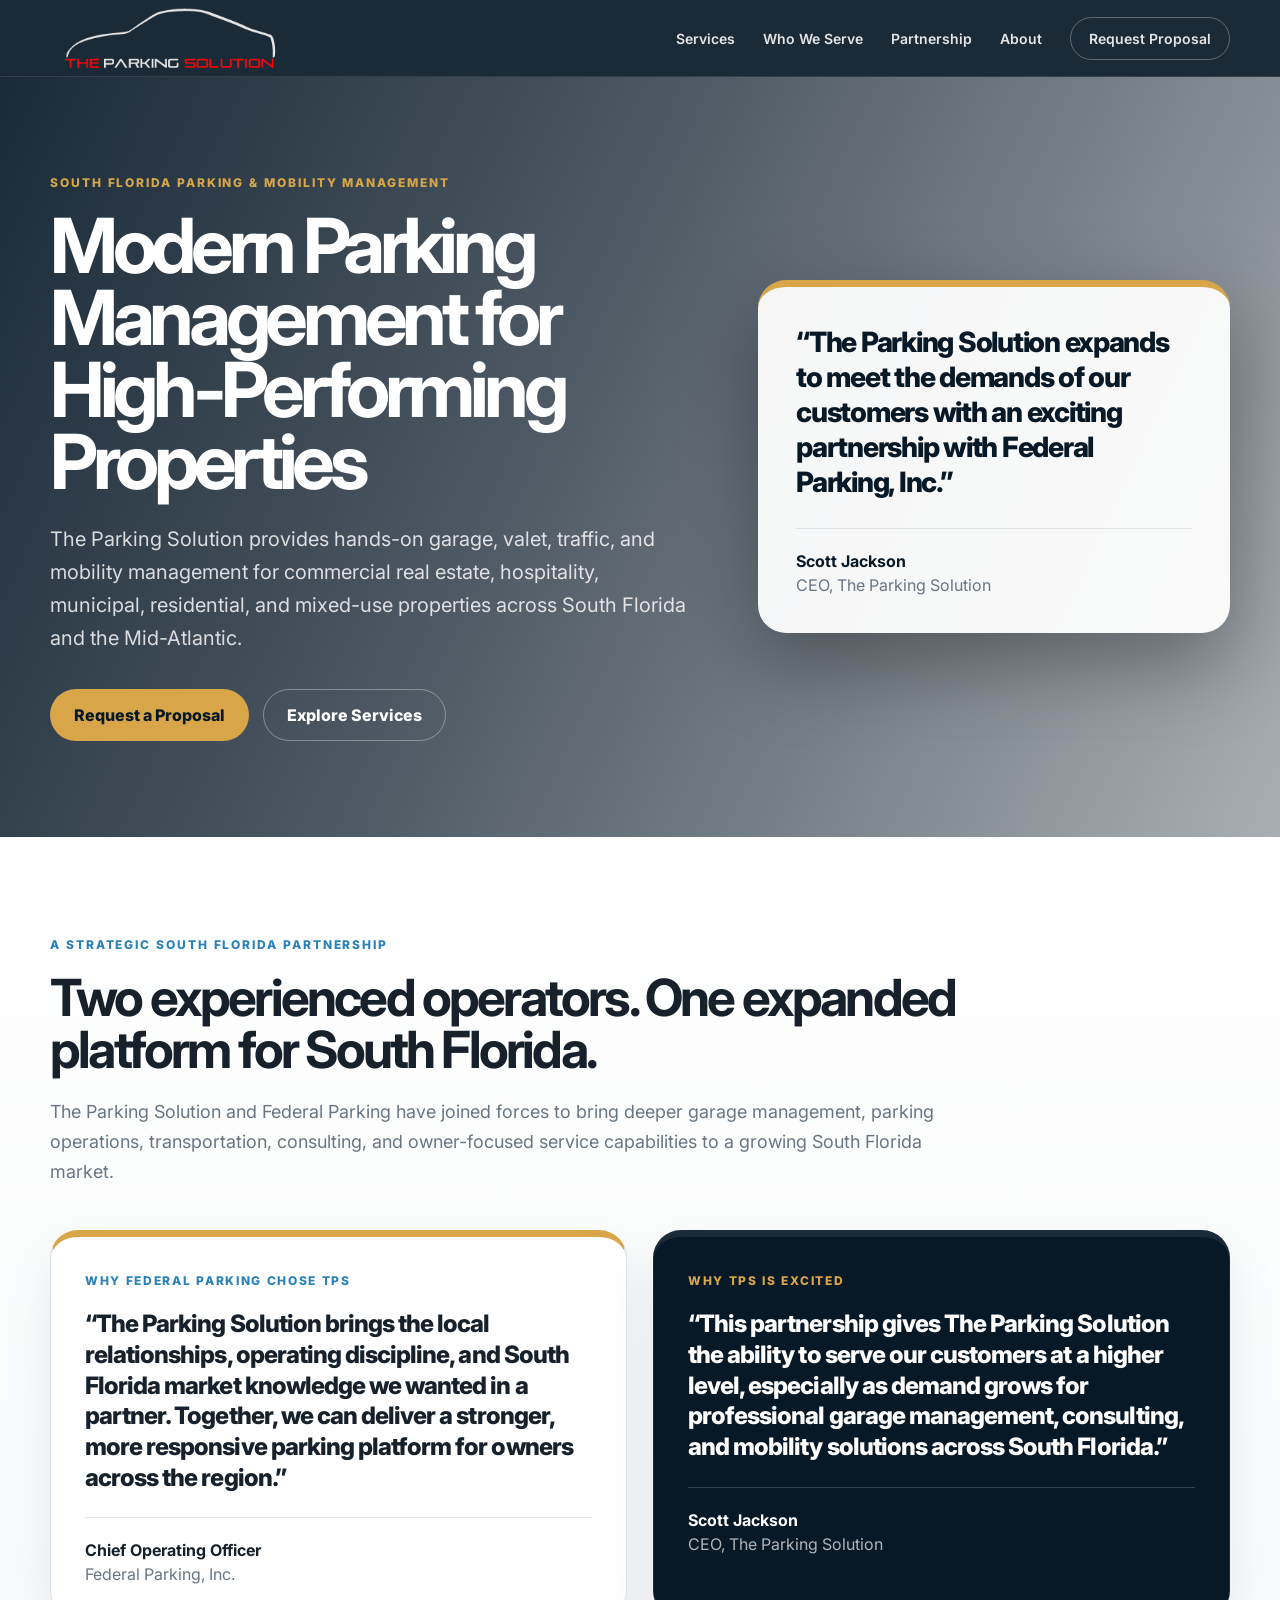
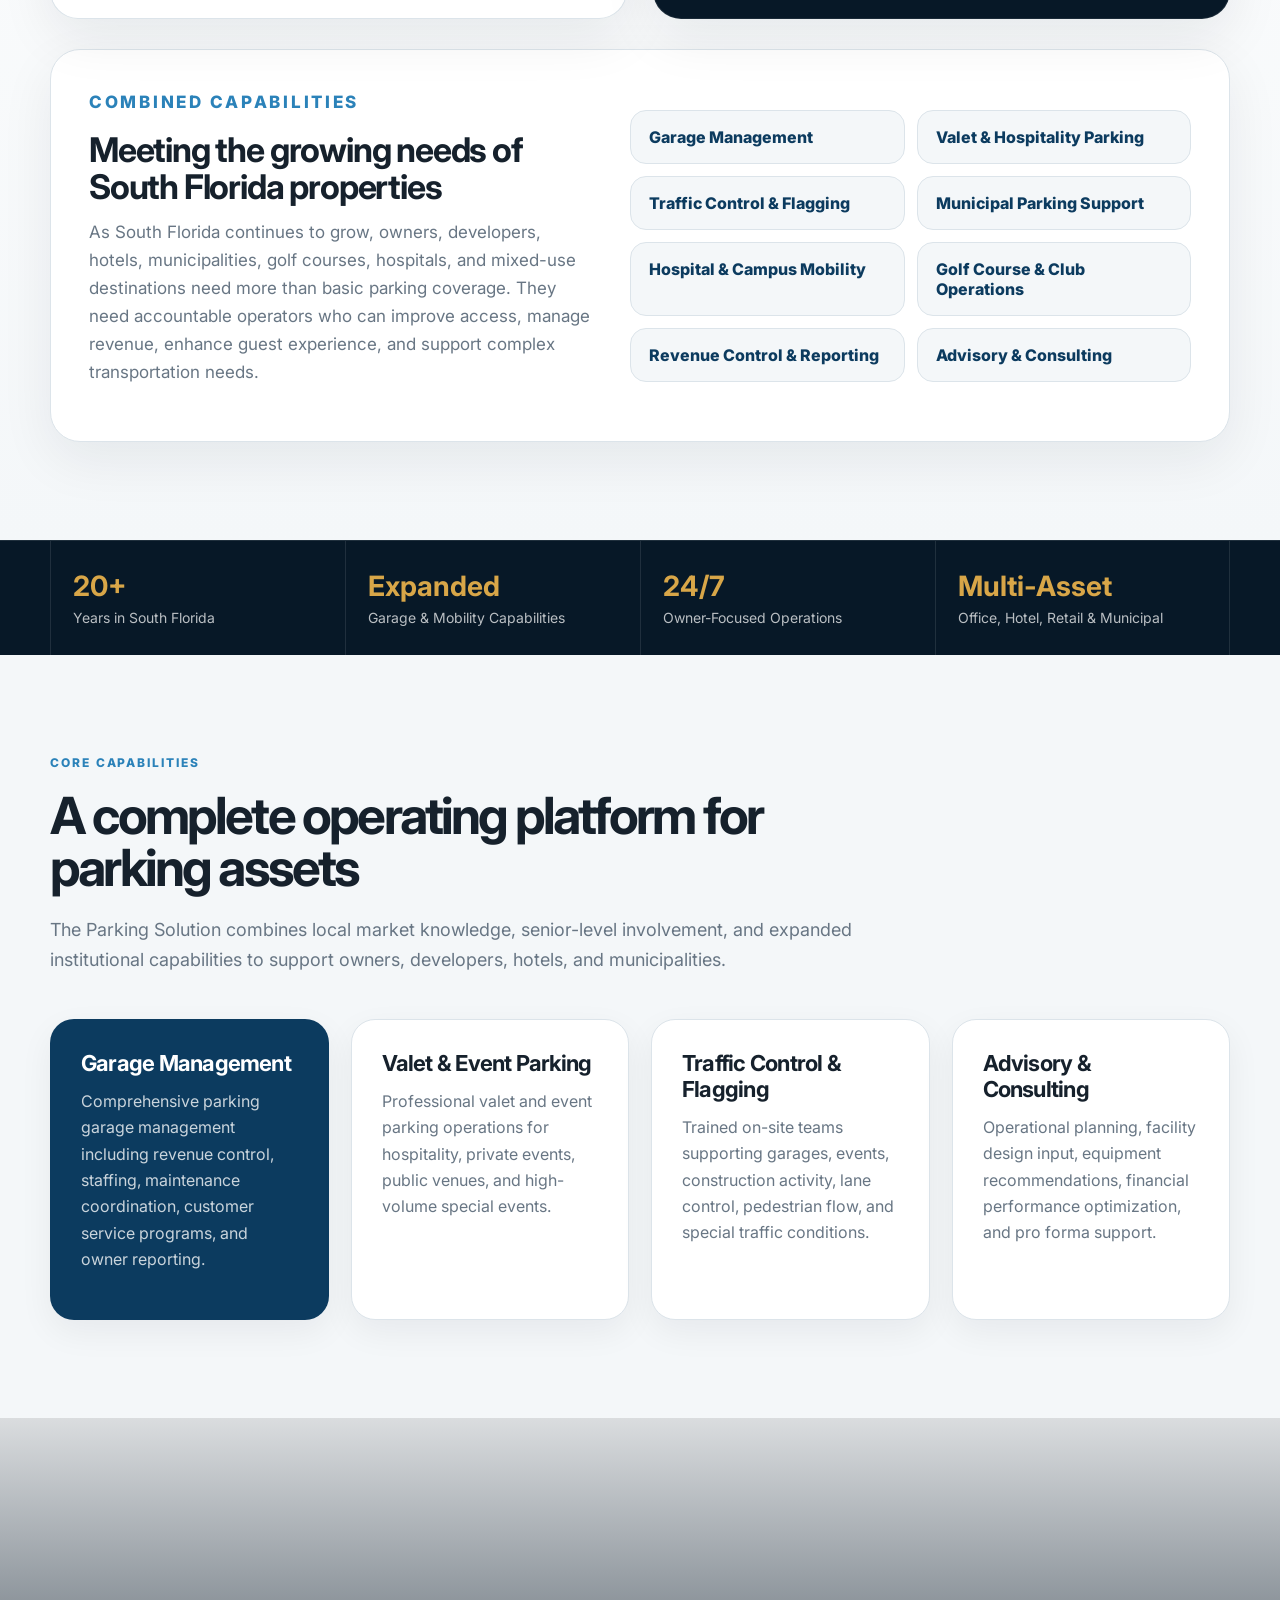
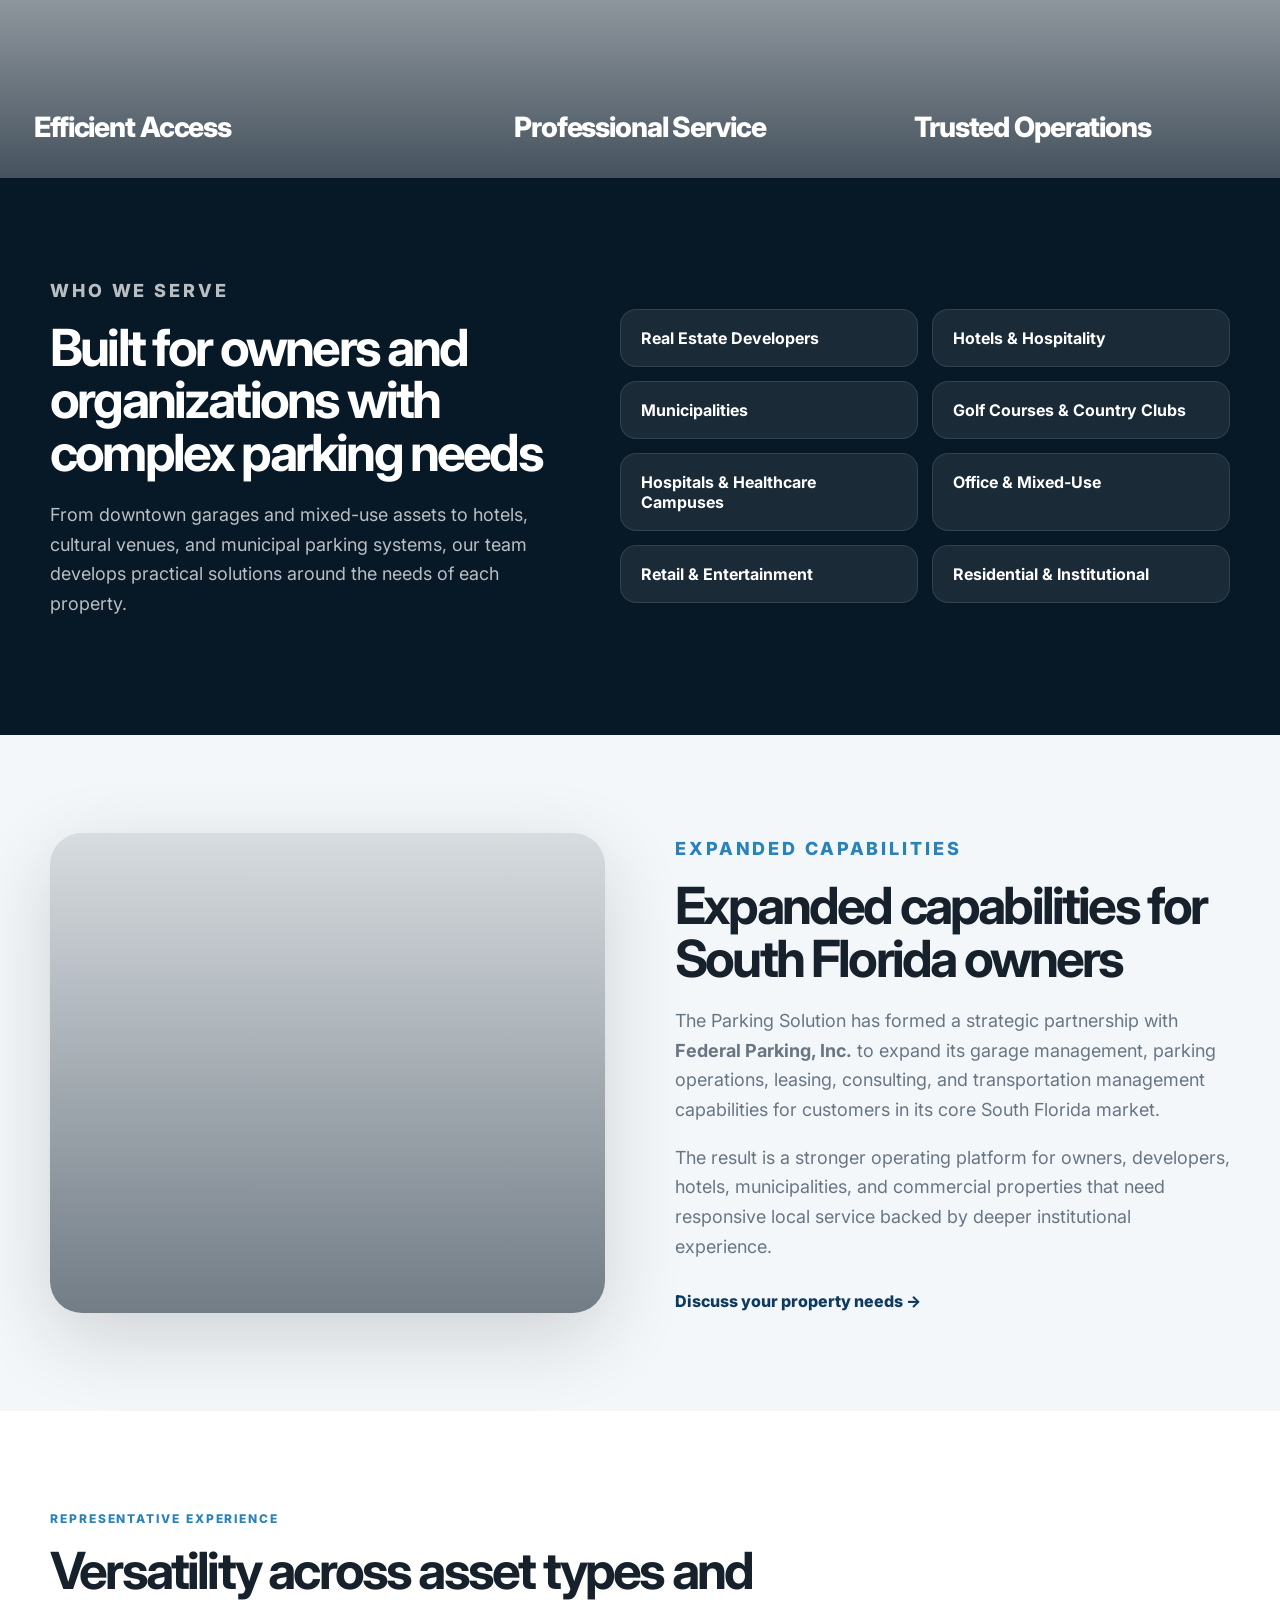
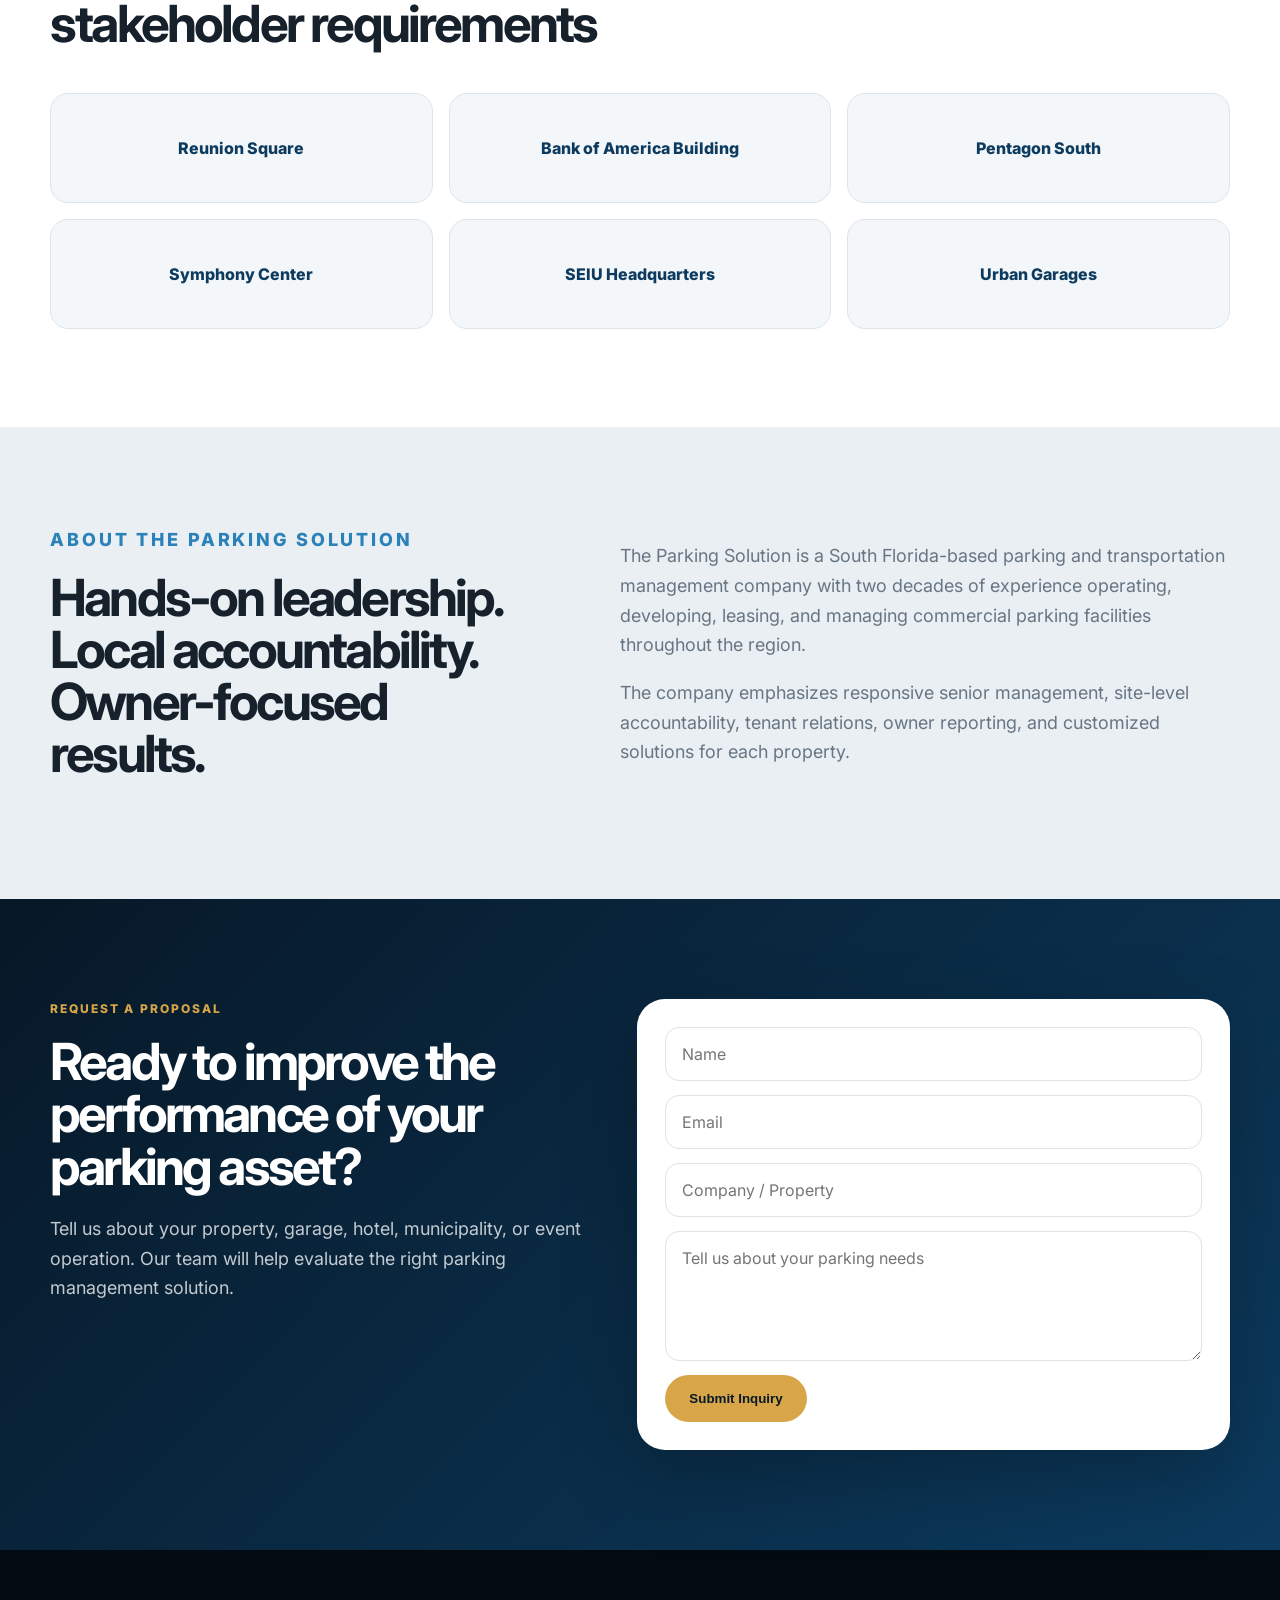
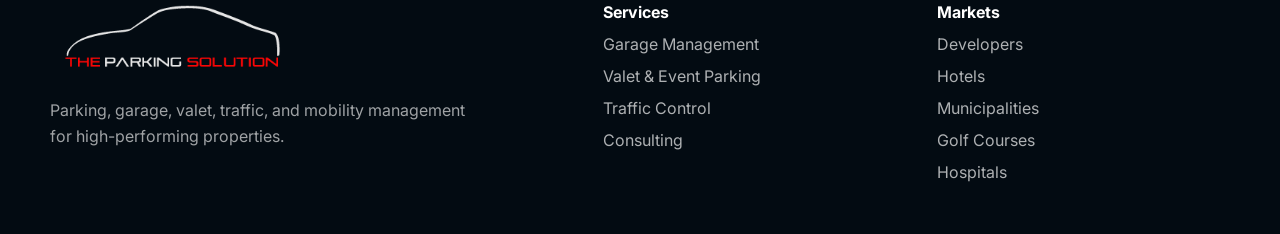
==== index.html @ 604a862b "Add files via upload" ====
<!DOCTYPE html>
<html lang="en">
<head>
  <meta charset="UTF-8" />
  <meta name="viewport" content="width=device-width, initial-scale=1.0" />
  <title>The Parking Solution | Modern Parking Management</title>
  <meta name="description" content="The Parking Solution provides garage management, valet, traffic control, and parking advisory services for owners, developers, hotels, municipalities, and real estate assets across South Florida and the Mid-Atlantic." />
  <link rel="preconnect" href="https://fonts.googleapis.com">
  <link rel="preconnect" href="https://fonts.gstatic.com" crossorigin>
  <link href="https://fonts.googleapis.com/css2?family=Inter:wght@400;500;600;700;800&display=swap" rel="stylesheet">
  <link rel="stylesheet" href="styles.css" />
</head>
<body>
  <header class="site-header">
    <div class="container nav-wrap">
      <a href="#" class="logo logo-image-link" aria-label="The Parking Solution home">
        <img src="logo.png" alt="The Parking Solution" class="site-logo" />
      </a>
      <nav class="nav-links">
        <a href="#services">Services</a>
        <a href="#markets">Who We Serve</a>
        <a href="#fedpark-tps">Partnership</a>
        <a href="#about">About</a>
        <a href="#contact" class="nav-cta">Request Proposal</a>
      </nav>
    </div>
  </header>

  <main>
    <section class="hero">
      <div class="hero-overlay"></div>
      <div class="container hero-grid">
        <div class="hero-copy">
          <p class="eyebrow">South Florida Parking & Mobility Management</p>
          <h1>Modern Parking Management for High-Performing Properties</h1>
          <p class="hero-lede">The Parking Solution provides hands-on garage, valet, traffic, and mobility management for commercial real estate, hospitality, municipal, residential, and mixed-use properties across South Florida and the Mid-Atlantic.</p>
          <div class="hero-actions">
            <a href="#contact" class="btn btn-primary">Request a Proposal</a>
            <a href="#services" class="btn btn-secondary">Explore Services</a>
          </div>
        </div>
        <aside class="quote-card">
          <p class="quote">“The Parking Solution expands to meet the demands of our customers with an exciting partnership with Federal Parking, Inc.”</p>
          <div class="quote-source">
            <strong>Scott Jackson</strong>
            <span>CEO, The Parking Solution</span>
          </div>
        </aside>
      </div>
    </section>


    <section id="fedpark-tps" class="section partnership-page">
      <div class="container">
        <div class="section-heading partnership-heading">
          <p class="eyebrow dark">A Strategic South Florida Partnership</p>
          <h2>Two experienced operators. One expanded platform for South Florida.</h2>
          <p>The Parking Solution and Federal Parking have joined forces to bring deeper garage management, parking operations, transportation, consulting, and owner-focused service capabilities to a growing South Florida market.</p>
        </div>

        <div class="partnership-quote-grid">
          <article class="partner-quote-card">
            <p class="quote-label">Why Federal Parking chose TPS</p>
            <p class="quote partner-quote">“The Parking Solution brings the local relationships, operating discipline, and South Florida market knowledge we wanted in a partner. Together, we can deliver a stronger, more responsive parking platform for owners across the region.”</p>
            <div class="quote-source">
              <strong>Chief Operating Officer</strong>
              <span>Federal Parking, Inc.</span>
            </div>
          </article>

          <article class="partner-quote-card dark-card">
            <p class="quote-label">Why TPS is excited</p>
            <p class="quote partner-quote">“This partnership gives The Parking Solution the ability to serve our customers at a higher level, especially as demand grows for professional garage management, consulting, and mobility solutions across South Florida.”</p>
            <div class="quote-source">
              <strong>Scott Jackson</strong>
              <span>CEO, The Parking Solution</span>
            </div>
          </article>
        </div>

        <div class="combined-services">
          <div>
            <p class="eyebrow dark">Combined Capabilities</p>
            <h3>Meeting the growing needs of South Florida properties</h3>
            <p>As South Florida continues to grow, owners, developers, hotels, municipalities, golf courses, hospitals, and mixed-use destinations need more than basic parking coverage. They need accountable operators who can improve access, manage revenue, enhance guest experience, and support complex transportation needs.</p>
          </div>
          <div class="combined-list">
            <span>Garage Management</span>
            <span>Valet & Hospitality Parking</span>
            <span>Traffic Control & Flagging</span>
            <span>Municipal Parking Support</span>
            <span>Hospital & Campus Mobility</span>
            <span>Golf Course & Club Operations</span>
            <span>Revenue Control & Reporting</span>
            <span>Advisory & Consulting</span>
          </div>
        </div>
      </div>
    </section>

    <section class="cred-strip">
      <div class="container cred-grid">
        <div><strong>20+</strong><span>Years in South Florida</span></div>
        <div><strong>Expanded</strong><span>Garage & Mobility Capabilities</span></div>
        <div><strong>24/7</strong><span>Owner-Focused Operations</span></div>
        <div><strong>Multi-Asset</strong><span>Office, Hotel, Retail & Municipal</span></div>
      </div>
    </section>

    <section id="services" class="section section-light">
      <div class="container">
        <div class="section-heading">
          <p class="eyebrow dark">Core Capabilities</p>
          <h2>A complete operating platform for parking assets</h2>
          <p>The Parking Solution combines local market knowledge, senior-level involvement, and expanded institutional capabilities to support owners, developers, hotels, and municipalities.</p>
        </div>
        <div class="card-grid four">
          <article class="service-card featured">
            <h3>Garage Management</h3>
            <p>Comprehensive parking garage management including revenue control, staffing, maintenance coordination, customer service programs, and owner reporting.</p>
          </article>
          <article class="service-card">
            <h3>Valet & Event Parking</h3>
            <p>Professional valet and event parking operations for hospitality, private events, public venues, and high-volume special events.</p>
          </article>
          <article class="service-card">
            <h3>Traffic Control & Flagging</h3>
            <p>Trained on-site teams supporting garages, events, construction activity, lane control, pedestrian flow, and special traffic conditions.</p>
          </article>
          <article class="service-card">
            <h3>Advisory & Consulting</h3>
            <p>Operational planning, facility design input, equipment recommendations, financial performance optimization, and pro forma support.</p>
          </article>
        </div>
      </div>
    </section>

    <section class="image-band">
      <div class="band-card">
        <span>Efficient Access</span>
      </div>
      <div class="band-card alt">
        <span>Professional Service</span>
      </div>
      <div class="band-card third">
        <span>Trusted Operations</span>
      </div>
    </section>

    <section id="markets" class="section section-dark">
      <div class="container split">
        <div>
          <p class="eyebrow">Who We Serve</p>
          <h2>Built for owners and organizations with complex parking needs</h2>
          <p>From downtown garages and mixed-use assets to hotels, cultural venues, and municipal parking systems, our team develops practical solutions around the needs of each property.</p>
        </div>
        <div class="market-list">
          <span>Real Estate Developers</span>
          <span>Hotels & Hospitality</span>
          <span>Municipalities</span>
          <span>Golf Courses & Country Clubs</span>
          <span>Hospitals & Healthcare Campuses</span>
          <span>Office & Mixed-Use</span>
          <span>Retail & Entertainment</span>
          <span>Residential & Institutional</span>
        </div>
      </div>
    </section>

    <section id="expanded-capabilities" class="section section-light partnership">
      <div class="container split reverse">
        <div class="panel-image"></div>
        <div>
          <p class="eyebrow dark">Expanded Capabilities</p>
          <h2>Expanded capabilities for South Florida owners</h2>
          <p>The Parking Solution has formed a strategic partnership with <strong>Federal Parking, Inc.</strong> to expand its garage management, parking operations, leasing, consulting, and transportation management capabilities for customers in its core South Florida market.</p>
          <p>The result is a stronger operating platform for owners, developers, hotels, municipalities, and commercial properties that need responsive local service backed by deeper institutional experience.</p>
          <a href="#contact" class="text-link">Discuss your property needs →</a>
        </div>
      </div>
    </section>

    <section class="section section-white">
      <div class="container">
        <div class="section-heading narrow">
          <p class="eyebrow dark">Representative Experience</p>
          <h2>Versatility across asset types and stakeholder requirements</h2>
        </div>
        <div class="logo-grid">
          <span>Reunion Square</span>
          <span>Bank of America Building</span>
          <span>Pentagon South</span>
          <span>Symphony Center</span>
          <span>SEIU Headquarters</span>
          <span>Urban Garages</span>
        </div>
      </div>
    </section>

    <section id="about" class="section section-muted">
      <div class="container split">
        <div>
          <p class="eyebrow dark">About The Parking Solution</p>
          <h2>Hands-on leadership. Local accountability. Owner-focused results.</h2>
        </div>
        <div>
          <p>The Parking Solution is a South Florida-based parking and transportation management company with two decades of experience operating, developing, leasing, and managing commercial parking facilities throughout the region.</p>
          <p>The company emphasizes responsive senior management, site-level accountability, tenant relations, owner reporting, and customized solutions for each property.</p>
        </div>
      </div>
    </section>

    <section id="contact" class="cta-section">
      <div class="container cta-card">
        <div>
          <p class="eyebrow">Request a Proposal</p>
          <h2>Ready to improve the performance of your parking asset?</h2>
          <p>Tell us about your property, garage, hotel, municipality, or event operation. Our team will help evaluate the right parking management solution.</p>
        </div>
        <form class="contact-form">
          <input type="text" placeholder="Name" aria-label="Name">
          <input type="email" placeholder="Email" aria-label="Email">
          <input type="text" placeholder="Company / Property" aria-label="Company or Property">
          <textarea placeholder="Tell us about your parking needs" aria-label="Message"></textarea>
          <button type="button" class="btn btn-primary">Submit Inquiry</button>
        </form>
      </div>
    </section>
  </main>

  <footer class="site-footer">
    <div class="container footer-grid">
      <div>
        <a href="#" class="logo footer-logo logo-image-link" aria-label="The Parking Solution home">
          <img src="logo.png" alt="The Parking Solution" class="site-logo footer-site-logo" />
        </a>
        <p>Parking, garage, valet, traffic, and mobility management for high-performing properties.</p>
      </div>
      <div>
        <strong>Services</strong>
        <a href="#services">Garage Management</a>
        <a href="#services">Valet & Event Parking</a>
        <a href="#services">Traffic Control</a>
        <a href="#services">Consulting</a>
      </div>
      <div>
        <strong>Markets</strong>
        <a href="#markets">Developers</a>
        <a href="#markets">Hotels</a>
        <a href="#markets">Municipalities</a>
        <a href="#markets">Golf Courses</a>
        <a href="#markets">Hospitals</a>
      </div>
    </div>
  </footer>
</body>
</html>
---- styles.css ----
:root {
  --navy: #071827;
  --blue: #0c3b5f;
  --sky: #2b82b9;
  --gold: #d8a648;
  --ink: #16212c;
  --muted: #687684;
  --line: #dce4ea;
  --soft: #f4f7f9;
  --white: #ffffff;
}

* { box-sizing: border-box; }
html { scroll-behavior: smooth; }
body {
  margin: 0;
  font-family: 'Inter', system-ui, -apple-system, BlinkMacSystemFont, 'Segoe UI', sans-serif;
  color: var(--ink);
  background: var(--white);
}

img { max-width: 100%; display: block; }
a { color: inherit; text-decoration: none; }
.container { width: min(1180px, calc(100% - 40px)); margin: 0 auto; }

.site-header {
  position: sticky;
  top: 0;
  z-index: 50;
  background: rgba(7, 24, 39, 0.92);
  backdrop-filter: blur(16px);
  color: var(--white);
  border-bottom: 1px solid rgba(255,255,255,.1);
}
.nav-wrap { display: flex; align-items: center; justify-content: space-between; min-height: 76px; }
.logo { display: inline-flex; align-items: center; gap: 12px; font-weight: 800; letter-spacing: -.02em; }
.logo-mark { display: grid; place-items: center; width: 44px; height: 44px; border-radius: 12px; background: linear-gradient(135deg, var(--sky), var(--gold)); color: #fff; font-size: 14px; }
.nav-links { display: flex; align-items: center; gap: 28px; font-size: 14px; font-weight: 600; }
.nav-links a { opacity: .88; }
.nav-links a:hover { opacity: 1; }
.nav-cta { padding: 12px 18px; border: 1px solid rgba(255,255,255,.35); border-radius: 999px; }

.hero {
  position: relative;
  min-height: 760px;
  color: var(--white);
  display: flex;
  align-items: center;
  background:
    linear-gradient(115deg, rgba(7,24,39,.92) 0%, rgba(7,24,39,.72) 42%, rgba(7,24,39,.35) 100%),
    url('https://images.unsplash.com/photo-1506521781263-d8422e82f27a?auto=format&fit=crop&w=1800&q=80') center/cover;
}
.hero-grid { display: grid; grid-template-columns: 1.15fr .85fr; gap: 70px; align-items: center; padding: 86px 0; }
.eyebrow { margin: 0 0 16px; text-transform: uppercase; letter-spacing: .16em; color: var(--gold); font-weight: 800; font-size: 12px; }
.eyebrow.dark { color: var(--sky); }
h1, h2, h3, p { margin-top: 0; }
h1 { font-size: clamp(46px, 6vw, 76px); line-height: .95; letter-spacing: -.07em; max-width: 780px; margin-bottom: 26px; }
h2 { font-size: clamp(32px, 4vw, 52px); line-height: 1.02; letter-spacing: -.055em; margin-bottom: 22px; }
h3 { font-size: 22px; letter-spacing: -.035em; margin-bottom: 12px; }
p { line-height: 1.65; color: inherit; }
.hero-lede { font-size: 20px; color: rgba(255,255,255,.82); max-width: 720px; }
.hero-actions { display: flex; gap: 14px; margin-top: 34px; flex-wrap: wrap; }
.btn { display: inline-flex; justify-content: center; align-items: center; padding: 15px 23px; border-radius: 999px; font-weight: 800; border: 1px solid transparent; cursor: pointer; }
.btn-primary { background: var(--gold); color: var(--navy); }
.btn-secondary { border-color: rgba(255,255,255,.35); color: var(--white); }
.quote-card { background: rgba(255,255,255,.94); color: var(--navy); border-radius: 28px; padding: 38px; box-shadow: 0 30px 80px rgba(0,0,0,.34); border-top: 7px solid var(--gold); }
.quote { font-size: 28px; line-height: 1.25; letter-spacing: -.045em; font-weight: 800; }
.quote-source { border-top: 1px solid var(--line); padding-top: 22px; display: grid; gap: 4px; }
.quote-source span { color: var(--muted); }

.cred-strip { background: var(--navy); color: var(--white); border-top: 1px solid rgba(255,255,255,.1); }
.cred-grid { display: grid; grid-template-columns: repeat(4, 1fr); }
.cred-grid div { padding: 28px 22px; border-left: 1px solid rgba(255,255,255,.1); }
.cred-grid div:last-child { border-right: 1px solid rgba(255,255,255,.1); }
.cred-grid strong { display: block; font-size: 28px; color: var(--gold); margin-bottom: 4px; }
.cred-grid span { color: rgba(255,255,255,.72); font-size: 14px; }

.section { padding: 98px 0; }
.section-light { background: var(--soft); }
.section-white { background: #fff; }
.section-muted { background: #e9eff3; }
.section-dark { background: var(--navy); color: #fff; }
.section-heading { max-width: 820px; margin-bottom: 44px; }
.section-heading p:not(.eyebrow), .split p { color: var(--muted); font-size: 18px; }
.section-dark .split p { color: rgba(255,255,255,.72); }
.narrow { max-width: 720px; }
.card-grid { display: grid; gap: 22px; }
.card-grid.four { grid-template-columns: repeat(4, 1fr); }
.service-card { background: #fff; padding: 30px; border-radius: 24px; min-height: 280px; border: 1px solid var(--line); box-shadow: 0 12px 34px rgba(7,24,39,.06); }
.service-card p { color: var(--muted); }
.service-card.featured { background: var(--blue); color: #fff; border-color: transparent; }
.service-card.featured p { color: rgba(255,255,255,.78); }

.image-band { display: grid; grid-template-columns: 1.2fr 1fr 1fr; min-height: 360px; }
.band-card { position: relative; display: flex; align-items: end; padding: 34px; color: #fff; background: linear-gradient(rgba(7,24,39,.15), rgba(7,24,39,.75)), url('https://images.unsplash.com/photo-1590674899484-d5640e854abe?auto=format&fit=crop&w=1200&q=80') center/cover; }
.band-card.alt { background-image: linear-gradient(rgba(7,24,39,.15), rgba(7,24,39,.75)), url('https://images.unsplash.com/photo-1552664730-d307ca884978?auto=format&fit=crop&w=1200&q=80'); }
.band-card.third { background-image: linear-gradient(rgba(7,24,39,.15), rgba(7,24,39,.75)), url('https://images.unsplash.com/photo-1486406146926-c627a92ad1ab?auto=format&fit=crop&w=1100&q=80'); }
.band-card span { font-size: 28px; font-weight: 800; letter-spacing: -.04em; }

.split { display: grid; grid-template-columns: .9fr 1.1fr; gap: 70px; align-items: center; }
.reverse { grid-template-columns: 1fr 1fr; }
.market-list { display: grid; grid-template-columns: repeat(2, 1fr); gap: 14px; }
.market-list span { padding: 18px 20px; border-radius: 16px; background: rgba(255,255,255,.08); border: 1px solid rgba(255,255,255,.11); font-weight: 700; }
.panel-image { min-height: 480px; border-radius: 32px; background: linear-gradient(rgba(7,24,39,.12), rgba(7,24,39,.55)), url('https://images.unsplash.com/photo-1541888946425-d81bb19240f5?auto=format&fit=crop&w=1200&q=80') center/cover; box-shadow: 0 24px 80px rgba(7,24,39,.16); }
.text-link { display: inline-flex; margin-top: 12px; color: var(--blue); font-weight: 800; }
.logo-grid { display: grid; grid-template-columns: repeat(3, 1fr); gap: 16px; }
.logo-grid span { display: grid; place-items: center; min-height: 110px; background: var(--soft); border: 1px solid var(--line); border-radius: 18px; font-weight: 800; color: var(--blue); text-align: center; padding: 20px; }

.cta-section { padding: 100px 0; background: linear-gradient(135deg, var(--navy), var(--blue)); color: #fff; }
.cta-card { display: grid; grid-template-columns: .9fr 1fr; gap: 54px; align-items: start; }
.cta-card p:not(.eyebrow) { color: rgba(255,255,255,.76); font-size: 18px; }
.contact-form { display: grid; gap: 14px; background: #fff; border-radius: 28px; padding: 28px; box-shadow: 0 28px 80px rgba(0,0,0,.24); }
.contact-form input, .contact-form textarea { width: 100%; border: 1px solid var(--line); border-radius: 14px; padding: 16px; font: inherit; color: var(--ink); }
.contact-form textarea { min-height: 130px; resize: vertical; }
.contact-form .btn { width: fit-content; }

.site-footer { background: #030b12; color: #fff; padding: 52px 0; }
.footer-grid { display: grid; grid-template-columns: 1.4fr .8fr .8fr; gap: 40px; }
.footer-grid p { color: rgba(255,255,255,.62); max-width: 420px; }
.footer-grid div:not(:first-child) { display: grid; gap: 12px; align-content: start; }
.footer-grid a { color: rgba(255,255,255,.68); }
.footer-logo { color: #fff; margin-bottom: 16px; }

@media (max-width: 980px) {
  .nav-links { display: none; }
  .hero-grid, .split, .reverse, .cta-card { grid-template-columns: 1fr; }
  .card-grid.four { grid-template-columns: repeat(2, 1fr); }
  .cred-grid { grid-template-columns: repeat(2, 1fr); }
  .image-band { grid-template-columns: 1fr; }
  .panel-image { min-height: 340px; }
}

@media (max-width: 640px) {
  .container { width: min(100% - 28px, 1180px); }
  .hero { min-height: auto; }
  .hero-grid { padding: 70px 0; gap: 36px; }
  .quote-card { padding: 26px; }
  .quote { font-size: 22px; }
  .card-grid.four, .market-list, .logo-grid, .cred-grid, .footer-grid { grid-template-columns: 1fr; }
  .section { padding: 70px 0; }
  .cred-grid div { border-right: 1px solid rgba(255,255,255,.1); }
}


/* Updated brand logo */
.logo-image-link { gap: 0; }
.site-logo {
  width: 245px;
  height: auto;
  display: block;
}
.footer-site-logo {
  width: 250px;
  margin-bottom: 10px;
}

/* Strategic partnership page */
.partnership-page {
  background: linear-gradient(180deg, #ffffff 0%, var(--soft) 100%);
  color: var(--ink);
}
.partnership-heading { max-width: 930px; }
.partnership-quote-grid {
  display: grid;
  grid-template-columns: 1fr 1fr;
  gap: 26px;
  margin-top: 34px;
}
.partner-quote-card {
  background: #fff;
  border: 1px solid var(--line);
  border-radius: 28px;
  padding: 34px;
  box-shadow: 0 18px 54px rgba(7,24,39,.08);
  border-top: 7px solid var(--gold);
}
.partner-quote-card.dark-card {
  background: var(--navy);
  color: #fff;
  border-color: rgba(255,255,255,.08);
}
.partner-quote-card.dark-card .quote-source { border-top-color: rgba(255,255,255,.18); }
.partner-quote-card.dark-card .quote-source span { color: rgba(255,255,255,.68); }
.quote-label {
  margin-bottom: 18px;
  color: var(--sky);
  text-transform: uppercase;
  letter-spacing: .14em;
  font-size: 12px;
  font-weight: 800;
}
.dark-card .quote-label { color: var(--gold); }
.partner-quote {
  font-size: 24px;
  line-height: 1.28;
  letter-spacing: -.04em;
}
.combined-services {
  margin-top: 30px;
  display: grid;
  grid-template-columns: .95fr 1.05fr;
  gap: 34px;
  align-items: center;
  background: #fff;
  border: 1px solid var(--line);
  border-radius: 30px;
  padding: 38px;
  box-shadow: 0 18px 54px rgba(7,24,39,.07);
}
.combined-services h3 {
  font-size: 34px;
  line-height: 1.08;
}
.combined-services p {
  color: var(--muted);
  font-size: 17px;
}
.combined-list {
  display: grid;
  grid-template-columns: repeat(2, 1fr);
  gap: 12px;
}
.combined-list span {
  background: var(--soft);
  border: 1px solid var(--line);
  color: var(--blue);
  font-weight: 800;
  border-radius: 16px;
  padding: 16px 18px;
}
@media (max-width: 980px) {
  .partnership-quote-grid,
  .combined-services { grid-template-columns: 1fr; }
}
@media (max-width: 640px) {
  .site-logo { width: 205px; }
  .footer-site-logo { width: 220px; }
  .combined-list { grid-template-columns: 1fr; }
  .partner-quote { font-size: 21px; }
  .combined-services { padding: 26px; }
}
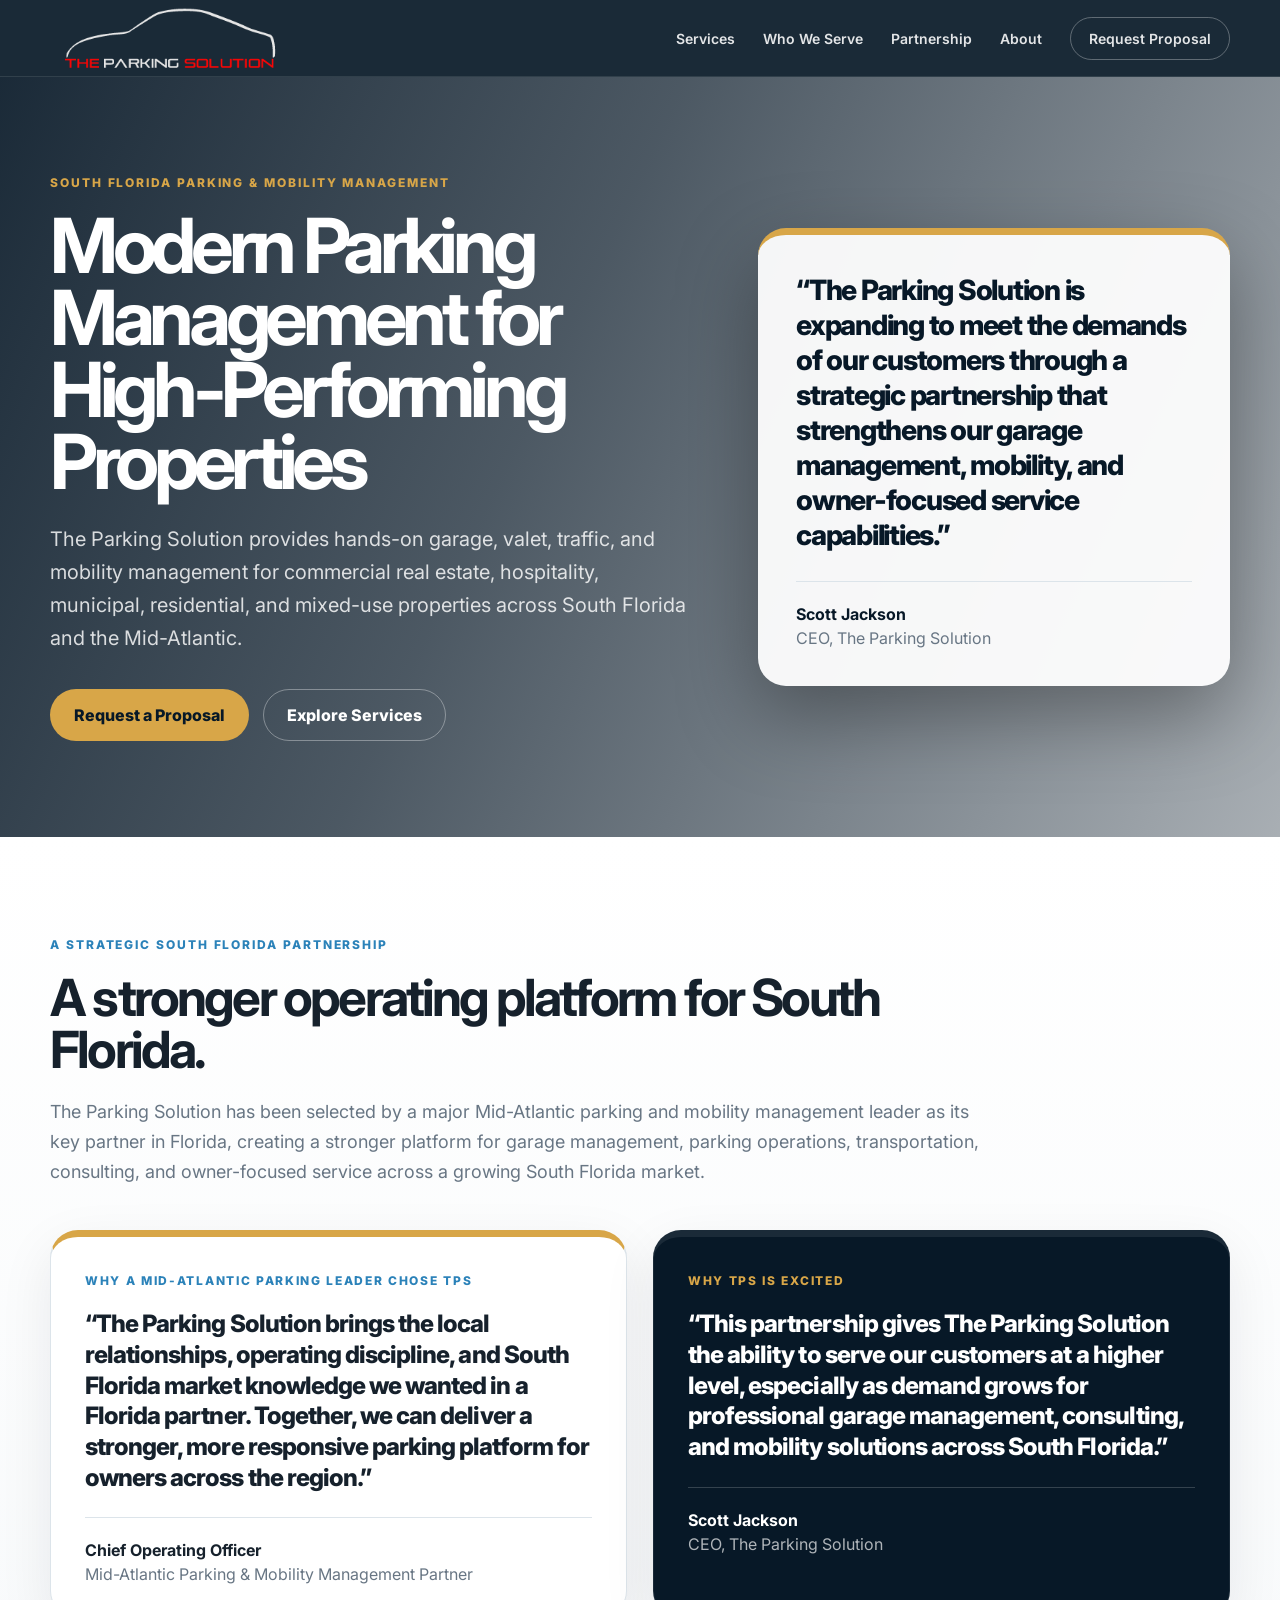
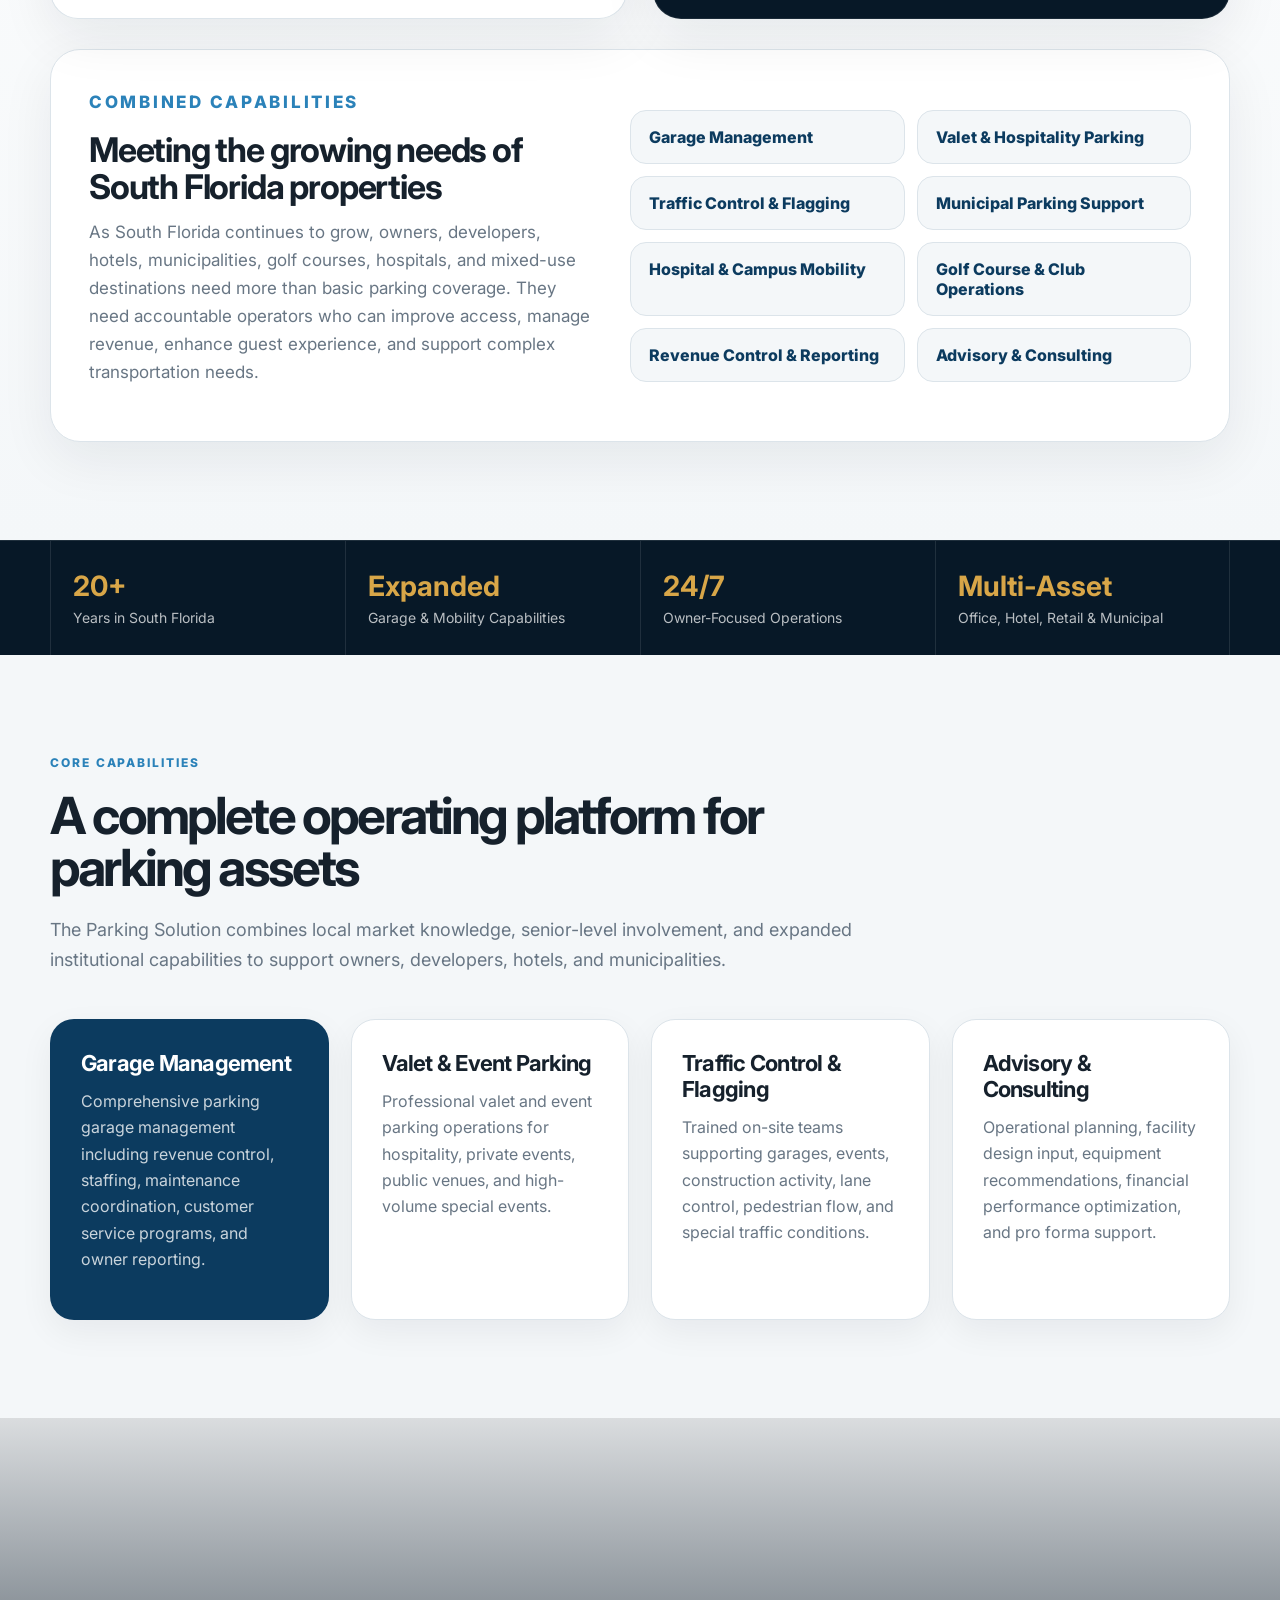
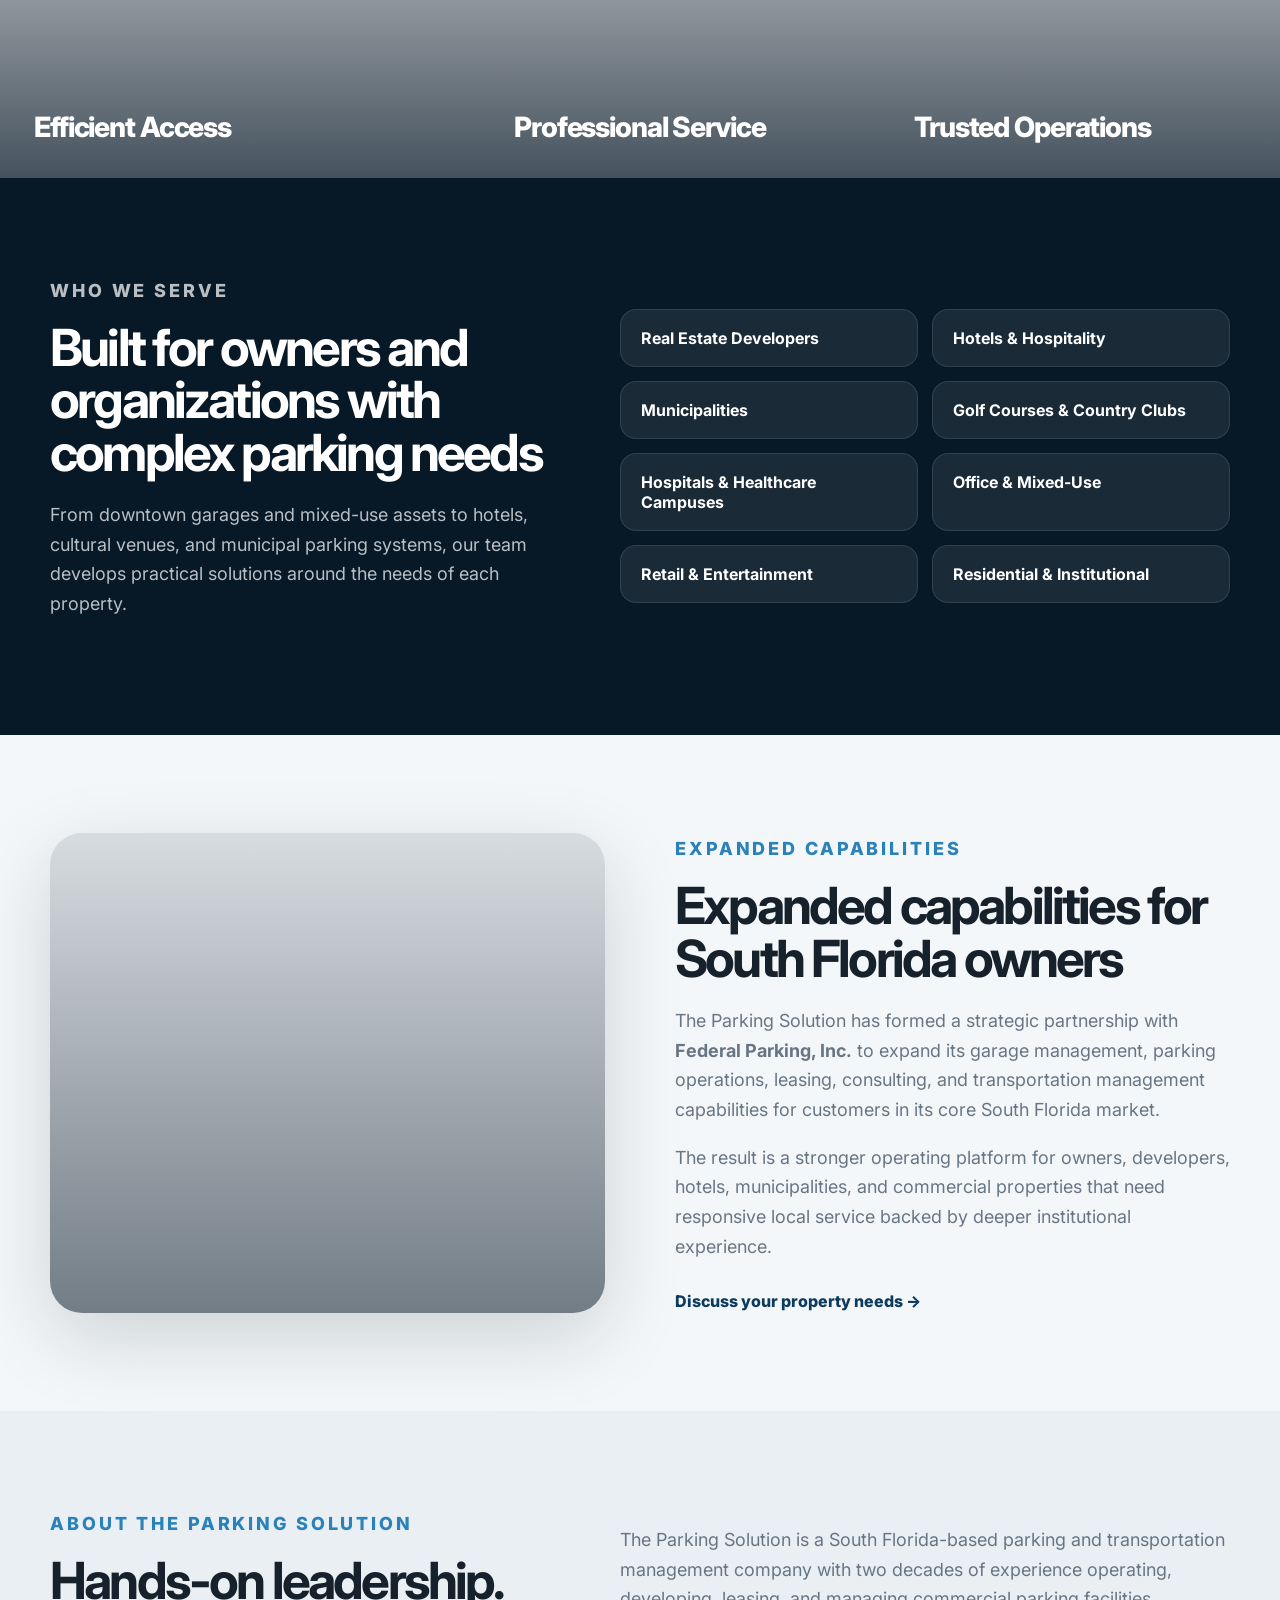
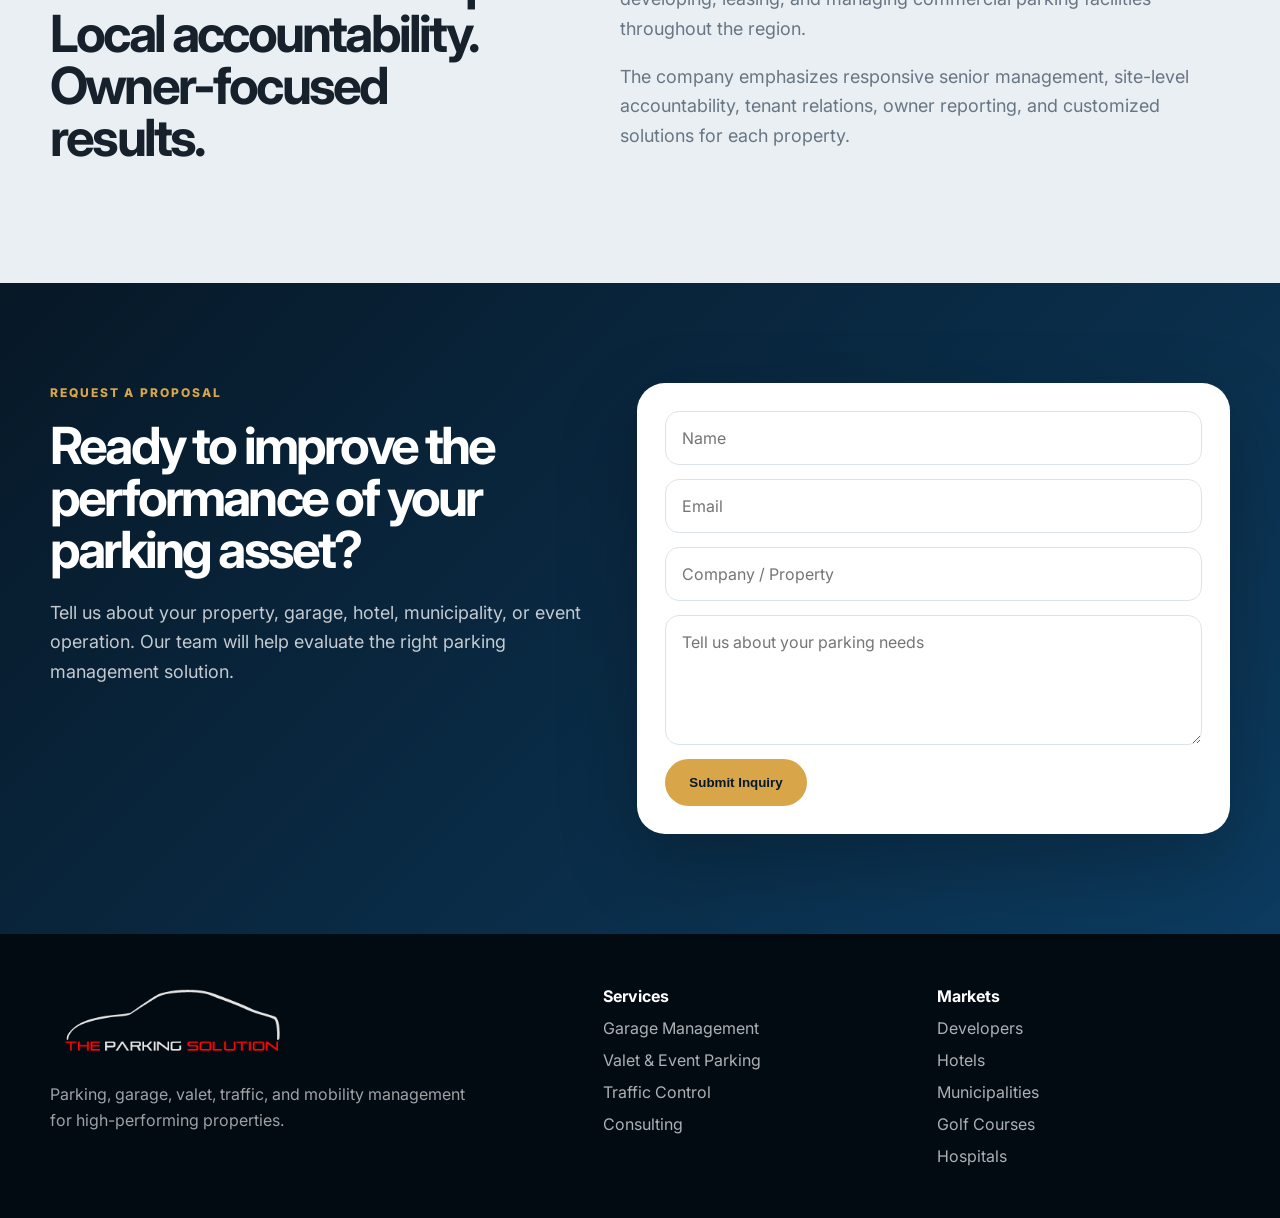
==== commit 3c03276d: "Add files via upload" ====
--- a/index.html
+++ b/index.html
@@ -40,7 +40,7 @@
           </div>
         </div>
         <aside class="quote-card">
-          <p class="quote">“The Parking Solution expands to meet the demands of our customers with an exciting partnership with Federal Parking, Inc.”</p>
+          <p class="quote">“The Parking Solution is expanding to meet the demands of our customers through a strategic partnership that strengthens our garage management, mobility, and owner-focused service capabilities.”</p>
           <div class="quote-source">
             <strong>Scott Jackson</strong>
             <span>CEO, The Parking Solution</span>
@@ -54,17 +54,17 @@
       <div class="container">
         <div class="section-heading partnership-heading">
           <p class="eyebrow dark">A Strategic South Florida Partnership</p>
-          <h2>Two experienced operators. One expanded platform for South Florida.</h2>
-          <p>The Parking Solution and Federal Parking have joined forces to bring deeper garage management, parking operations, transportation, consulting, and owner-focused service capabilities to a growing South Florida market.</p>
+          <h2>A stronger operating platform for South Florida.</h2>
+          <p>The Parking Solution has been selected by a major Mid-Atlantic parking and mobility management leader as its key partner in Florida, creating a stronger platform for garage management, parking operations, transportation, consulting, and owner-focused service across a growing South Florida market.</p>
         </div>
 
         <div class="partnership-quote-grid">
           <article class="partner-quote-card">
-            <p class="quote-label">Why Federal Parking chose TPS</p>
-            <p class="quote partner-quote">“The Parking Solution brings the local relationships, operating discipline, and South Florida market knowledge we wanted in a partner. Together, we can deliver a stronger, more responsive parking platform for owners across the region.”</p>
+            <p class="quote-label">Why a Mid-Atlantic parking leader chose TPS</p>
+            <p class="quote partner-quote">“The Parking Solution brings the local relationships, operating discipline, and South Florida market knowledge we wanted in a Florida partner. Together, we can deliver a stronger, more responsive parking platform for owners across the region.”</p>
             <div class="quote-source">
               <strong>Chief Operating Officer</strong>
-              <span>Federal Parking, Inc.</span>
+              <span>Mid-Atlantic Parking & Mobility Management Partner</span>
             </div>
           </article>
 
@@ -115,19 +115,19 @@
           <p>The Parking Solution combines local market knowledge, senior-level involvement, and expanded institutional capabilities to support owners, developers, hotels, and municipalities.</p>
         </div>
         <div class="card-grid four">
-          <article class="service-card featured">
+          <article class="service-card featured" id="garage-management" data-service="garage" tabindex="0" role="button" aria-pressed="true">
             <h3>Garage Management</h3>
             <p>Comprehensive parking garage management including revenue control, staffing, maintenance coordination, customer service programs, and owner reporting.</p>
           </article>
-          <article class="service-card">
+          <article class="service-card" id="valet-event-parking" data-service="valet" tabindex="0" role="button" aria-pressed="false">
             <h3>Valet & Event Parking</h3>
             <p>Professional valet and event parking operations for hospitality, private events, public venues, and high-volume special events.</p>
           </article>
-          <article class="service-card">
+          <article class="service-card" id="traffic-control-flagging" data-service="traffic" tabindex="0" role="button" aria-pressed="false">
             <h3>Traffic Control & Flagging</h3>
             <p>Trained on-site teams supporting garages, events, construction activity, lane control, pedestrian flow, and special traffic conditions.</p>
           </article>
-          <article class="service-card">
+          <article class="service-card" id="advisory-consulting" data-service="consulting" tabindex="0" role="button" aria-pressed="false">
             <h3>Advisory & Consulting</h3>
             <p>Operational planning, facility design input, equipment recommendations, financial performance optimization, and pro forma support.</p>
           </article>
@@ -180,23 +180,6 @@
       </div>
     </section>
 
-    <section class="section section-white">
-      <div class="container">
-        <div class="section-heading narrow">
-          <p class="eyebrow dark">Representative Experience</p>
-          <h2>Versatility across asset types and stakeholder requirements</h2>
-        </div>
-        <div class="logo-grid">
-          <span>Reunion Square</span>
-          <span>Bank of America Building</span>
-          <span>Pentagon South</span>
-          <span>Symphony Center</span>
-          <span>SEIU Headquarters</span>
-          <span>Urban Garages</span>
-        </div>
-      </div>
-    </section>
-
     <section id="about" class="section section-muted">
       <div class="container split">
         <div>
@@ -238,10 +221,10 @@
       </div>
       <div>
         <strong>Services</strong>
-        <a href="#services">Garage Management</a>
-        <a href="#services">Valet & Event Parking</a>
-        <a href="#services">Traffic Control</a>
-        <a href="#services">Consulting</a>
+        <a href="#garage-management" data-service-link="garage">Garage Management</a>
+        <a href="#valet-event-parking" data-service-link="valet">Valet & Event Parking</a>
+        <a href="#traffic-control-flagging" data-service-link="traffic">Traffic Control</a>
+        <a href="#advisory-consulting" data-service-link="consulting">Consulting</a>
       </div>
       <div>
         <strong>Markets</strong>
@@ -253,5 +236,61 @@
       </div>
     </div>
   </footer>
+
+  <script>
+    document.addEventListener('DOMContentLoaded', function () {
+      const serviceCards = Array.from(document.querySelectorAll('.service-card[data-service]'));
+      const serviceLinks = Array.from(document.querySelectorAll('[data-service-link]'));
+
+      function activateService(serviceName, shouldScroll) {
+        serviceCards.forEach(card => {
+          const isActive = card.dataset.service === serviceName;
+          card.classList.toggle('featured', isActive);
+          card.setAttribute('aria-pressed', isActive ? 'true' : 'false');
+        });
+
+        if (shouldScroll) {
+          const activeCard = document.querySelector('.service-card[data-service="' + serviceName + '"]');
+          if (activeCard) {
+            activeCard.scrollIntoView({ behavior: 'smooth', block: 'center' });
+          }
+        }
+      }
+
+      serviceCards.forEach(card => {
+        card.addEventListener('click', function () {
+          activateService(card.dataset.service, false);
+        });
+
+        card.addEventListener('keydown', function (event) {
+          if (event.key === 'Enter' || event.key === ' ') {
+            event.preventDefault();
+            activateService(card.dataset.service, false);
+          }
+        });
+      });
+
+      serviceLinks.forEach(link => {
+        link.addEventListener('click', function (event) {
+          event.preventDefault();
+          const serviceName = link.dataset.serviceLink;
+          activateService(serviceName, true);
+          history.replaceState(null, '', link.getAttribute('href'));
+        });
+      });
+
+      const hashMap = {
+        '#garage-management': 'garage',
+        '#valet-event-parking': 'valet',
+        '#traffic-control-flagging': 'traffic',
+        '#advisory-consulting': 'consulting'
+      };
+
+      if (hashMap[window.location.hash]) {
+        activateService(hashMap[window.location.hash], true);
+      }
+    });
+  </script>
+
 </body>
 </html>
--- a/styles.css
+++ b/styles.css
@@ -92,8 +92,8 @@
 .service-card.featured p { color: rgba(255,255,255,.78); }
 
 .image-band { display: grid; grid-template-columns: 1.2fr 1fr 1fr; min-height: 360px; }
-.band-card { position: relative; display: flex; align-items: end; padding: 34px; color: #fff; background: linear-gradient(rgba(7,24,39,.15), rgba(7,24,39,.75)), url('https://images.unsplash.com/photo-1590674899484-d5640e854abe?auto=format&fit=crop&w=1200&q=80') center/cover; }
-.band-card.alt { background-image: linear-gradient(rgba(7,24,39,.15), rgba(7,24,39,.75)), url('https://images.unsplash.com/photo-1552664730-d307ca884978?auto=format&fit=crop&w=1200&q=80'); }
+.band-card { position: relative; display: flex; align-items: end; padding: 34px; color: #fff; background: linear-gradient(rgba(7,24,39,.15), rgba(7,24,39,.75)), url('https://images.unsplash.com/photo-1506521781263-d8422e82f27a?auto=format&fit=crop&w=1200&q=80') center/cover; }
+.band-card.alt { background-image: linear-gradient(rgba(7,24,39,.15), rgba(7,24,39,.75)), url('https://images.unsplash.com/photo-1503387762-592deb58ef4e?auto=format&fit=crop&w=1200&q=80'); }
 .band-card.third { background-image: linear-gradient(rgba(7,24,39,.15), rgba(7,24,39,.75)), url('https://images.unsplash.com/photo-1486406146926-c627a92ad1ab?auto=format&fit=crop&w=1100&q=80'); }
 .band-card span { font-size: 28px; font-weight: 800; letter-spacing: -.04em; }
 
@@ -101,7 +101,7 @@
 .reverse { grid-template-columns: 1fr 1fr; }
 .market-list { display: grid; grid-template-columns: repeat(2, 1fr); gap: 14px; }
 .market-list span { padding: 18px 20px; border-radius: 16px; background: rgba(255,255,255,.08); border: 1px solid rgba(255,255,255,.11); font-weight: 700; }
-.panel-image { min-height: 480px; border-radius: 32px; background: linear-gradient(rgba(7,24,39,.12), rgba(7,24,39,.55)), url('https://images.unsplash.com/photo-1541888946425-d81bb19240f5?auto=format&fit=crop&w=1200&q=80') center/cover; box-shadow: 0 24px 80px rgba(7,24,39,.16); }
+.panel-image { min-height: 480px; border-radius: 32px; background: linear-gradient(rgba(7,24,39,.12), rgba(7,24,39,.55)), url('https://images.unsplash.com/photo-1486406146926-c627a92ad1ab?auto=format&fit=crop&w=1200&q=80') center/cover; box-shadow: 0 24px 80px rgba(7,24,39,.16); }
 .text-link { display: inline-flex; margin-top: 12px; color: var(--blue); font-weight: 800; }
 .logo-grid { display: grid; grid-template-columns: repeat(3, 1fr); gap: 16px; }
 .logo-grid span { display: grid; place-items: center; min-height: 110px; background: var(--soft); border: 1px solid var(--line); border-radius: 18px; font-weight: 800; color: var(--blue); text-align: center; padding: 20px; }
@@ -239,3 +239,31 @@
   .partner-quote { font-size: 21px; }
   .combined-services { padding: 26px; }
 }
+
+
+/* Latest image positioning */
+.band-card, .band-card.alt, .panel-image { background-position: center center; }
+
+
+
+/* Interactive core capability cards */
+.service-card[data-service] {
+  cursor: pointer;
+  transition: transform .18s ease, box-shadow .18s ease, background .18s ease, color .18s ease, border-color .18s ease;
+}
+.service-card[data-service]:hover {
+  transform: translateY(-4px);
+  box-shadow: 0 18px 42px rgba(7,24,39,.11);
+}
+.service-card[data-service]:focus {
+  outline: 3px solid rgba(43,130,185,.35);
+  outline-offset: 4px;
+}
+.service-card.featured {
+  background: var(--blue);
+  color: #fff;
+  border-color: transparent;
+}
+.service-card.featured p {
+  color: rgba(255,255,255,.78);
+}
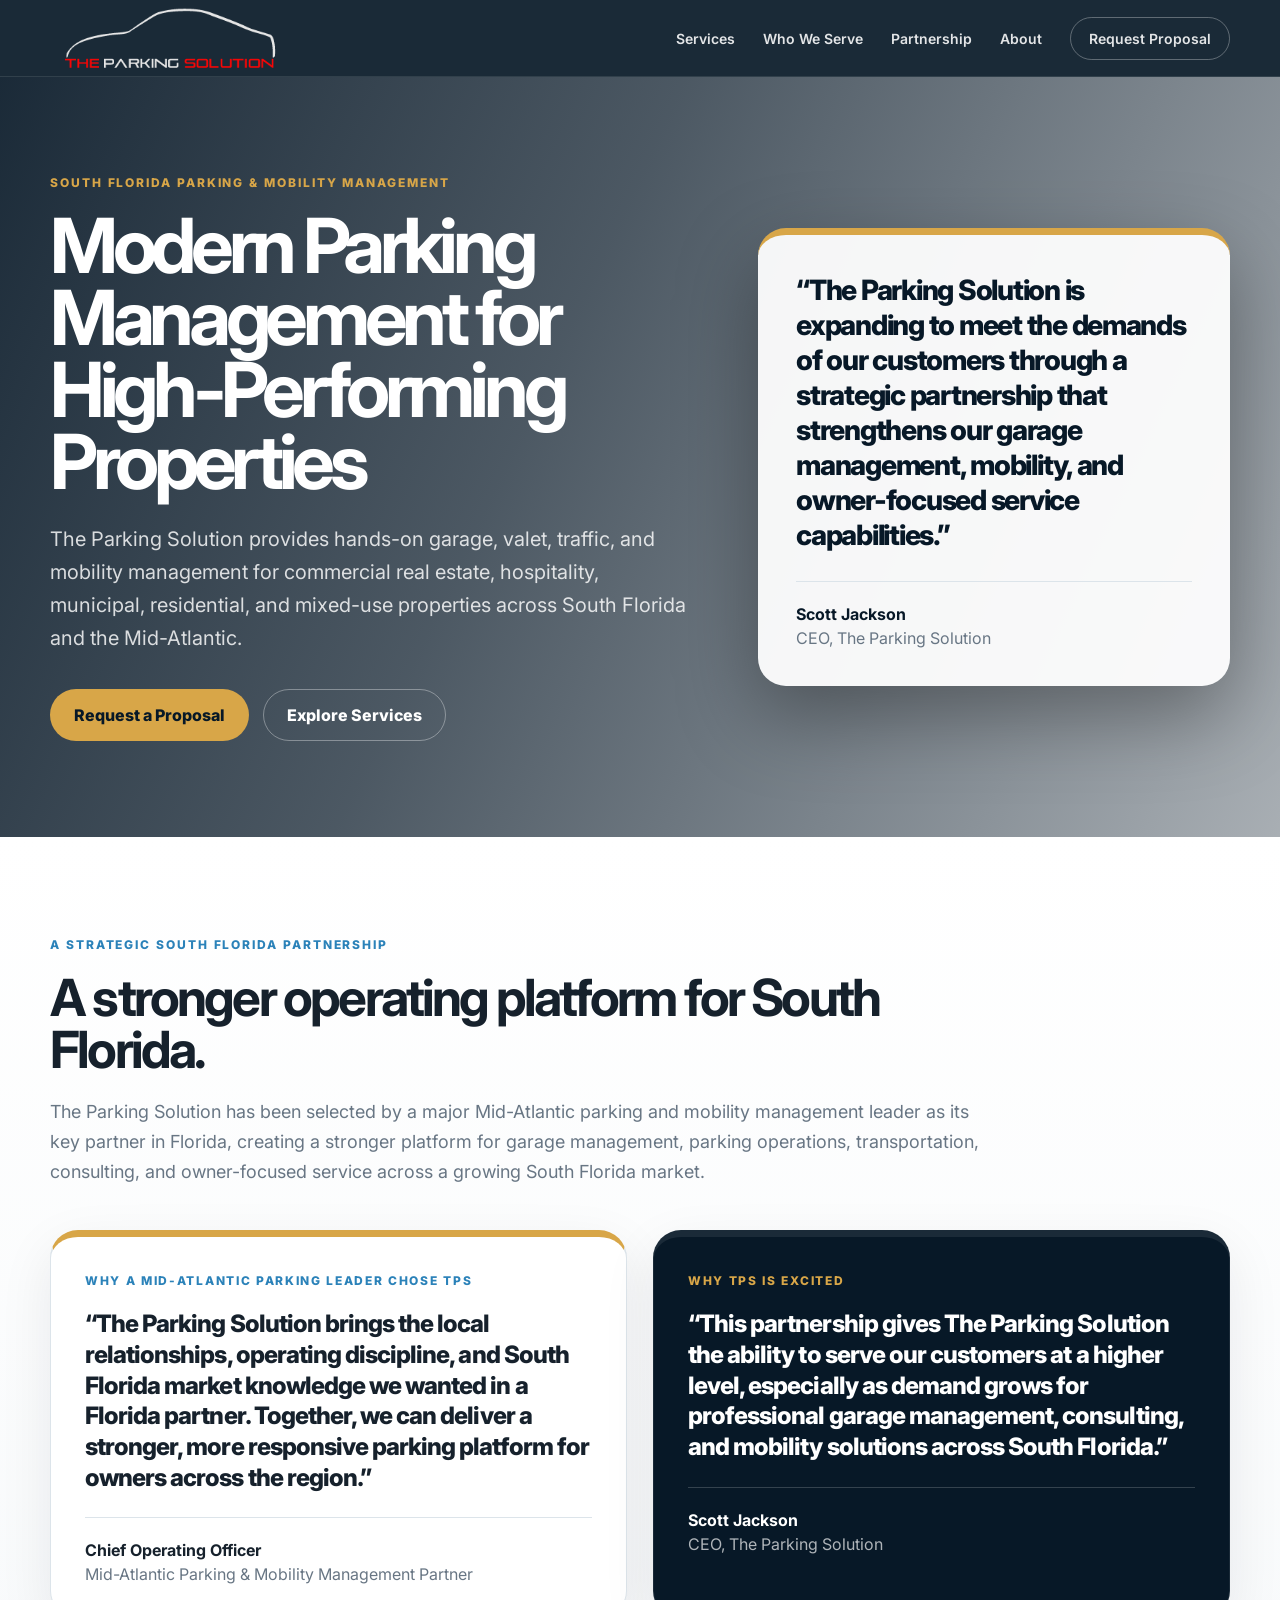
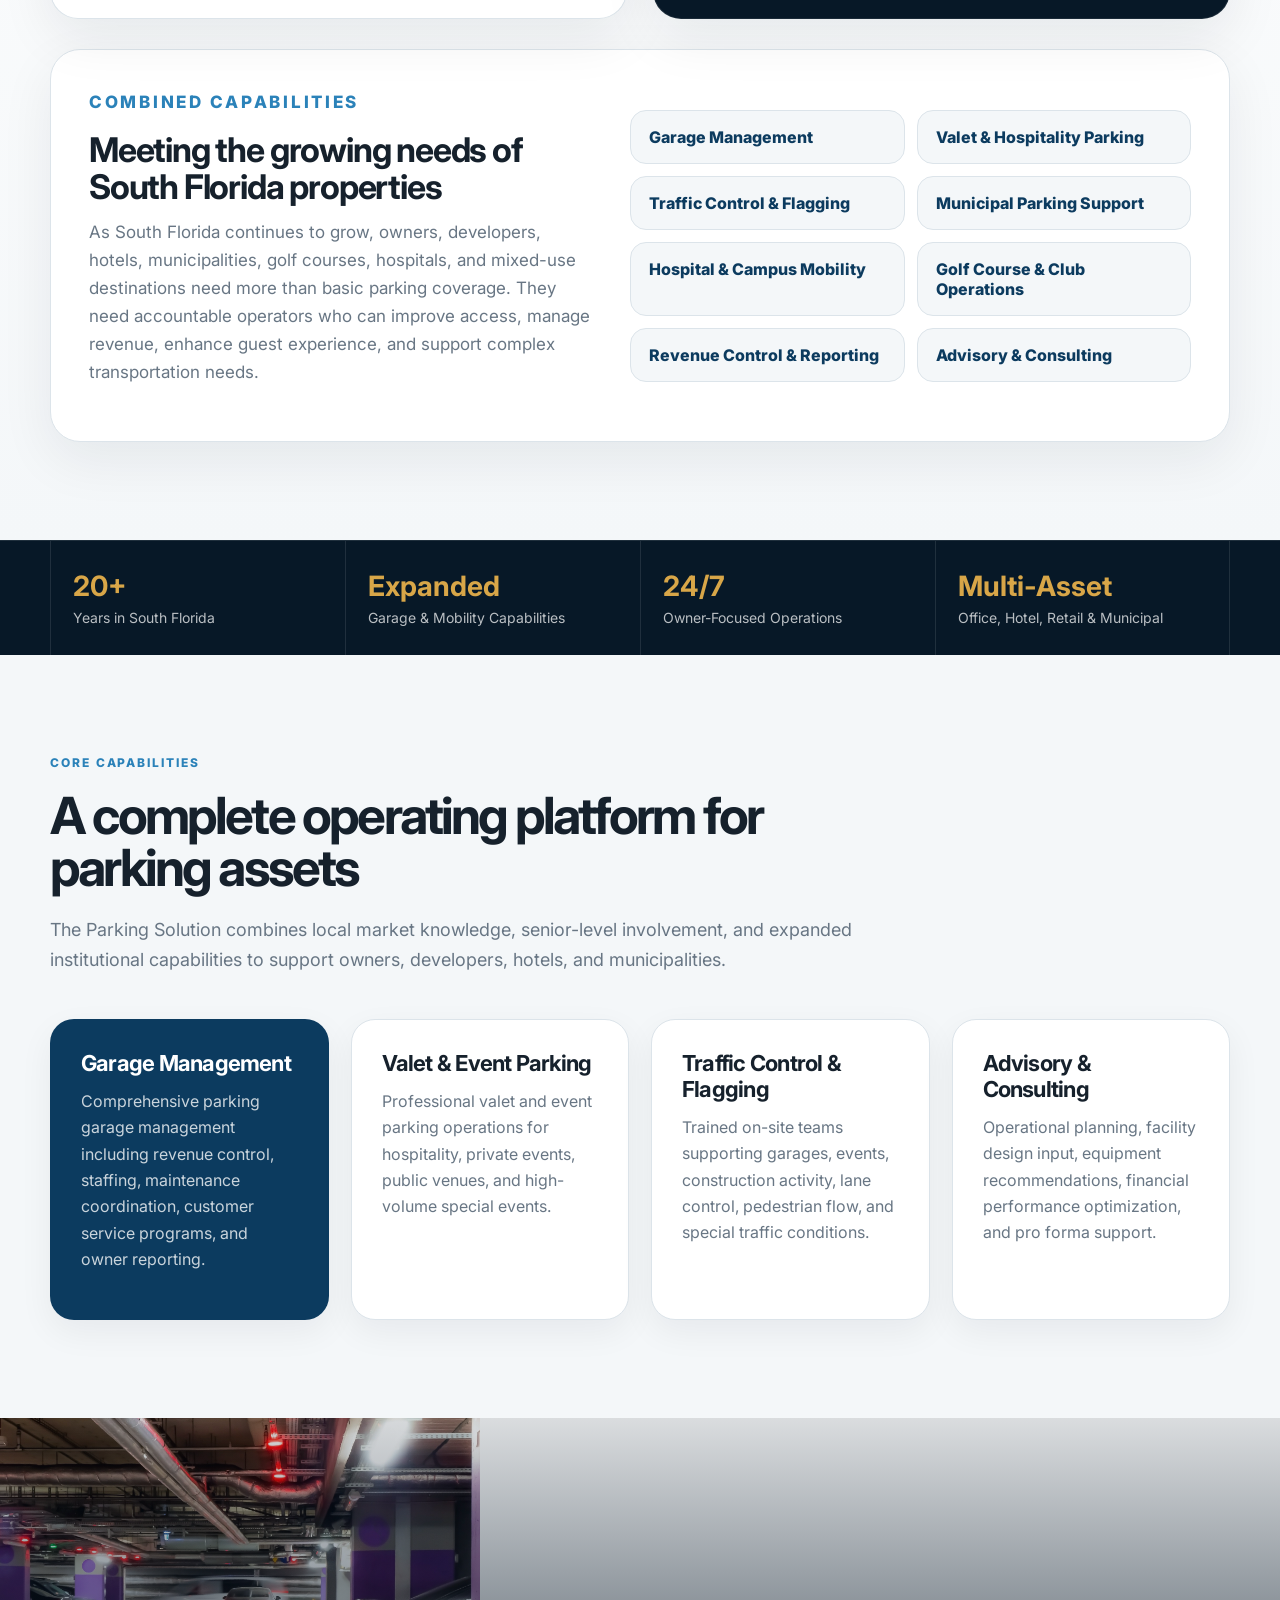
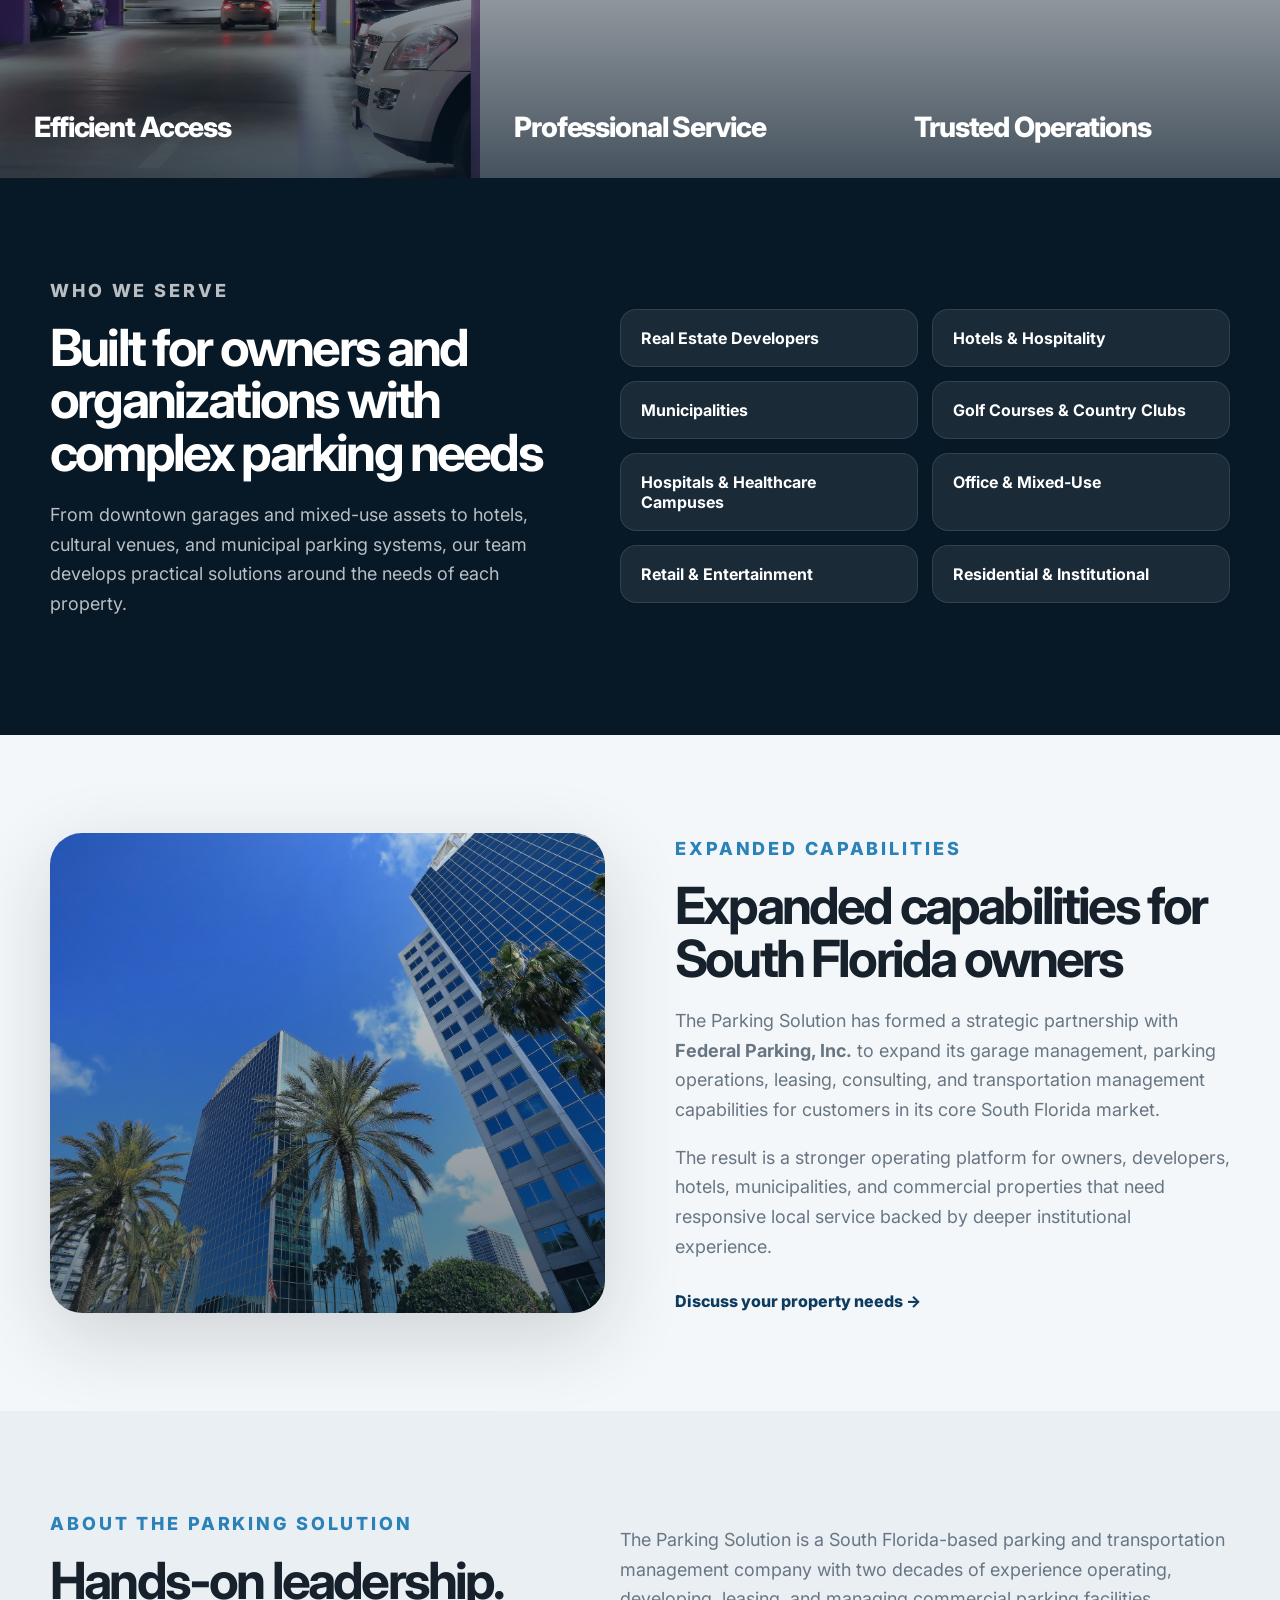
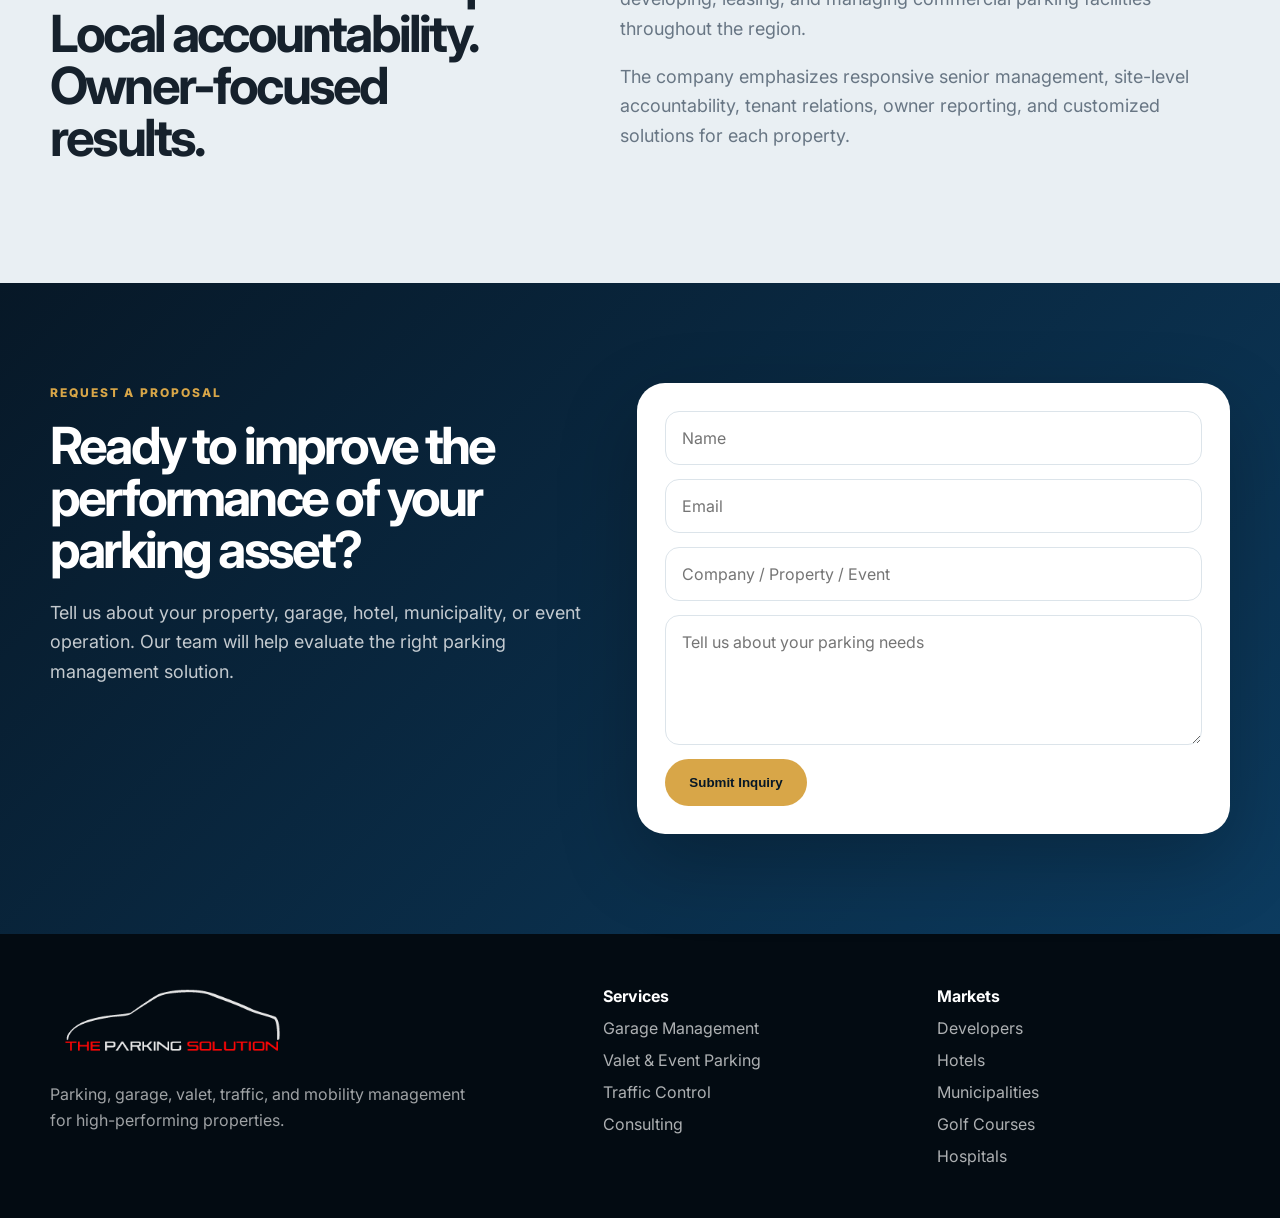
==== commit 4c83fa61: "Add files via upload" ====
--- a/index.html
+++ b/index.html
@@ -203,7 +203,7 @@
         <form class="contact-form">
           <input type="text" placeholder="Name" aria-label="Name">
           <input type="email" placeholder="Email" aria-label="Email">
-          <input type="text" placeholder="Company / Property" aria-label="Company or Property">
+          <input type="text" placeholder="Company / Property / Event" aria-label="Company, Property, or Event">
           <textarea placeholder="Tell us about your parking needs" aria-label="Message"></textarea>
           <button type="button" class="btn btn-primary">Submit Inquiry</button>
         </form>
--- a/styles.css
+++ b/styles.css
@@ -92,7 +92,7 @@
 .service-card.featured p { color: rgba(255,255,255,.78); }
 
 .image-band { display: grid; grid-template-columns: 1.2fr 1fr 1fr; min-height: 360px; }
-.band-card { position: relative; display: flex; align-items: end; padding: 34px; color: #fff; background: linear-gradient(rgba(7,24,39,.15), rgba(7,24,39,.75)), url('https://images.unsplash.com/photo-1506521781263-d8422e82f27a?auto=format&fit=crop&w=1200&q=80') center/cover; }
+.band-card { position: relative; display: flex; align-items: end; padding: 34px; color: #fff; background: linear-gradient(rgba(7,24,39,.15), rgba(7,24,39,.75)), url('efficient-access-garage.jpg') center/cover; }
 .band-card.alt { background-image: linear-gradient(rgba(7,24,39,.15), rgba(7,24,39,.75)), url('https://images.unsplash.com/photo-1503387762-592deb58ef4e?auto=format&fit=crop&w=1200&q=80'); }
 .band-card.third { background-image: linear-gradient(rgba(7,24,39,.15), rgba(7,24,39,.75)), url('https://images.unsplash.com/photo-1486406146926-c627a92ad1ab?auto=format&fit=crop&w=1100&q=80'); }
 .band-card span { font-size: 28px; font-weight: 800; letter-spacing: -.04em; }
@@ -101,7 +101,7 @@
 .reverse { grid-template-columns: 1fr 1fr; }
 .market-list { display: grid; grid-template-columns: repeat(2, 1fr); gap: 14px; }
 .market-list span { padding: 18px 20px; border-radius: 16px; background: rgba(255,255,255,.08); border: 1px solid rgba(255,255,255,.11); font-weight: 700; }
-.panel-image { min-height: 480px; border-radius: 32px; background: linear-gradient(rgba(7,24,39,.12), rgba(7,24,39,.55)), url('https://images.unsplash.com/photo-1486406146926-c627a92ad1ab?auto=format&fit=crop&w=1200&q=80') center/cover; box-shadow: 0 24px 80px rgba(7,24,39,.16); }
+.panel-image { min-height: 480px; border-radius: 32px; background: linear-gradient(rgba(7,24,39,.12), rgba(7,24,39,.55)), url('south-florida-office-district.jpg') center/cover; box-shadow: 0 24px 80px rgba(7,24,39,.16); }
 .text-link { display: inline-flex; margin-top: 12px; color: var(--blue); font-weight: 800; }
 .logo-grid { display: grid; grid-template-columns: repeat(3, 1fr); gap: 16px; }
 .logo-grid span { display: grid; place-items: center; min-height: 110px; background: var(--soft); border: 1px solid var(--line); border-radius: 18px; font-weight: 800; color: var(--blue); text-align: center; padding: 20px; }
@@ -267,3 +267,12 @@
 .service-card.featured p {
   color: rgba(255,255,255,.78);
 }
+
+
+/* Owned image refinements */
+.band-card {
+  background-position: center center;
+}
+.panel-image {
+  background-position: center center;
+}
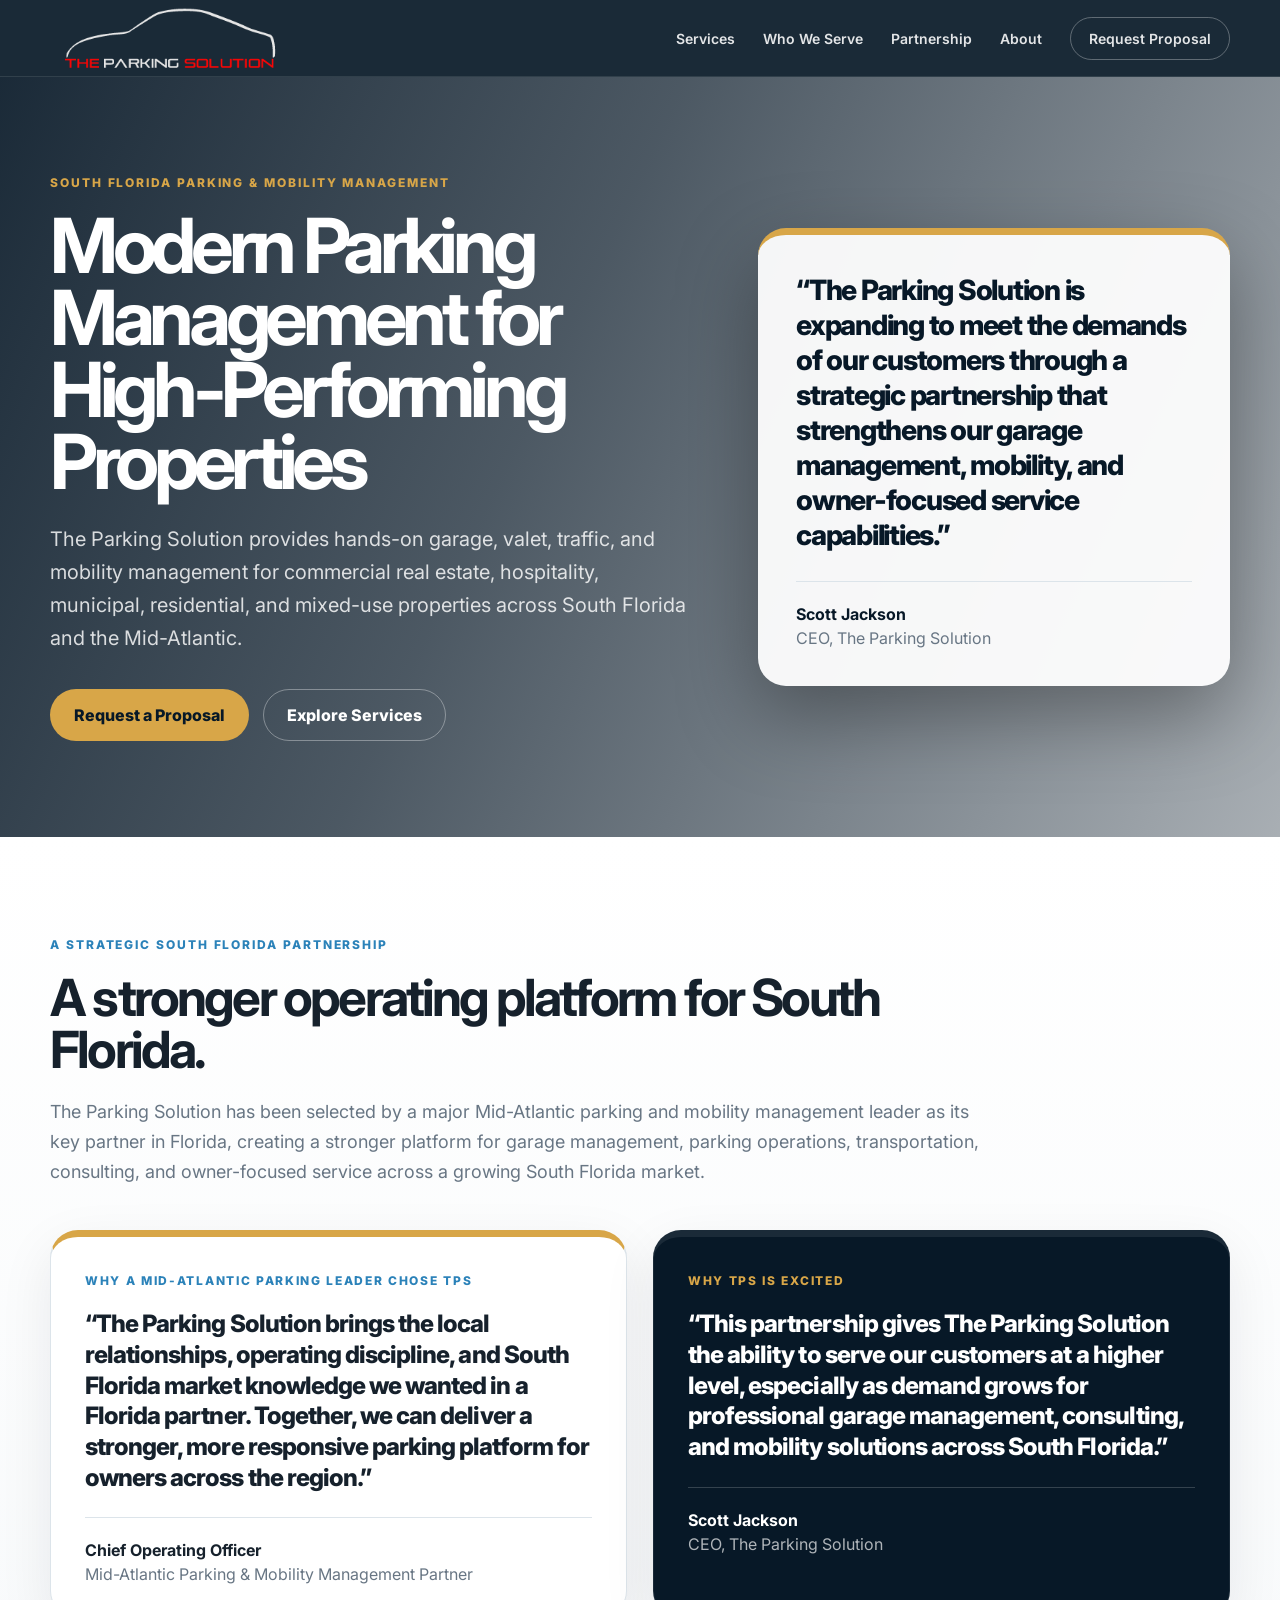
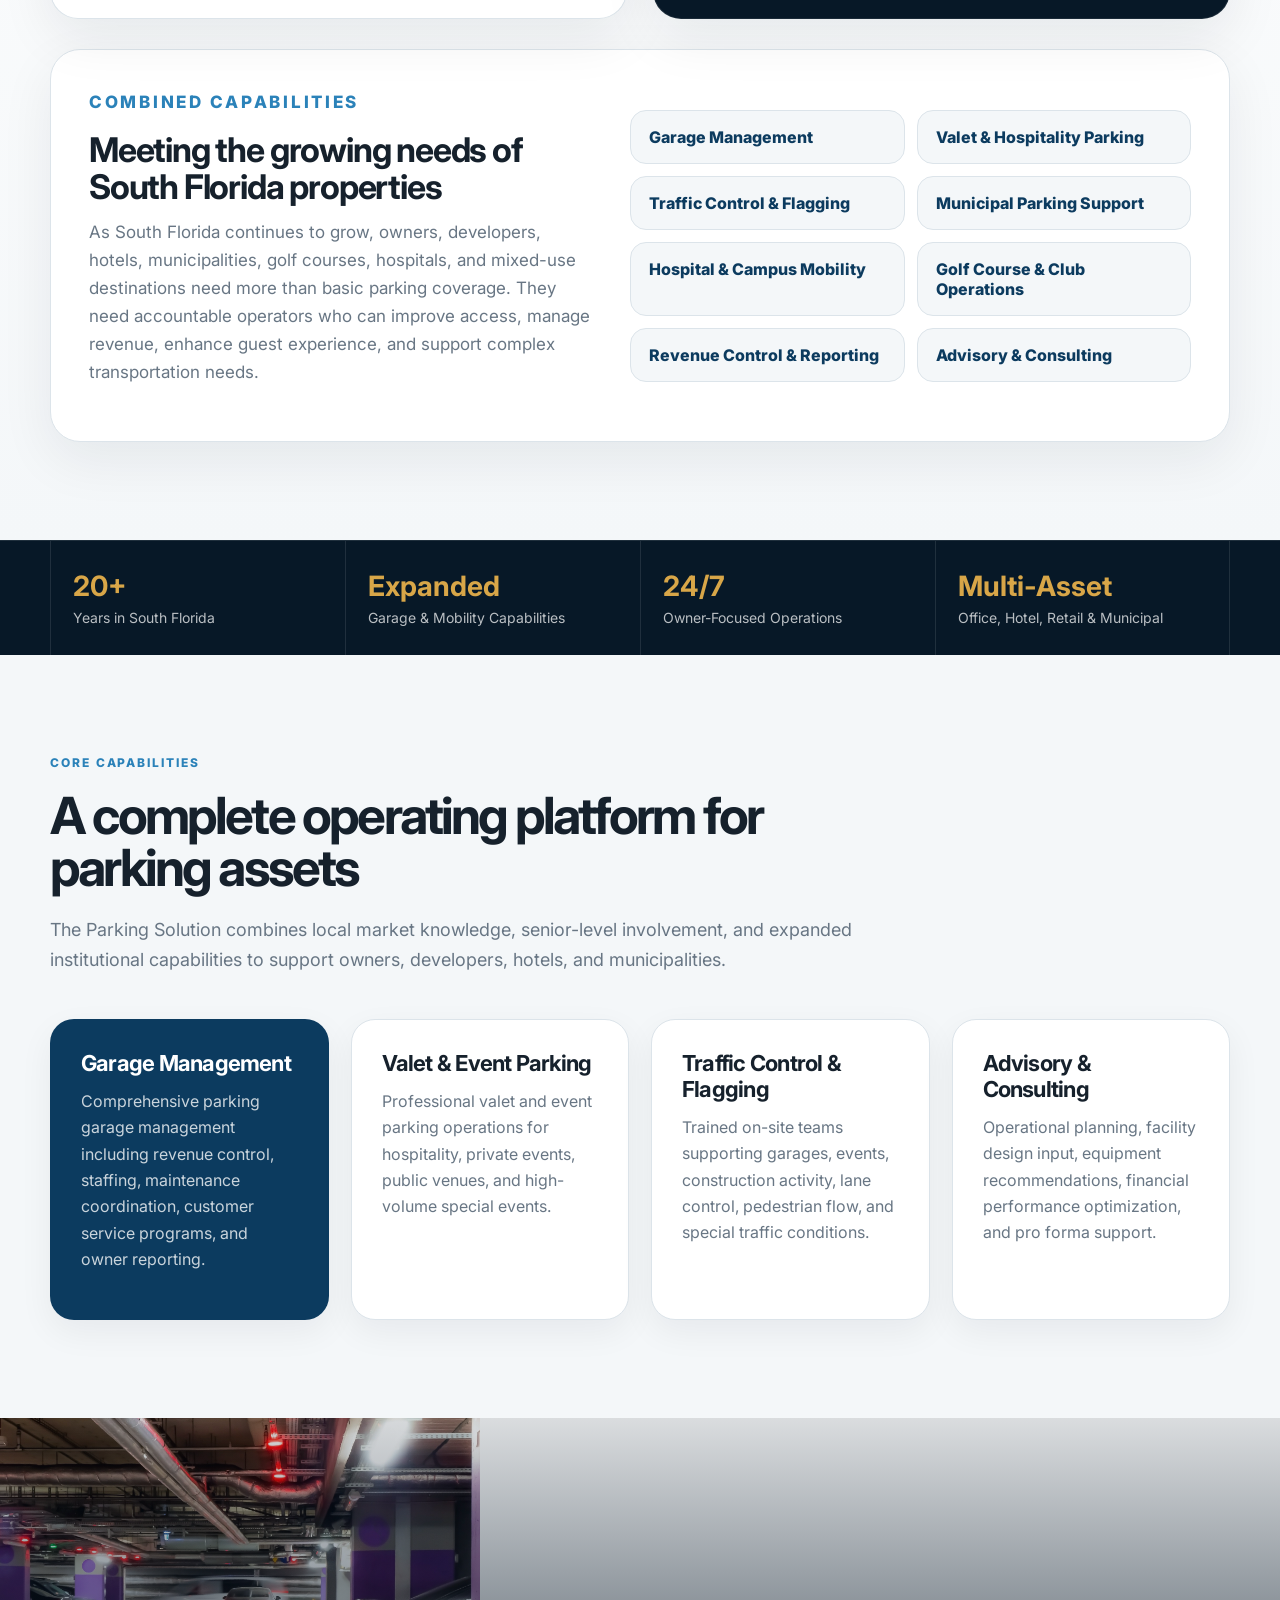
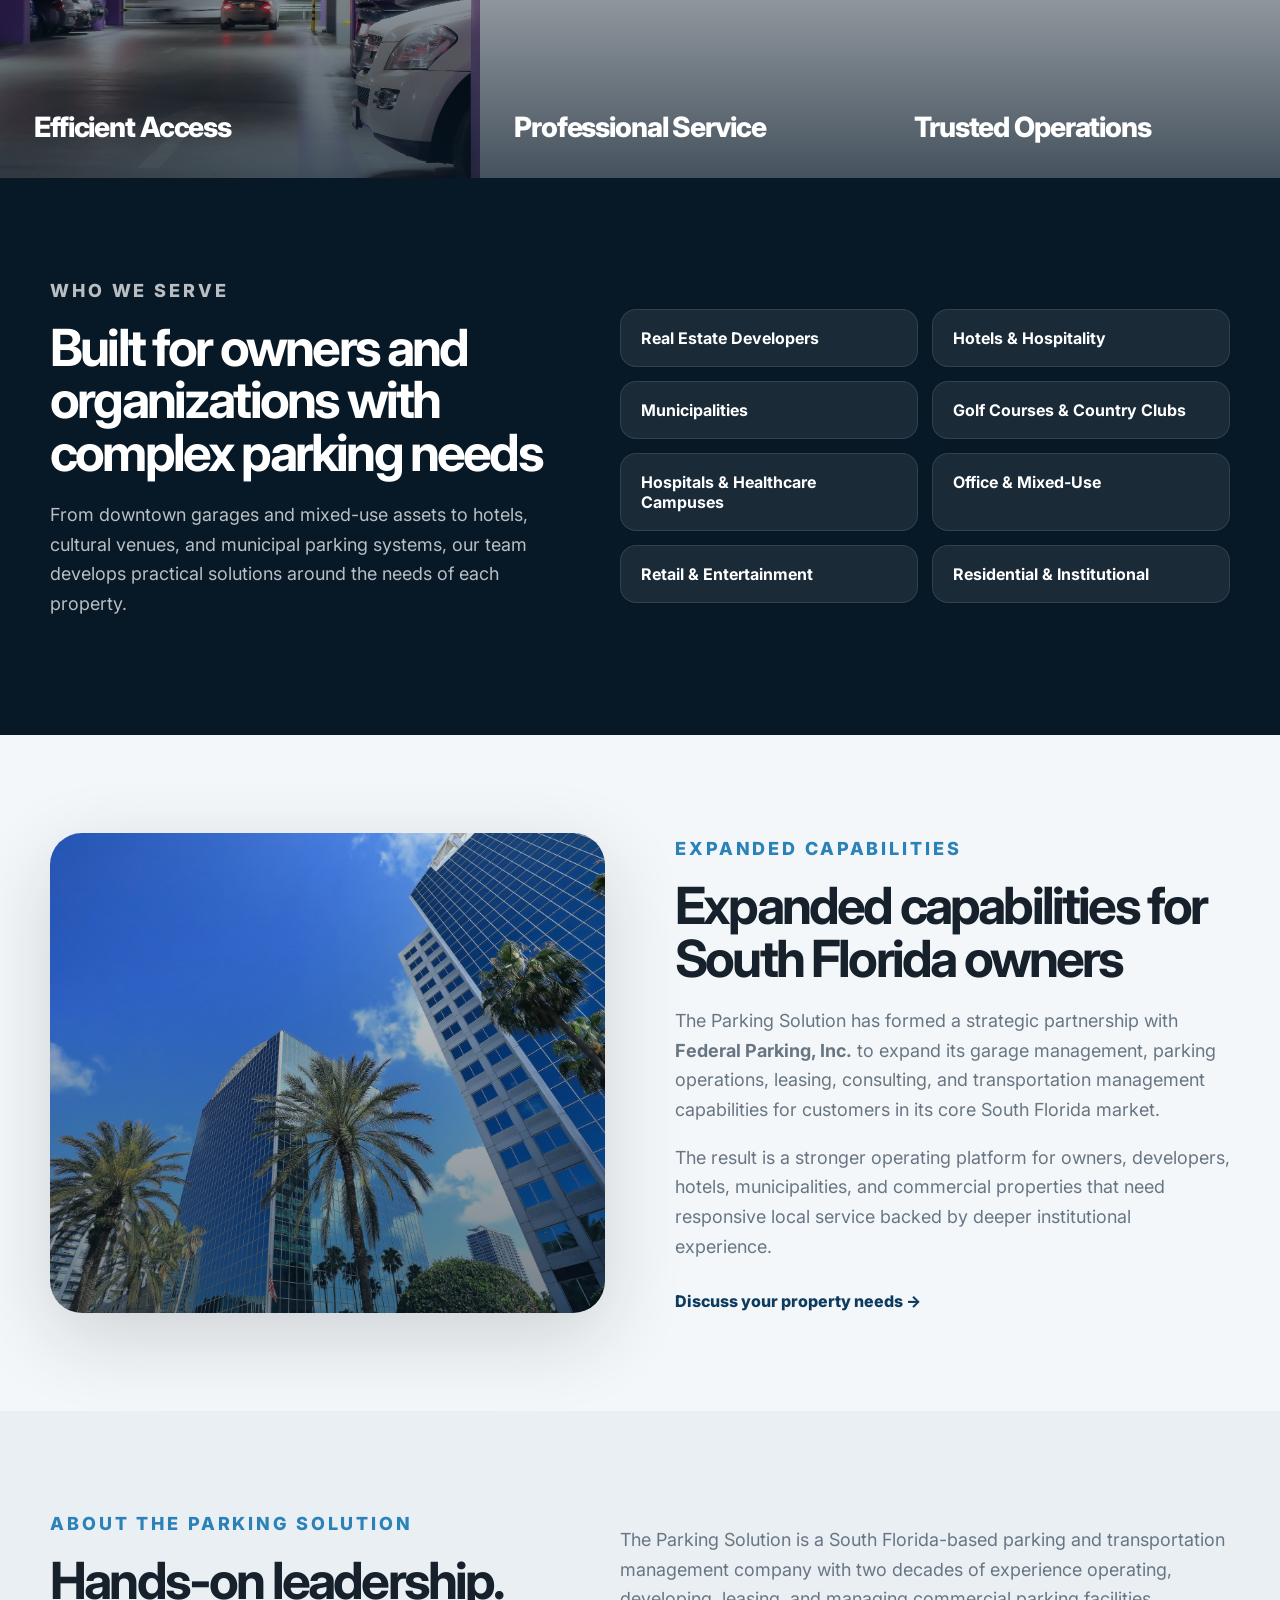
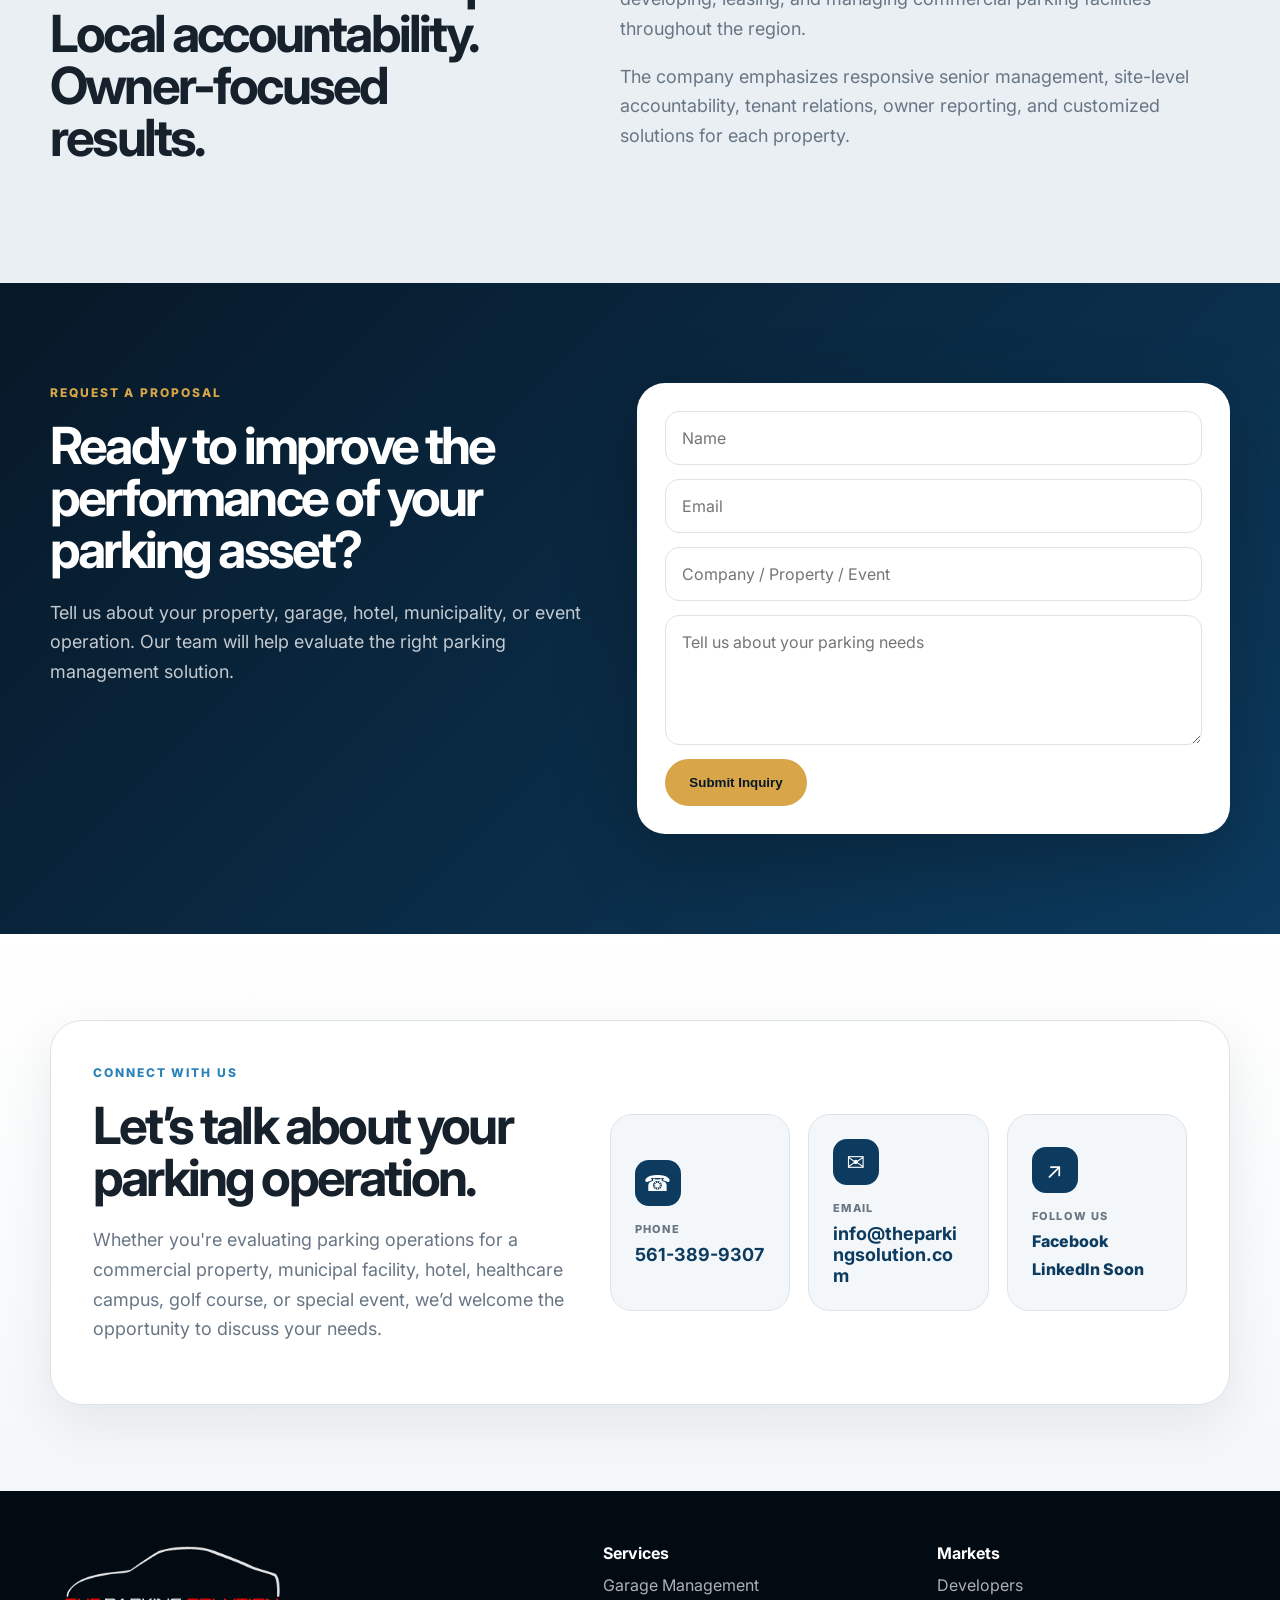
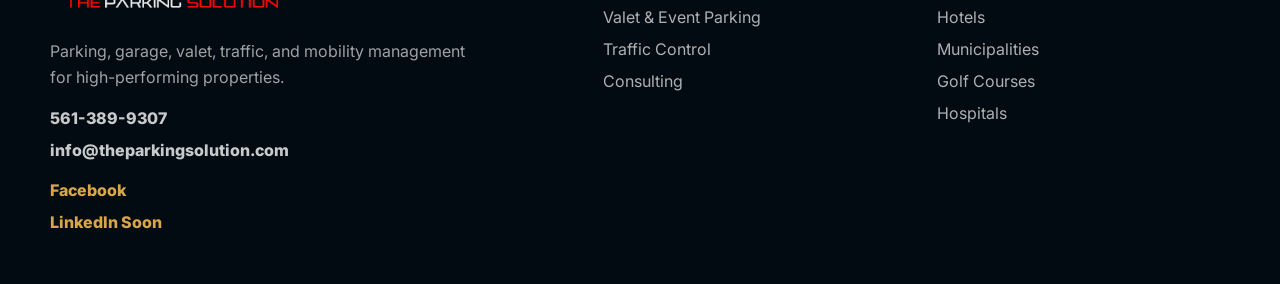
==== commit 007b7d7a: "Add files via upload" ====
--- a/index.html
+++ b/index.html
@@ -211,6 +211,37 @@
     </section>
   </main>
 
+
+    <section class="connect-section">
+      <div class="container connect-card">
+        <div class="connect-intro">
+          <p class="eyebrow dark">Connect With Us</p>
+          <h2>Let’s talk about your parking operation.</h2>
+          <p>Whether you're evaluating parking operations for a commercial property, municipal facility, hotel, healthcare campus, golf course, or special event, we’d welcome the opportunity to discuss your needs.</p>
+        </div>
+        <div class="connect-grid">
+          <a class="connect-item" href="tel:15613899307">
+            <span class="connect-icon">☎</span>
+            <small>Phone</small>
+            <strong>561-389-9307</strong>
+          </a>
+          <a class="connect-item" href="mailto:info@theparkingsolution.com">
+            <span class="connect-icon">✉</span>
+            <small>Email</small>
+            <strong>info@theparkingsolution.com</strong>
+          </a>
+          <div class="connect-item social-item">
+            <span class="connect-icon">↗</span>
+            <small>Follow Us</small>
+            <div class="social-links">
+              <a href="https://www.facebook.com/TheParkingSolution/" target="_blank" rel="noopener" aria-label="The Parking Solution on Facebook">Facebook</a>
+              <a href="#" aria-label="The Parking Solution LinkedIn page coming soon">LinkedIn Soon</a>
+            </div>
+          </div>
+        </div>
+      </div>
+    </section>
+
   <footer class="site-footer">
     <div class="container footer-grid">
       <div>
@@ -218,6 +249,15 @@
           <img src="logo.png" alt="The Parking Solution" class="site-logo footer-site-logo" />
         </a>
         <p>Parking, garage, valet, traffic, and mobility management for high-performing properties.</p>
+        <div class="footer-contact">
+          <a href="tel:15613899307">561-389-9307</a>
+          <a href="mailto:info@theparkingsolution.com">info@theparkingsolution.com</a>
+          <div class="footer-social">
+            <a href="https://www.facebook.com/TheParkingSolution/" target="_blank" rel="noopener">Facebook</a>
+            <a href="#">LinkedIn Soon</a>
+          </div>
+        </div>
+
       </div>
       <div>
         <strong>Services</strong>
--- a/styles.css
+++ b/styles.css
@@ -276,3 +276,102 @@
 .panel-image {
   background-position: center center;
 }
+
+
+
+/* Connect/contact section */
+.connect-section {
+  padding: 86px 0;
+  background: linear-gradient(180deg, #fff 0%, var(--soft) 100%);
+}
+.connect-card {
+  display: grid;
+  grid-template-columns: .9fr 1.1fr;
+  gap: 44px;
+  align-items: center;
+  background: #fff;
+  border: 1px solid var(--line);
+  border-radius: 32px;
+  padding: 42px;
+  box-shadow: 0 18px 54px rgba(7,24,39,.08);
+}
+.connect-intro p:not(.eyebrow) {
+  color: var(--muted);
+  font-size: 18px;
+}
+.connect-grid {
+  display: grid;
+  grid-template-columns: repeat(3, 1fr);
+  gap: 18px;
+}
+.connect-item {
+  min-height: 180px;
+  display: flex;
+  flex-direction: column;
+  justify-content: center;
+  gap: 8px;
+  padding: 24px;
+  background: var(--soft);
+  border: 1px solid var(--line);
+  border-radius: 22px;
+}
+.connect-item small {
+  color: var(--muted);
+  text-transform: uppercase;
+  letter-spacing: .12em;
+  font-weight: 800;
+  font-size: 11px;
+}
+.connect-item strong {
+  color: var(--blue);
+  font-size: 18px;
+  word-break: break-word;
+}
+.connect-icon {
+  display: grid;
+  place-items: center;
+  width: 46px;
+  height: 46px;
+  border-radius: 14px;
+  background: var(--blue);
+  color: #fff;
+  font-size: 22px;
+  margin-bottom: 8px;
+}
+.social-links {
+  display: grid;
+  gap: 8px;
+}
+.social-links a,
+.footer-contact a,
+.footer-social a {
+  color: var(--blue);
+  font-weight: 800;
+}
+.footer-contact {
+  display: grid;
+  gap: 8px;
+  margin-top: 18px;
+}
+.footer-contact a {
+  color: rgba(255,255,255,.78);
+}
+.footer-social {
+  display: flex;
+  gap: 14px;
+  margin-top: 8px;
+}
+.footer-social a {
+  color: var(--gold);
+}
+@media (max-width: 980px) {
+  .connect-card,
+  .connect-grid {
+    grid-template-columns: 1fr;
+  }
+}
+@media (max-width: 640px) {
+  .connect-card {
+    padding: 28px;
+  }
+}
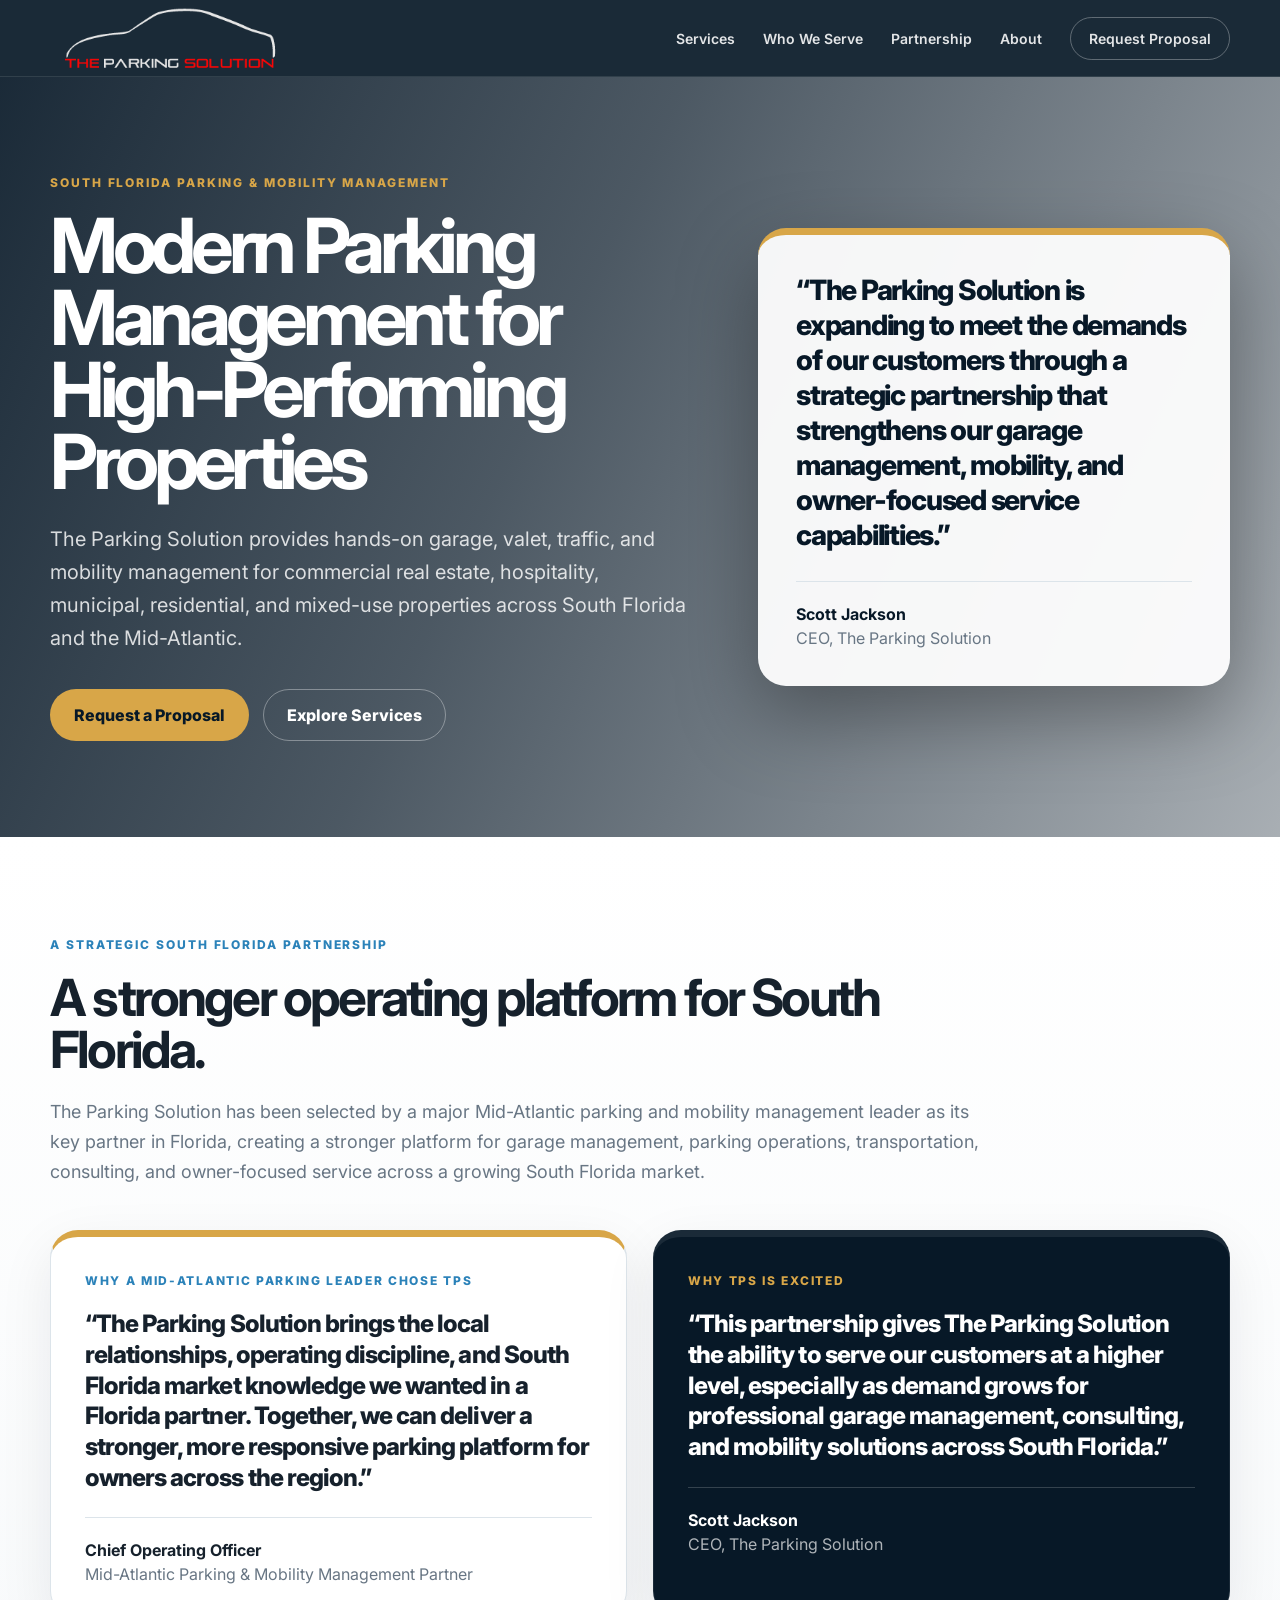
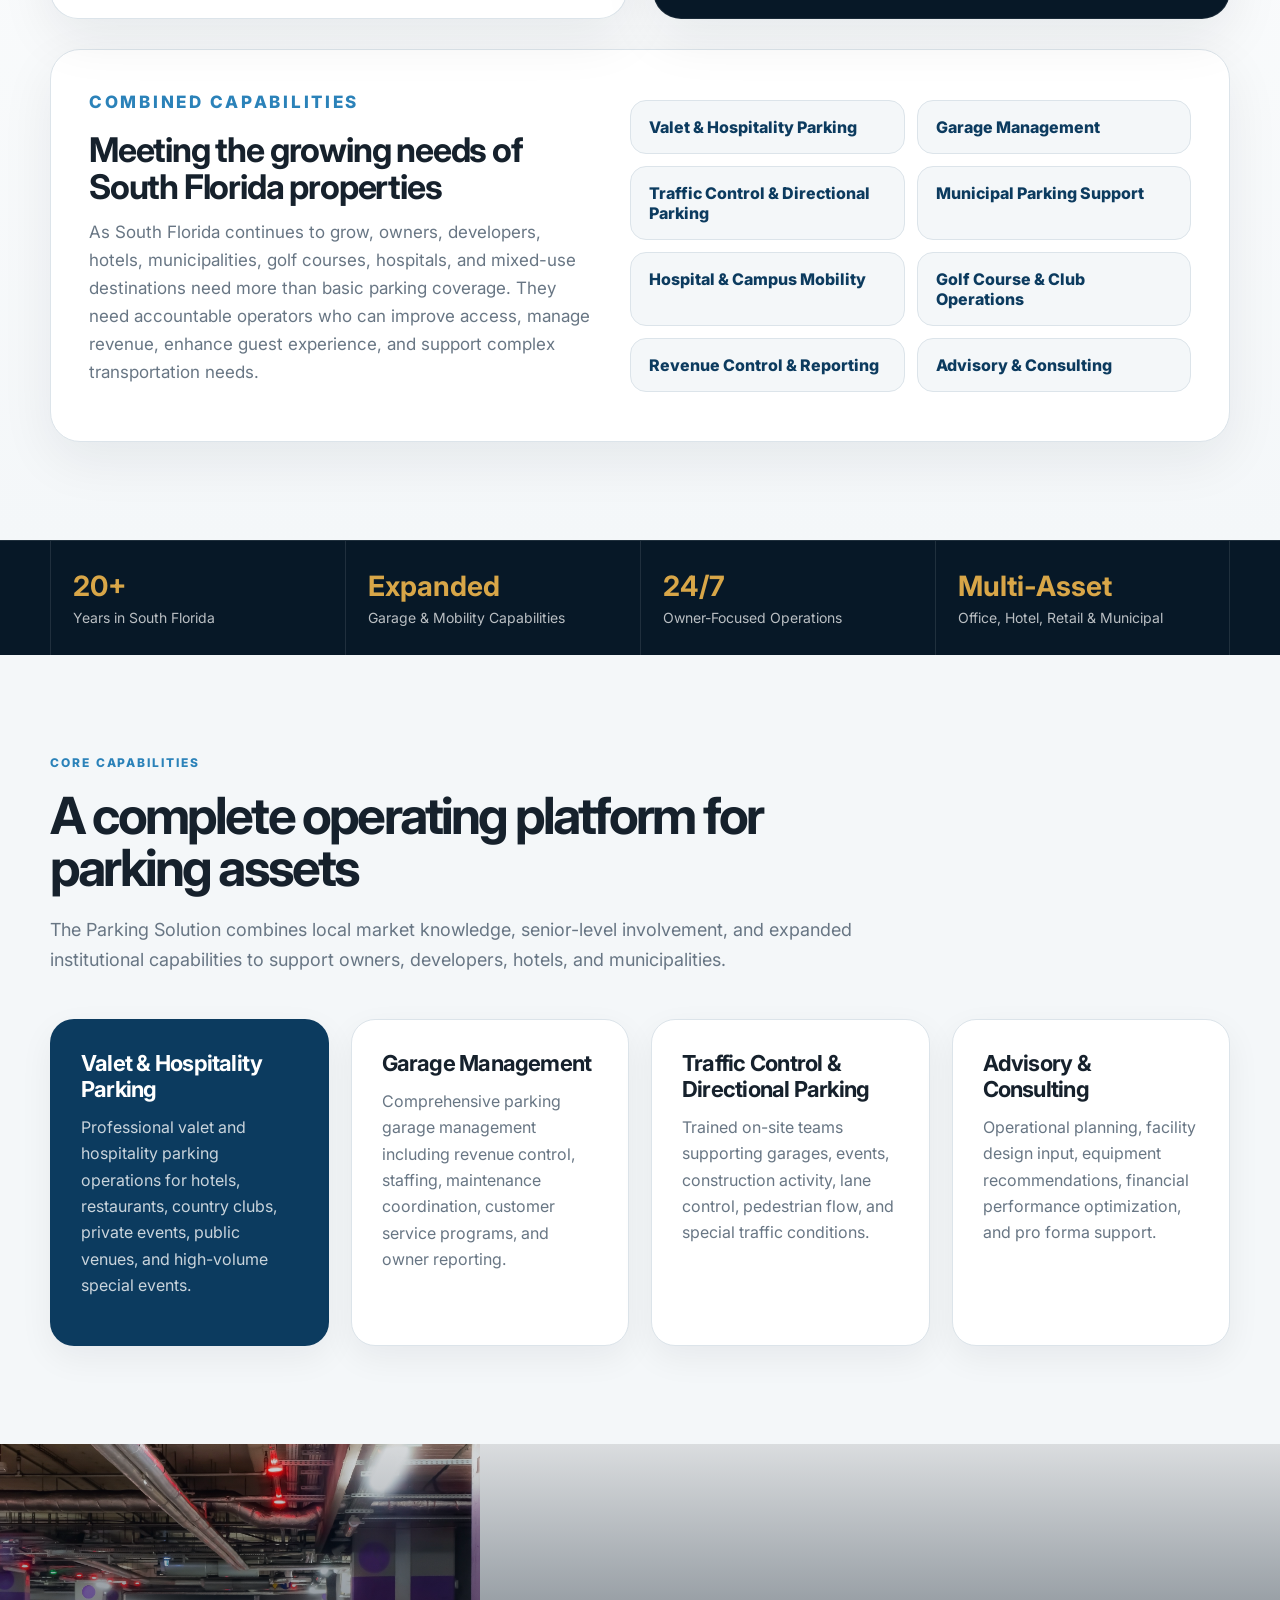
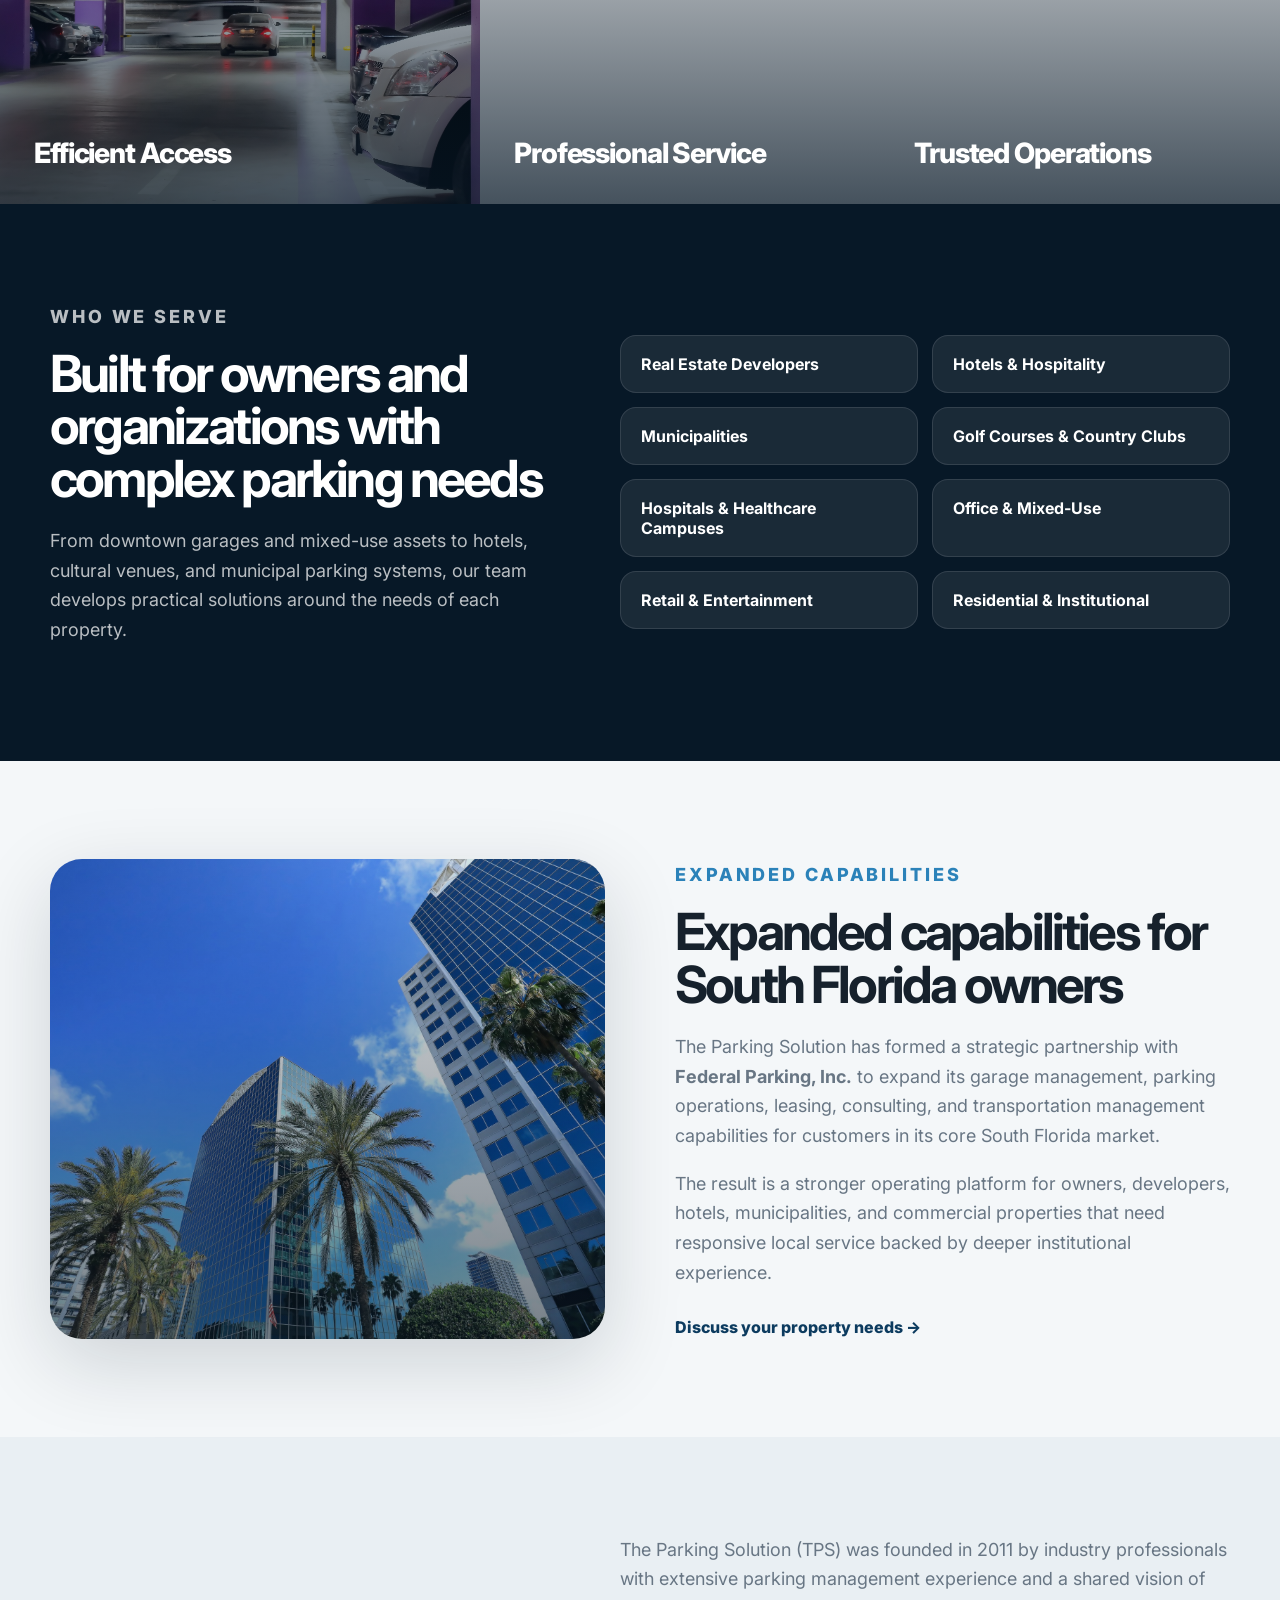
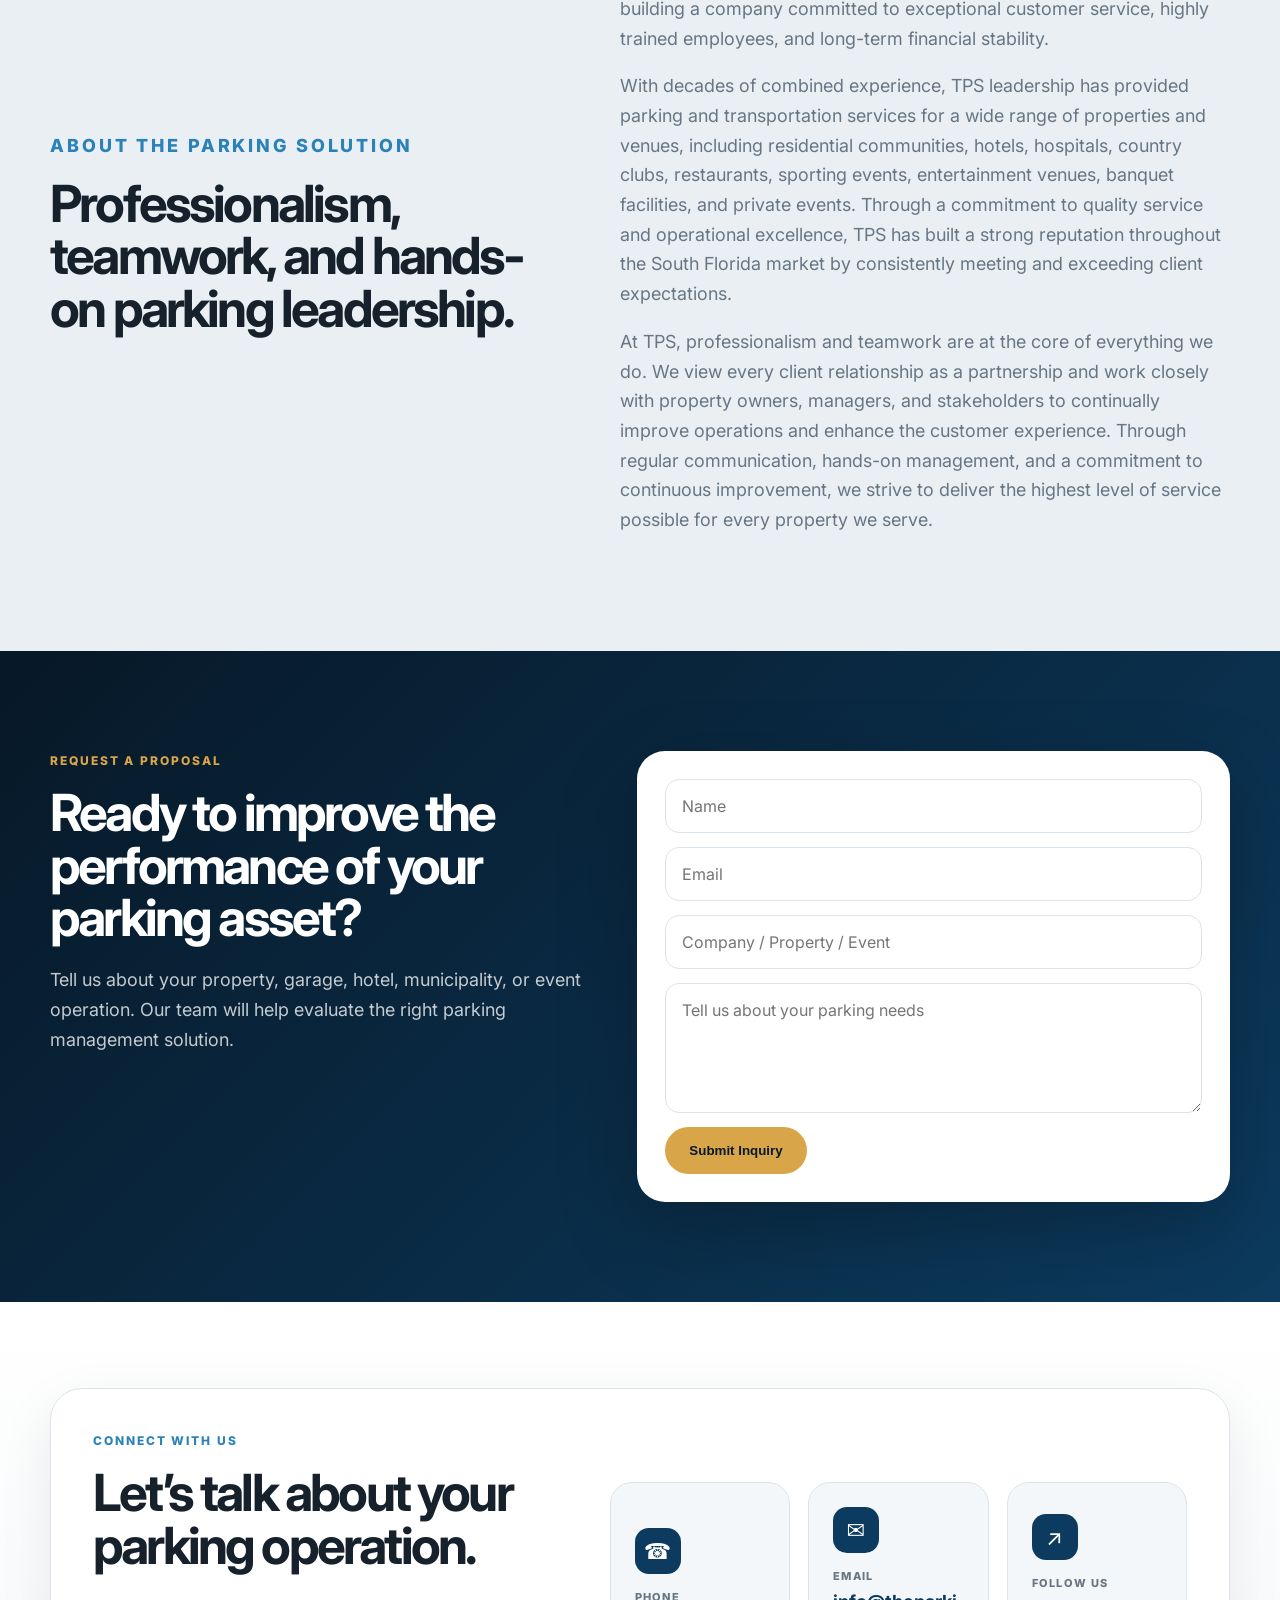
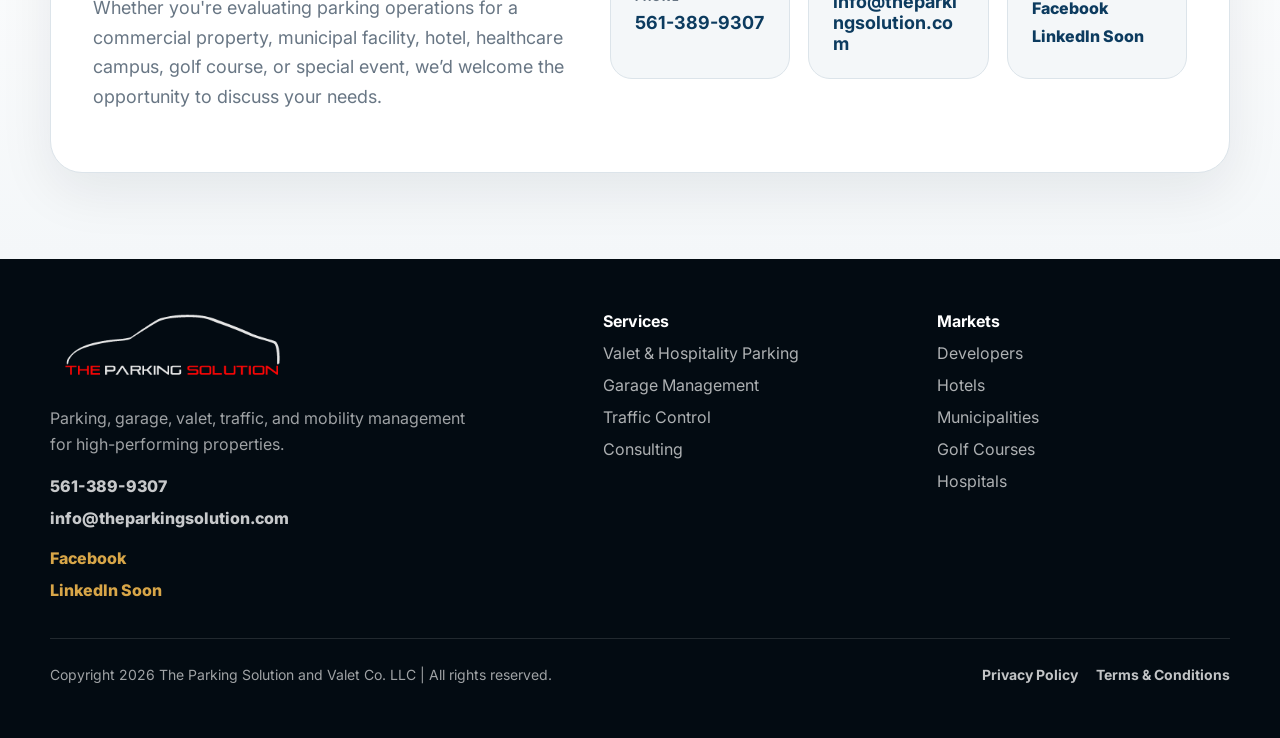
==== commit 016f7522: "Add files via upload" ====
--- a/index.html
+++ b/index.html
@@ -85,9 +85,9 @@
             <p>As South Florida continues to grow, owners, developers, hotels, municipalities, golf courses, hospitals, and mixed-use destinations need more than basic parking coverage. They need accountable operators who can improve access, manage revenue, enhance guest experience, and support complex transportation needs.</p>
           </div>
           <div class="combined-list">
+            <span>Valet & Hospitality Parking</span>
             <span>Garage Management</span>
-            <span>Valet & Hospitality Parking</span>
-            <span>Traffic Control & Flagging</span>
+            <span>Traffic Control & Directional Parking</span>
             <span>Municipal Parking Support</span>
             <span>Hospital & Campus Mobility</span>
             <span>Golf Course & Club Operations</span>
@@ -115,16 +115,17 @@
           <p>The Parking Solution combines local market knowledge, senior-level involvement, and expanded institutional capabilities to support owners, developers, hotels, and municipalities.</p>
         </div>
         <div class="card-grid four">
-          <article class="service-card featured" id="garage-management" data-service="garage" tabindex="0" role="button" aria-pressed="true">
+          <article class="service-card featured" id="valet-event-parking" data-service="valet" tabindex="0" role="button" aria-pressed="true">
+            <h3>Valet & Hospitality Parking</h3>
+            <p>Professional valet and hospitality parking operations for hotels, restaurants, country clubs, private events, public venues, and high-volume special events.</p>
+          </article>
+          <article class="service-card" id="garage-management" data-service="garage" tabindex="0" role="button" aria-pressed="false">
             <h3>Garage Management</h3>
             <p>Comprehensive parking garage management including revenue control, staffing, maintenance coordination, customer service programs, and owner reporting.</p>
           </article>
-          <article class="service-card" id="valet-event-parking" data-service="valet" tabindex="0" role="button" aria-pressed="false">
-            <h3>Valet & Event Parking</h3>
-            <p>Professional valet and event parking operations for hospitality, private events, public venues, and high-volume special events.</p>
-          </article>
+          
           <article class="service-card" id="traffic-control-flagging" data-service="traffic" tabindex="0" role="button" aria-pressed="false">
-            <h3>Traffic Control & Flagging</h3>
+            <h3>Traffic Control & Directional Parking</h3>
             <p>Trained on-site teams supporting garages, events, construction activity, lane control, pedestrian flow, and special traffic conditions.</p>
           </article>
           <article class="service-card" id="advisory-consulting" data-service="consulting" tabindex="0" role="button" aria-pressed="false">
@@ -184,11 +185,12 @@
       <div class="container split">
         <div>
           <p class="eyebrow dark">About The Parking Solution</p>
-          <h2>Hands-on leadership. Local accountability. Owner-focused results.</h2>
-        </div>
-        <div>
-          <p>The Parking Solution is a South Florida-based parking and transportation management company with two decades of experience operating, developing, leasing, and managing commercial parking facilities throughout the region.</p>
-          <p>The company emphasizes responsive senior management, site-level accountability, tenant relations, owner reporting, and customized solutions for each property.</p>
+          <h2>Professionalism, teamwork, and hands-on parking leadership.</h2>
+        </div>
+        <div>
+          <p>The Parking Solution (TPS) was founded in 2011 by industry professionals with extensive parking management experience and a shared vision of building a company committed to exceptional customer service, highly trained employees, and long-term financial stability.</p>
+          <p>With decades of combined experience, TPS leadership has provided parking and transportation services for a wide range of properties and venues, including residential communities, hotels, hospitals, country clubs, restaurants, sporting events, entertainment venues, banquet facilities, and private events. Through a commitment to quality service and operational excellence, TPS has built a strong reputation throughout the South Florida market by consistently meeting and exceeding client expectations.</p>
+          <p>At TPS, professionalism and teamwork are at the core of everything we do. We view every client relationship as a partnership and work closely with property owners, managers, and stakeholders to continually improve operations and enhance the customer experience. Through regular communication, hands-on management, and a commitment to continuous improvement, we strive to deliver the highest level of service possible for every property we serve.</p>
         </div>
       </div>
     </section>
@@ -261,8 +263,8 @@
       </div>
       <div>
         <strong>Services</strong>
+        <a href="#valet-event-parking" data-service-link="valet">Valet & Hospitality Parking</a>
         <a href="#garage-management" data-service-link="garage">Garage Management</a>
-        <a href="#valet-event-parking" data-service-link="valet">Valet & Event Parking</a>
         <a href="#traffic-control-flagging" data-service-link="traffic">Traffic Control</a>
         <a href="#advisory-consulting" data-service-link="consulting">Consulting</a>
       </div>
@@ -273,6 +275,13 @@
         <a href="#markets">Municipalities</a>
         <a href="#markets">Golf Courses</a>
         <a href="#markets">Hospitals</a>
+      </div>
+    </div>
+    <div class="container footer-bottom">
+      <p>Copyright 2026 The Parking Solution and Valet Co. LLC | All rights reserved.</p>
+      <div>
+        <a href="privacy-policy.html">Privacy Policy</a>
+        <a href="terms-and-conditions.html">Terms &amp; Conditions</a>
       </div>
     </div>
   </footer>
--- a/styles.css
+++ b/styles.css
@@ -375,3 +375,16 @@
     padding: 28px;
   }
 }
+
+/* Footer legal bar and legal pages */
+.footer-bottom{margin-top:38px;padding-top:24px;border-top:1px solid rgba(255,255,255,.12);display:flex;justify-content:space-between;gap:24px;align-items:center;color:rgba(255,255,255,.62);font-size:14px}
+.footer-bottom p{margin:0;color:rgba(255,255,255,.62)}
+.footer-bottom div{display:flex;gap:18px}
+.footer-bottom a{color:rgba(255,255,255,.76);font-weight:700}
+.legal-page{background:var(--soft);padding:88px 0}
+.legal-content{background:#fff;border:1px solid var(--line);border-radius:28px;padding:48px;box-shadow:0 18px 54px rgba(7,24,39,.08);max-width:940px}
+.legal-content h1{color:var(--ink);font-size:clamp(42px,5vw,64px)}
+.legal-content h2{font-size:28px;margin-top:34px}
+.legal-content p{color:var(--muted);font-size:17px}
+.legal-content a{color:var(--blue);font-weight:800}
+@media (max-width:640px){.footer-bottom{flex-direction:column;align-items:flex-start}.footer-bottom div{flex-direction:column;gap:8px}.legal-content{padding:28px}}
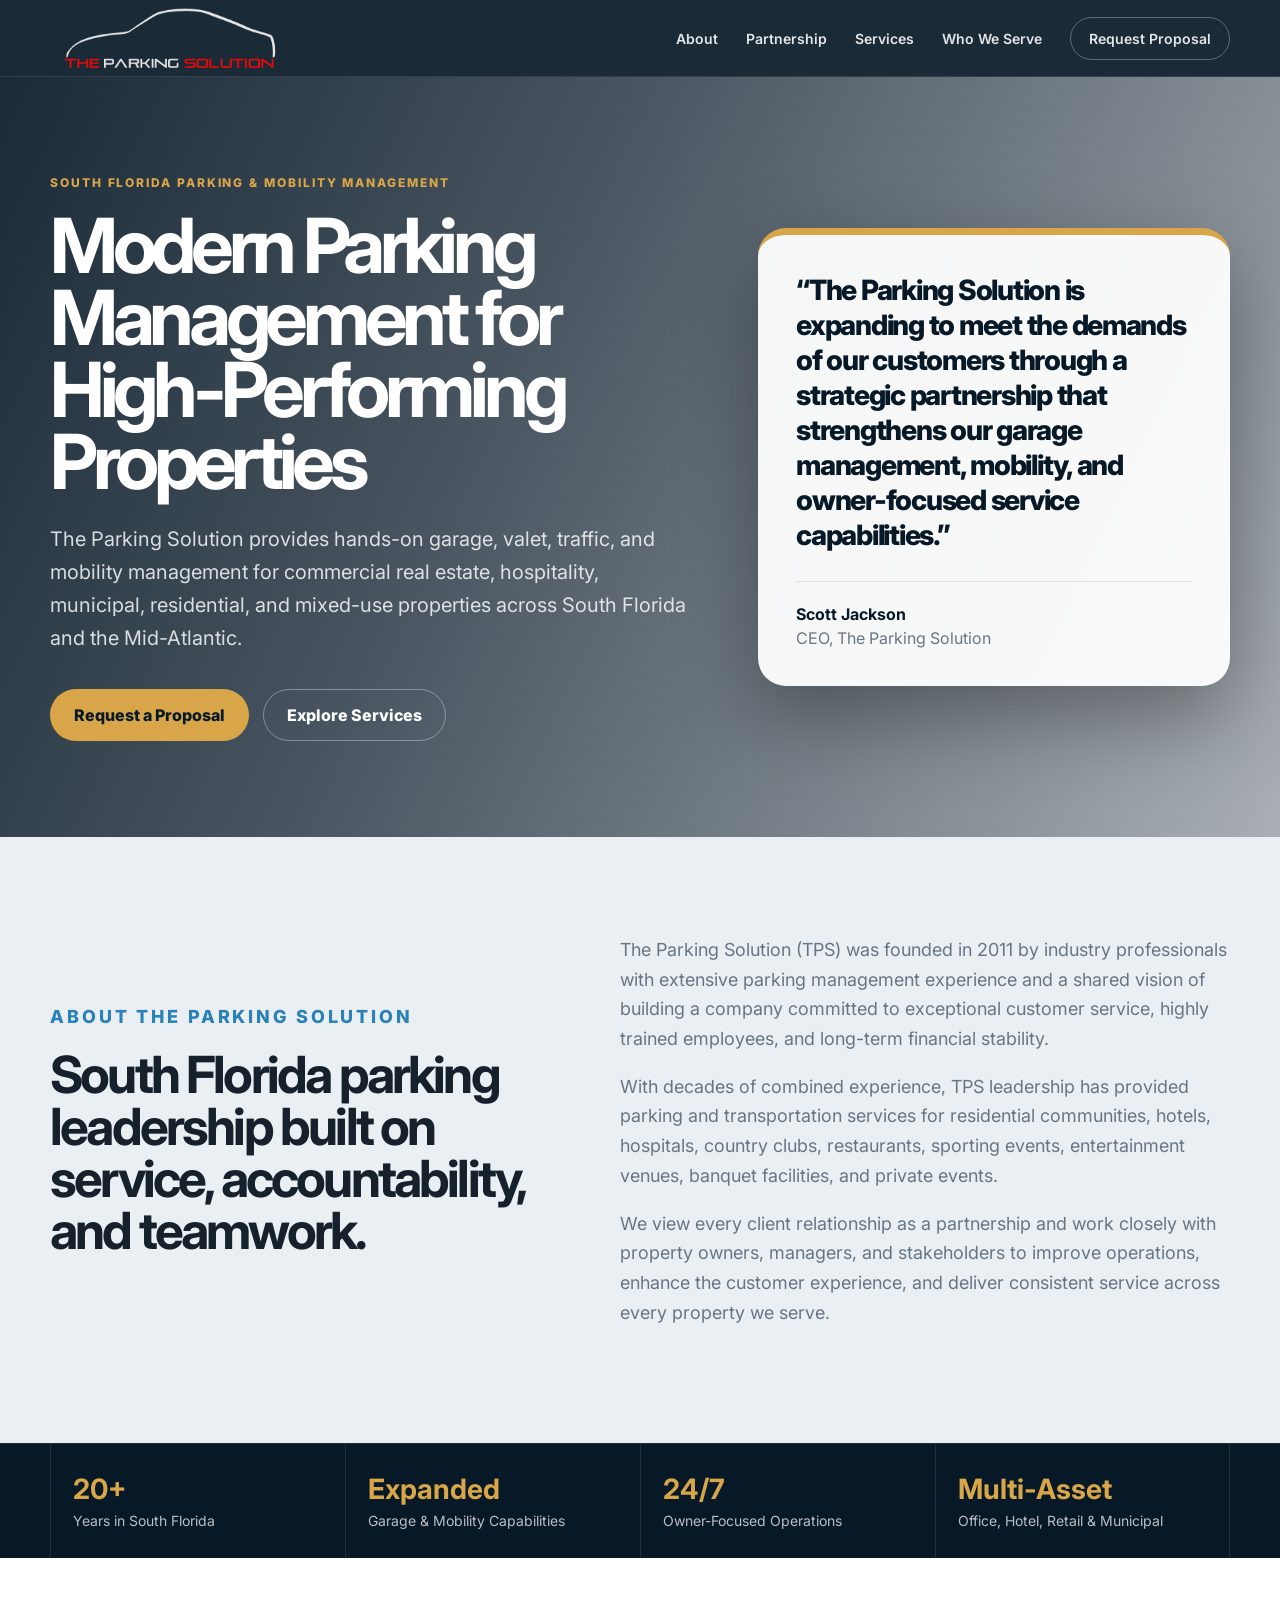
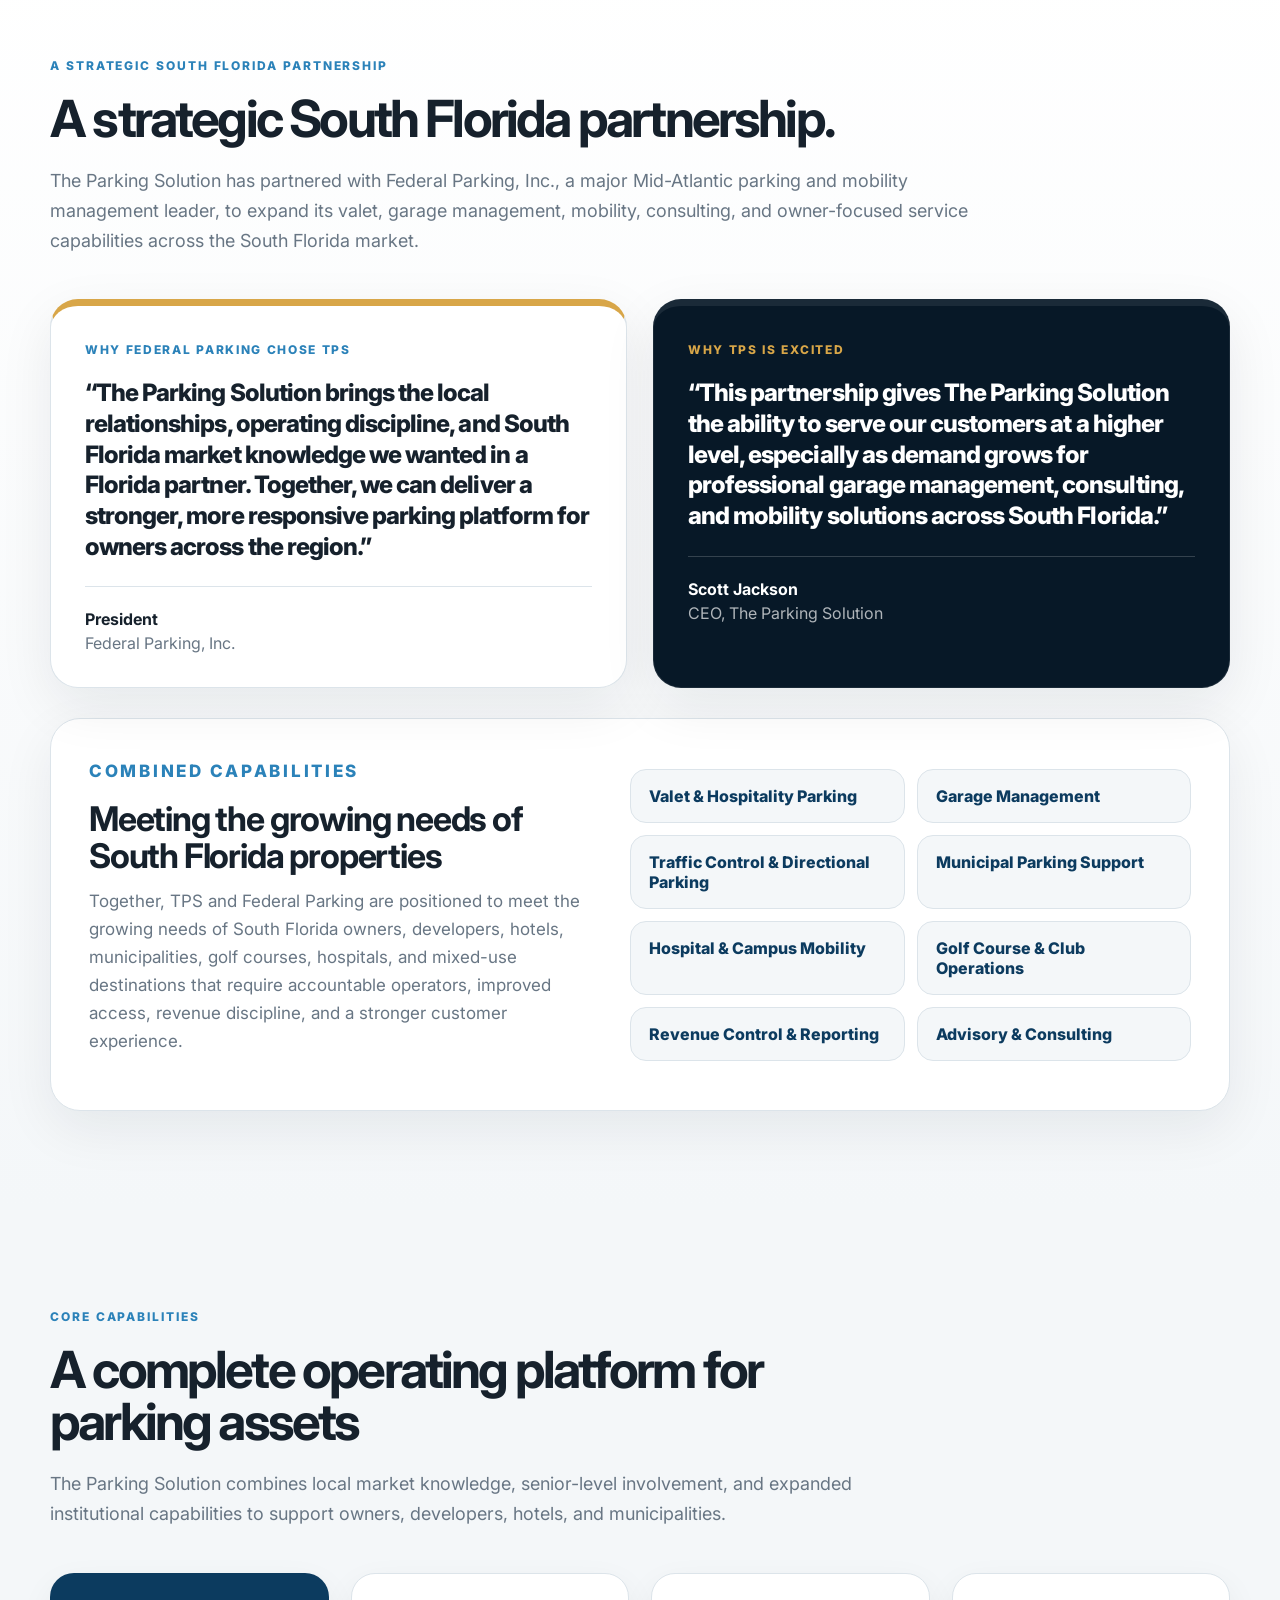
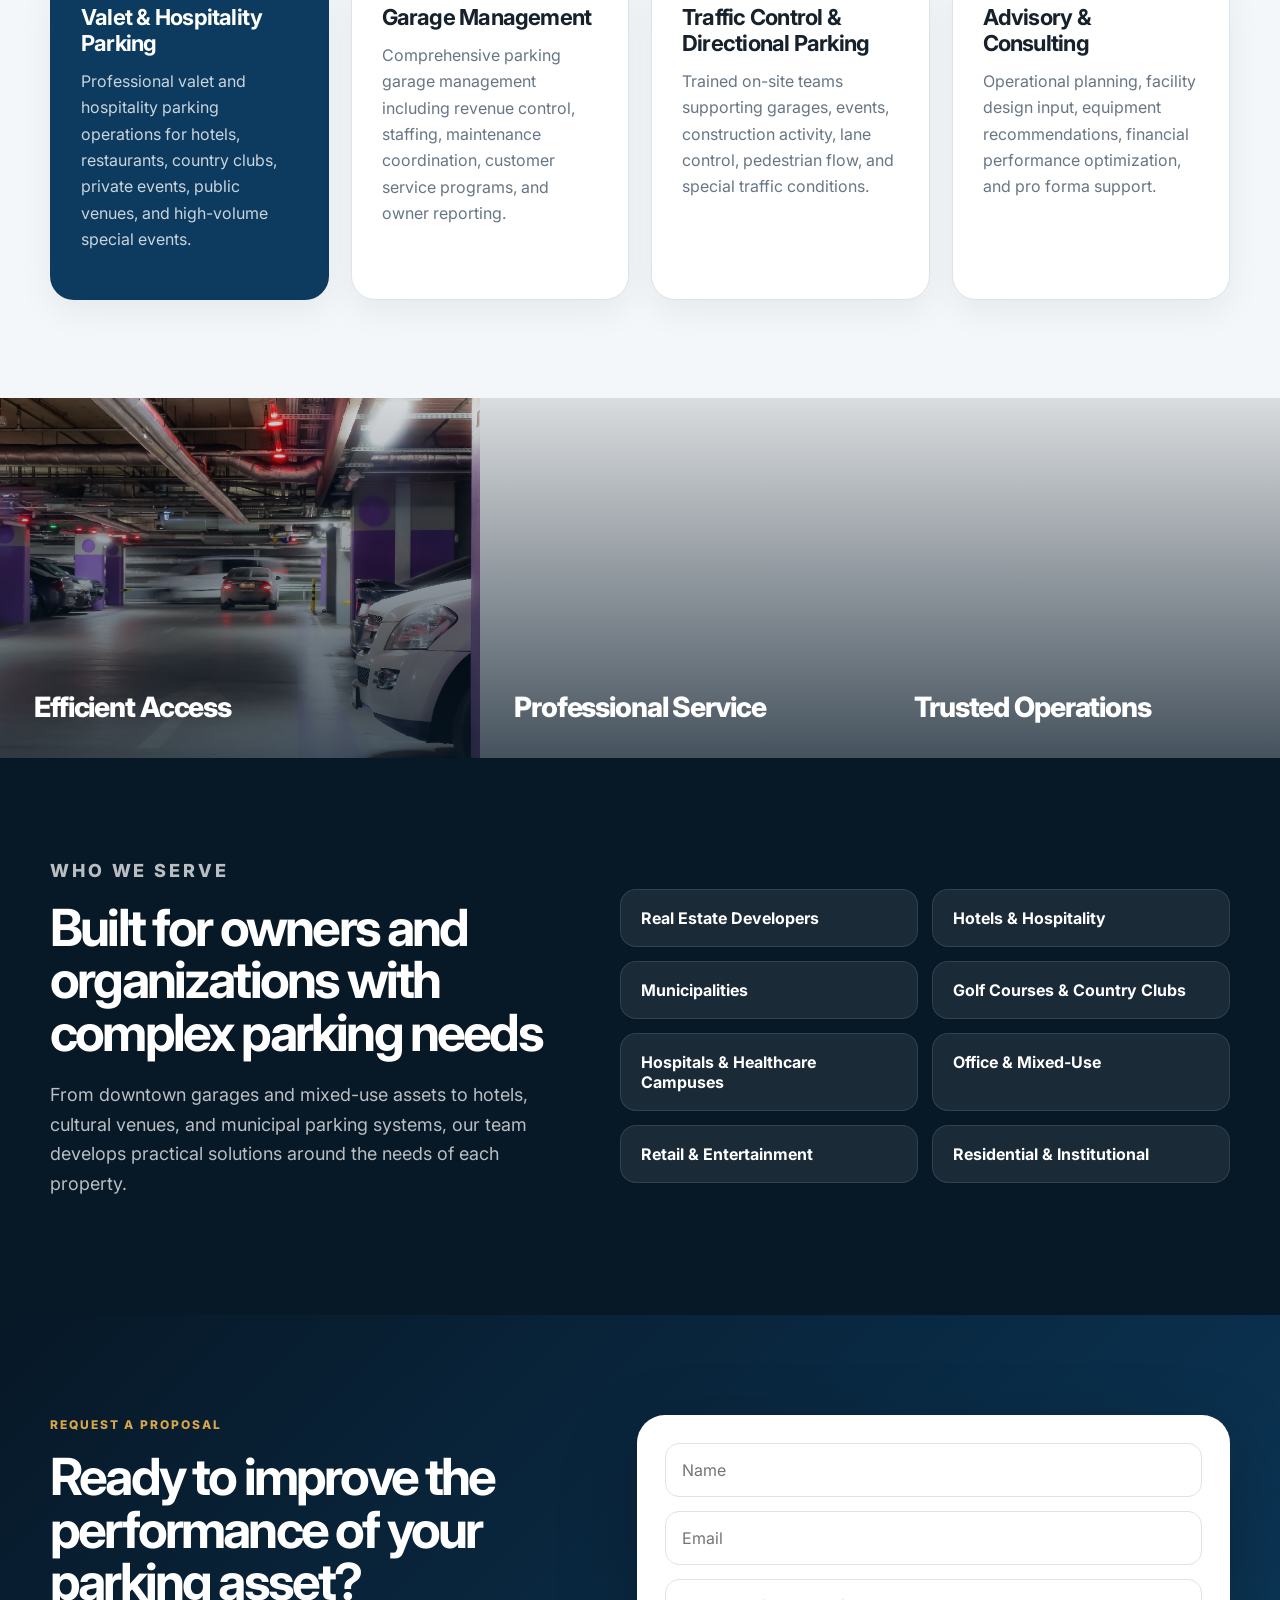
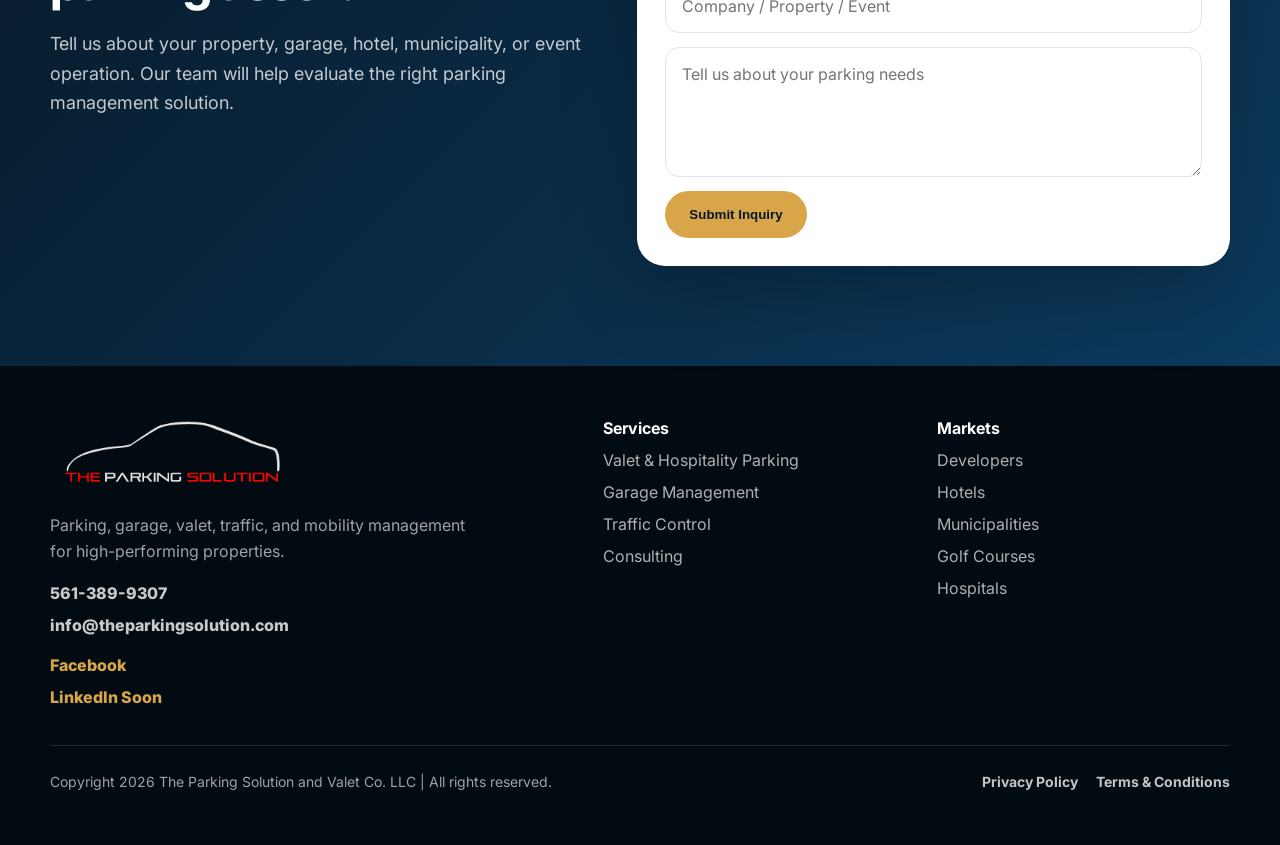
==== commit 131770e8: "Add files via upload" ====
--- a/index.html
+++ b/index.html
@@ -17,10 +17,10 @@
         <img src="logo.png" alt="The Parking Solution" class="site-logo" />
       </a>
       <nav class="nav-links">
+        <a href="#about">About</a>
+        <a href="#fedpark-tps">Partnership</a>
         <a href="#services">Services</a>
         <a href="#markets">Who We Serve</a>
-        <a href="#fedpark-tps">Partnership</a>
-        <a href="#about">About</a>
         <a href="#contact" class="nav-cta">Request Proposal</a>
       </nav>
     </div>
@@ -50,21 +50,44 @@
     </section>
 
 
+    <section id="about" class="section section-muted about-page">
+      <div class="container split">
+        <div>
+          <p class="eyebrow dark">About The Parking Solution</p>
+          <h2>South Florida parking leadership built on service, accountability, and teamwork.</h2>
+        </div>
+        <div>
+          <p>The Parking Solution (TPS) was founded in 2011 by industry professionals with extensive parking management experience and a shared vision of building a company committed to exceptional customer service, highly trained employees, and long-term financial stability.</p>
+          <p>With decades of combined experience, TPS leadership has provided parking and transportation services for residential communities, hotels, hospitals, country clubs, restaurants, sporting events, entertainment venues, banquet facilities, and private events.</p>
+          <p>We view every client relationship as a partnership and work closely with property owners, managers, and stakeholders to improve operations, enhance the customer experience, and deliver consistent service across every property we serve.</p>
+        </div>
+      </div>
+    </section>
+
+    <section class="cred-strip">
+      <div class="container cred-grid">
+        <div><strong>20+</strong><span>Years in South Florida</span></div>
+        <div><strong>Expanded</strong><span>Garage & Mobility Capabilities</span></div>
+        <div><strong>24/7</strong><span>Owner-Focused Operations</span></div>
+        <div><strong>Multi-Asset</strong><span>Office, Hotel, Retail & Municipal</span></div>
+      </div>
+    </section>
+
     <section id="fedpark-tps" class="section partnership-page">
       <div class="container">
         <div class="section-heading partnership-heading">
           <p class="eyebrow dark">A Strategic South Florida Partnership</p>
-          <h2>A stronger operating platform for South Florida.</h2>
-          <p>The Parking Solution has been selected by a major Mid-Atlantic parking and mobility management leader as its key partner in Florida, creating a stronger platform for garage management, parking operations, transportation, consulting, and owner-focused service across a growing South Florida market.</p>
+          <h2>A strategic South Florida partnership.</h2>
+          <p>The Parking Solution has partnered with Federal Parking, Inc., a major Mid-Atlantic parking and mobility management leader, to expand its valet, garage management, mobility, consulting, and owner-focused service capabilities across the South Florida market.</p>
         </div>
 
         <div class="partnership-quote-grid">
           <article class="partner-quote-card">
-            <p class="quote-label">Why a Mid-Atlantic parking leader chose TPS</p>
+            <p class="quote-label">Why Federal Parking chose TPS</p>
             <p class="quote partner-quote">“The Parking Solution brings the local relationships, operating discipline, and South Florida market knowledge we wanted in a Florida partner. Together, we can deliver a stronger, more responsive parking platform for owners across the region.”</p>
             <div class="quote-source">
-              <strong>Chief Operating Officer</strong>
-              <span>Mid-Atlantic Parking & Mobility Management Partner</span>
+              <strong>President</strong>
+              <span>Federal Parking, Inc.</span>
             </div>
           </article>
 
@@ -82,7 +105,7 @@
           <div>
             <p class="eyebrow dark">Combined Capabilities</p>
             <h3>Meeting the growing needs of South Florida properties</h3>
-            <p>As South Florida continues to grow, owners, developers, hotels, municipalities, golf courses, hospitals, and mixed-use destinations need more than basic parking coverage. They need accountable operators who can improve access, manage revenue, enhance guest experience, and support complex transportation needs.</p>
+            <p>Together, TPS and Federal Parking are positioned to meet the growing needs of South Florida owners, developers, hotels, municipalities, golf courses, hospitals, and mixed-use destinations that require accountable operators, improved access, revenue discipline, and a stronger customer experience.</p>
           </div>
           <div class="combined-list">
             <span>Valet & Hospitality Parking</span>
@@ -98,16 +121,7 @@
       </div>
     </section>
 
-    <section class="cred-strip">
-      <div class="container cred-grid">
-        <div><strong>20+</strong><span>Years in South Florida</span></div>
-        <div><strong>Expanded</strong><span>Garage & Mobility Capabilities</span></div>
-        <div><strong>24/7</strong><span>Owner-Focused Operations</span></div>
-        <div><strong>Multi-Asset</strong><span>Office, Hotel, Retail & Municipal</span></div>
-      </div>
-    </section>
-
-    <section id="services" class="section section-light">
+<section id="services" class="section section-light">
       <div class="container">
         <div class="section-heading">
           <p class="eyebrow dark">Core Capabilities</p>
@@ -168,34 +182,7 @@
       </div>
     </section>
 
-    <section id="expanded-capabilities" class="section section-light partnership">
-      <div class="container split reverse">
-        <div class="panel-image"></div>
-        <div>
-          <p class="eyebrow dark">Expanded Capabilities</p>
-          <h2>Expanded capabilities for South Florida owners</h2>
-          <p>The Parking Solution has formed a strategic partnership with <strong>Federal Parking, Inc.</strong> to expand its garage management, parking operations, leasing, consulting, and transportation management capabilities for customers in its core South Florida market.</p>
-          <p>The result is a stronger operating platform for owners, developers, hotels, municipalities, and commercial properties that need responsive local service backed by deeper institutional experience.</p>
-          <a href="#contact" class="text-link">Discuss your property needs →</a>
-        </div>
-      </div>
-    </section>
-
-    <section id="about" class="section section-muted">
-      <div class="container split">
-        <div>
-          <p class="eyebrow dark">About The Parking Solution</p>
-          <h2>Professionalism, teamwork, and hands-on parking leadership.</h2>
-        </div>
-        <div>
-          <p>The Parking Solution (TPS) was founded in 2011 by industry professionals with extensive parking management experience and a shared vision of building a company committed to exceptional customer service, highly trained employees, and long-term financial stability.</p>
-          <p>With decades of combined experience, TPS leadership has provided parking and transportation services for a wide range of properties and venues, including residential communities, hotels, hospitals, country clubs, restaurants, sporting events, entertainment venues, banquet facilities, and private events. Through a commitment to quality service and operational excellence, TPS has built a strong reputation throughout the South Florida market by consistently meeting and exceeding client expectations.</p>
-          <p>At TPS, professionalism and teamwork are at the core of everything we do. We view every client relationship as a partnership and work closely with property owners, managers, and stakeholders to continually improve operations and enhance the customer experience. Through regular communication, hands-on management, and a commitment to continuous improvement, we strive to deliver the highest level of service possible for every property we serve.</p>
-        </div>
-      </div>
-    </section>
-
-    <section id="contact" class="cta-section">
+<section id="contact" class="cta-section">
       <div class="container cta-card">
         <div>
           <p class="eyebrow">Request a Proposal</p>
@@ -214,37 +201,7 @@
   </main>
 
 
-    <section class="connect-section">
-      <div class="container connect-card">
-        <div class="connect-intro">
-          <p class="eyebrow dark">Connect With Us</p>
-          <h2>Let’s talk about your parking operation.</h2>
-          <p>Whether you're evaluating parking operations for a commercial property, municipal facility, hotel, healthcare campus, golf course, or special event, we’d welcome the opportunity to discuss your needs.</p>
-        </div>
-        <div class="connect-grid">
-          <a class="connect-item" href="tel:15613899307">
-            <span class="connect-icon">☎</span>
-            <small>Phone</small>
-            <strong>561-389-9307</strong>
-          </a>
-          <a class="connect-item" href="mailto:info@theparkingsolution.com">
-            <span class="connect-icon">✉</span>
-            <small>Email</small>
-            <strong>info@theparkingsolution.com</strong>
-          </a>
-          <div class="connect-item social-item">
-            <span class="connect-icon">↗</span>
-            <small>Follow Us</small>
-            <div class="social-links">
-              <a href="https://www.facebook.com/TheParkingSolution/" target="_blank" rel="noopener" aria-label="The Parking Solution on Facebook">Facebook</a>
-              <a href="#" aria-label="The Parking Solution LinkedIn page coming soon">LinkedIn Soon</a>
-            </div>
-          </div>
-        </div>
-      </div>
-    </section>
-
-  <footer class="site-footer">
+<footer class="site-footer">
     <div class="container footer-grid">
       <div>
         <a href="#" class="logo footer-logo logo-image-link" aria-label="The Parking Solution home">
--- a/styles.css
+++ b/styles.css
@@ -388,3 +388,42 @@
 .legal-content p{color:var(--muted);font-size:17px}
 .legal-content a{color:var(--blue);font-weight:800}
 @media (max-width:640px){.footer-bottom{flex-direction:column;align-items:flex-start}.footer-bottom div{flex-direction:column;gap:8px}.legal-content{padding:28px}}
+
+
+
+/* v1.1 structure refinements */
+.about-page {
+  background: #e9eff3;
+}
+.combined-contact-section {
+  padding: 100px 0;
+}
+.combined-contact-card {
+  align-items: stretch;
+}
+.contact-methods {
+  display: grid;
+  gap: 14px;
+  margin-top: 30px;
+}
+.contact-methods a,
+.contact-methods div {
+  display: grid;
+  gap: 4px;
+  padding: 18px 20px;
+  border-radius: 18px;
+  background: rgba(255,255,255,.08);
+  border: 1px solid rgba(255,255,255,.14);
+}
+.contact-methods span {
+  color: rgba(255,255,255,.62);
+  text-transform: uppercase;
+  letter-spacing: .12em;
+  font-weight: 800;
+  font-size: 11px;
+}
+.contact-methods strong,
+.contact-methods strong a {
+  color: #fff;
+  font-size: 18px;
+}
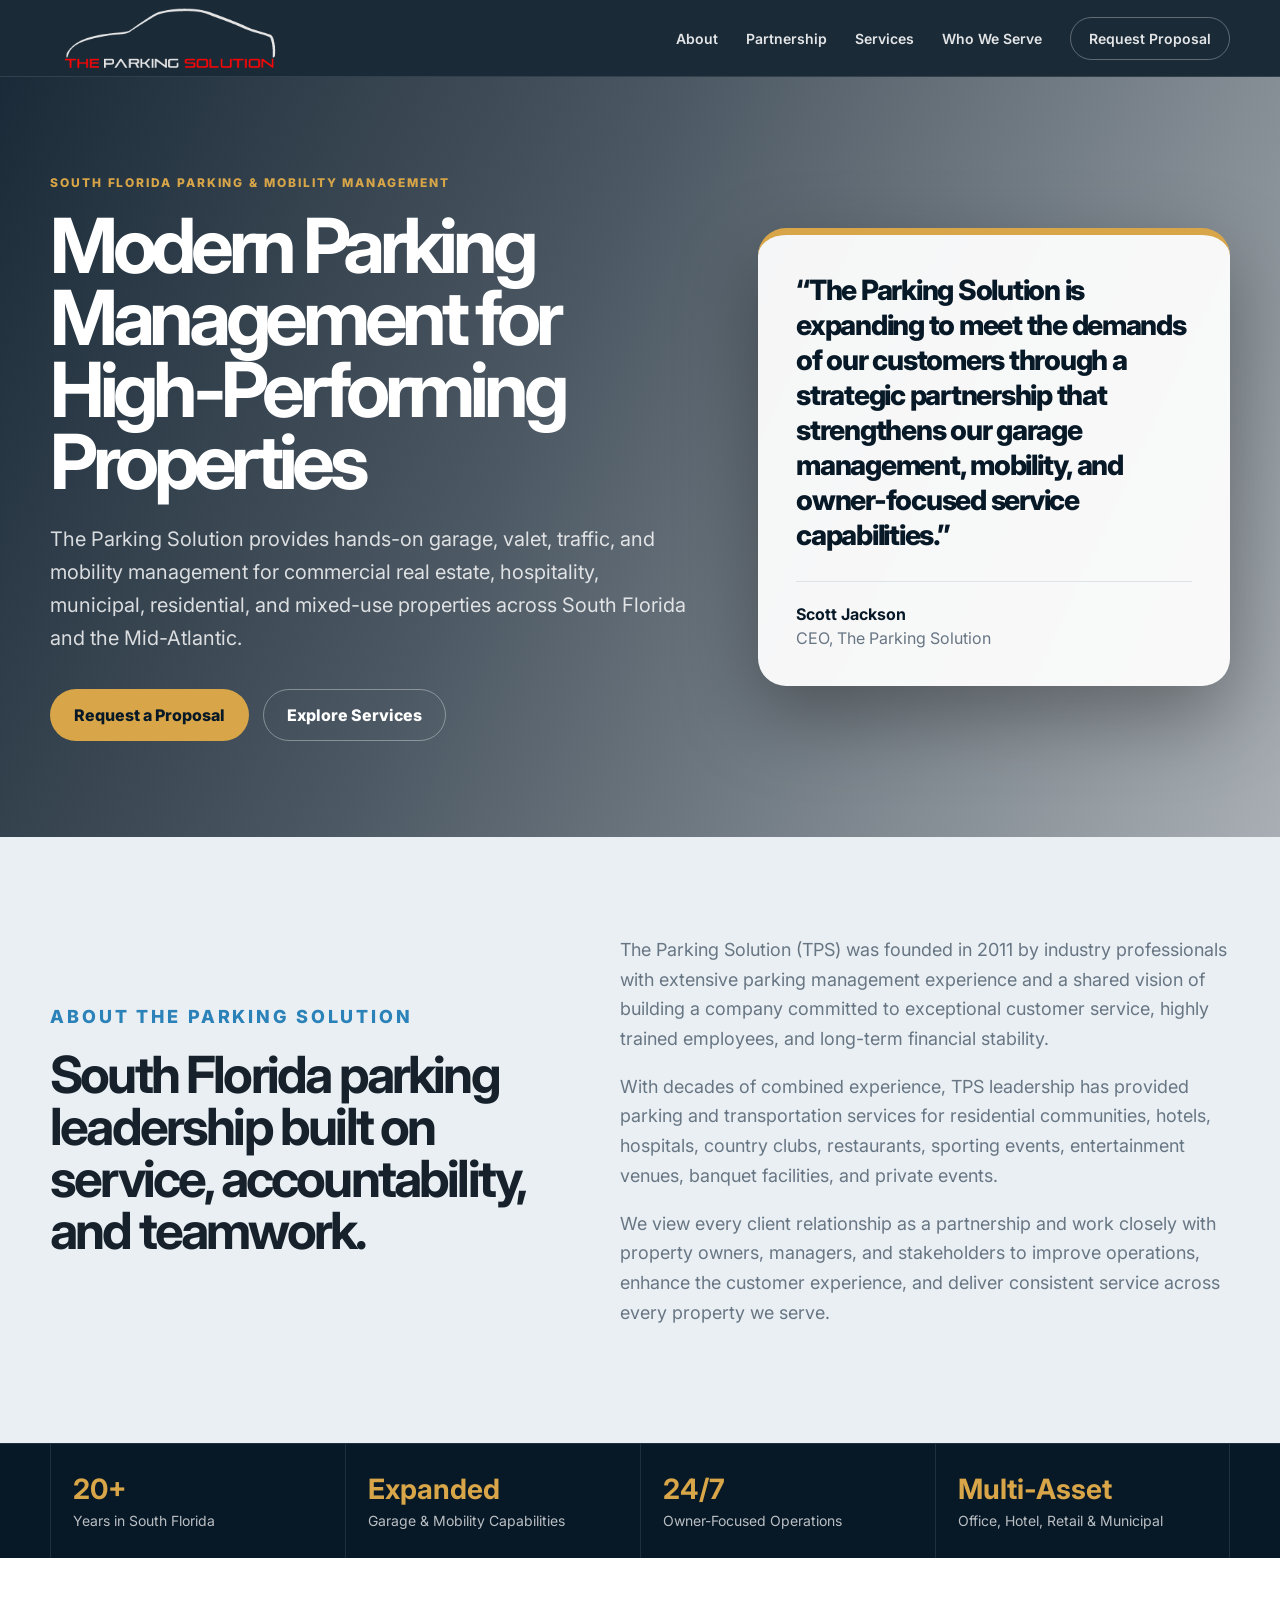
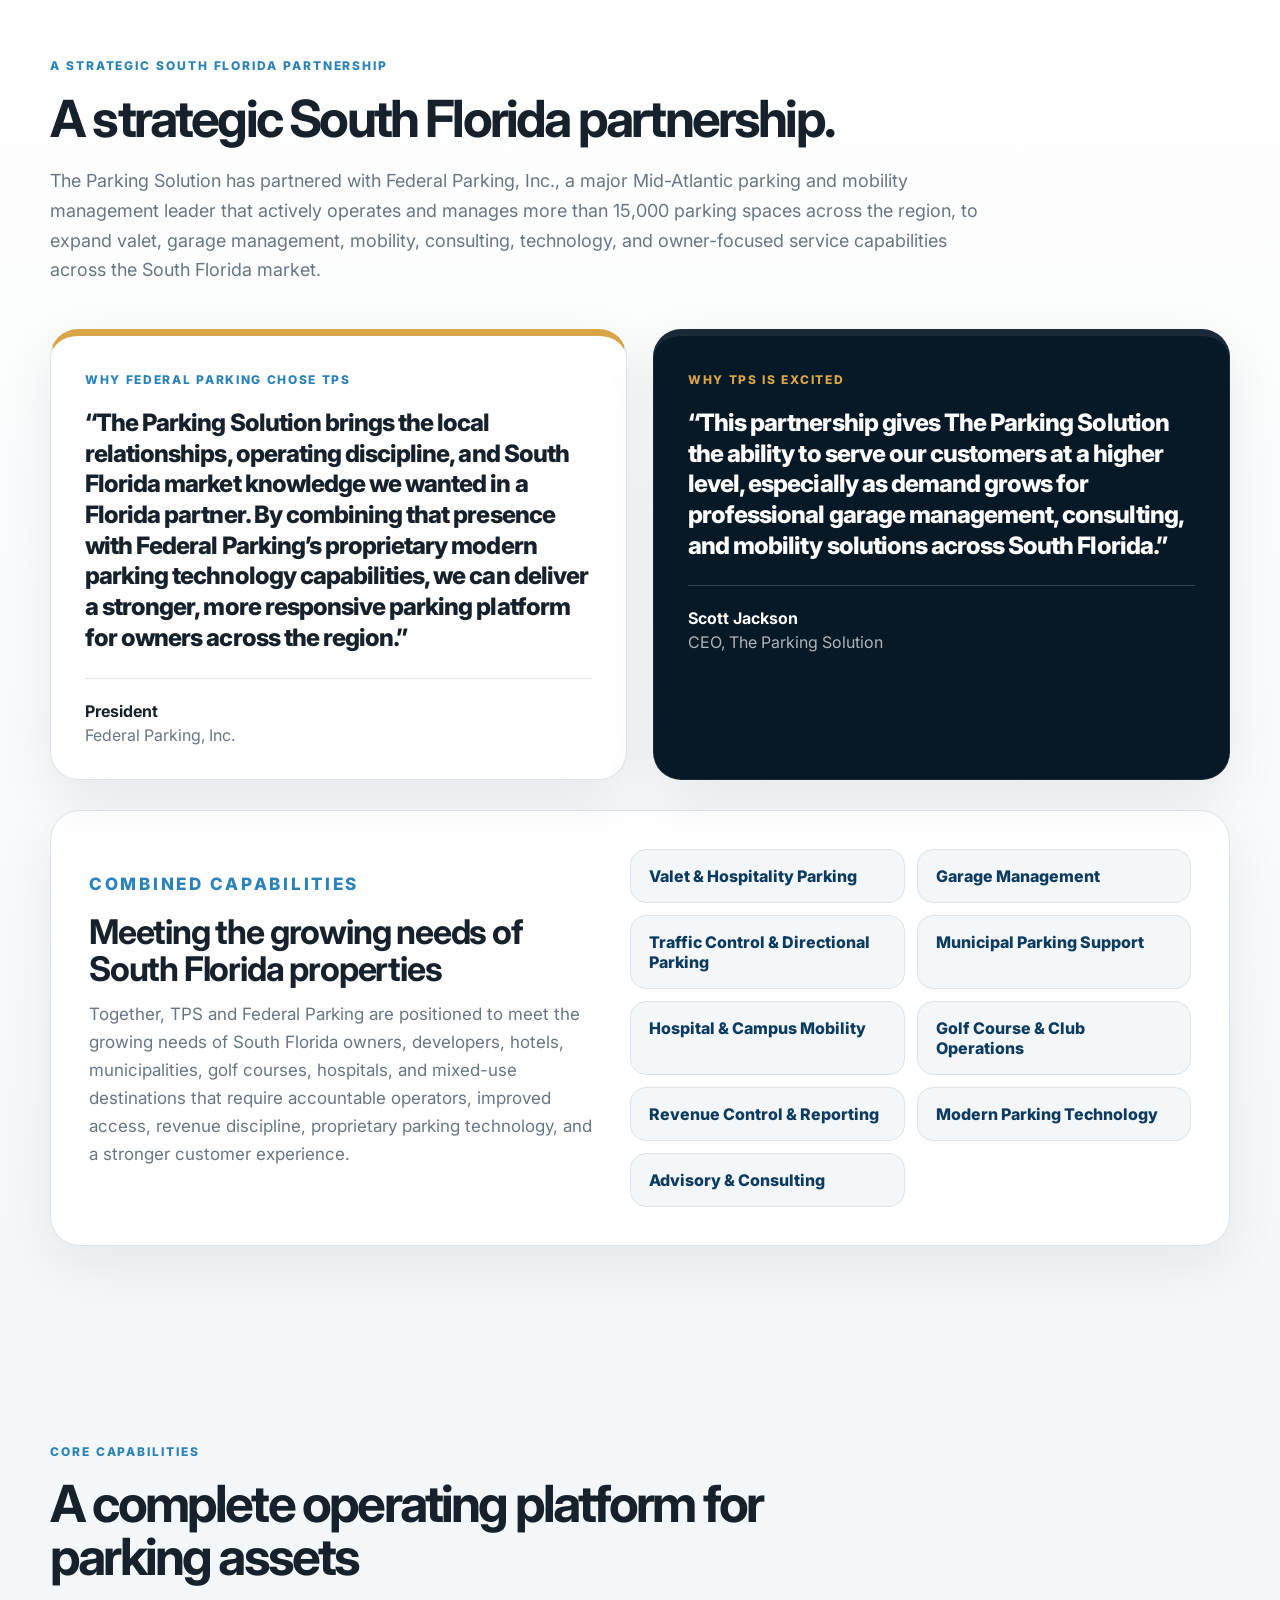
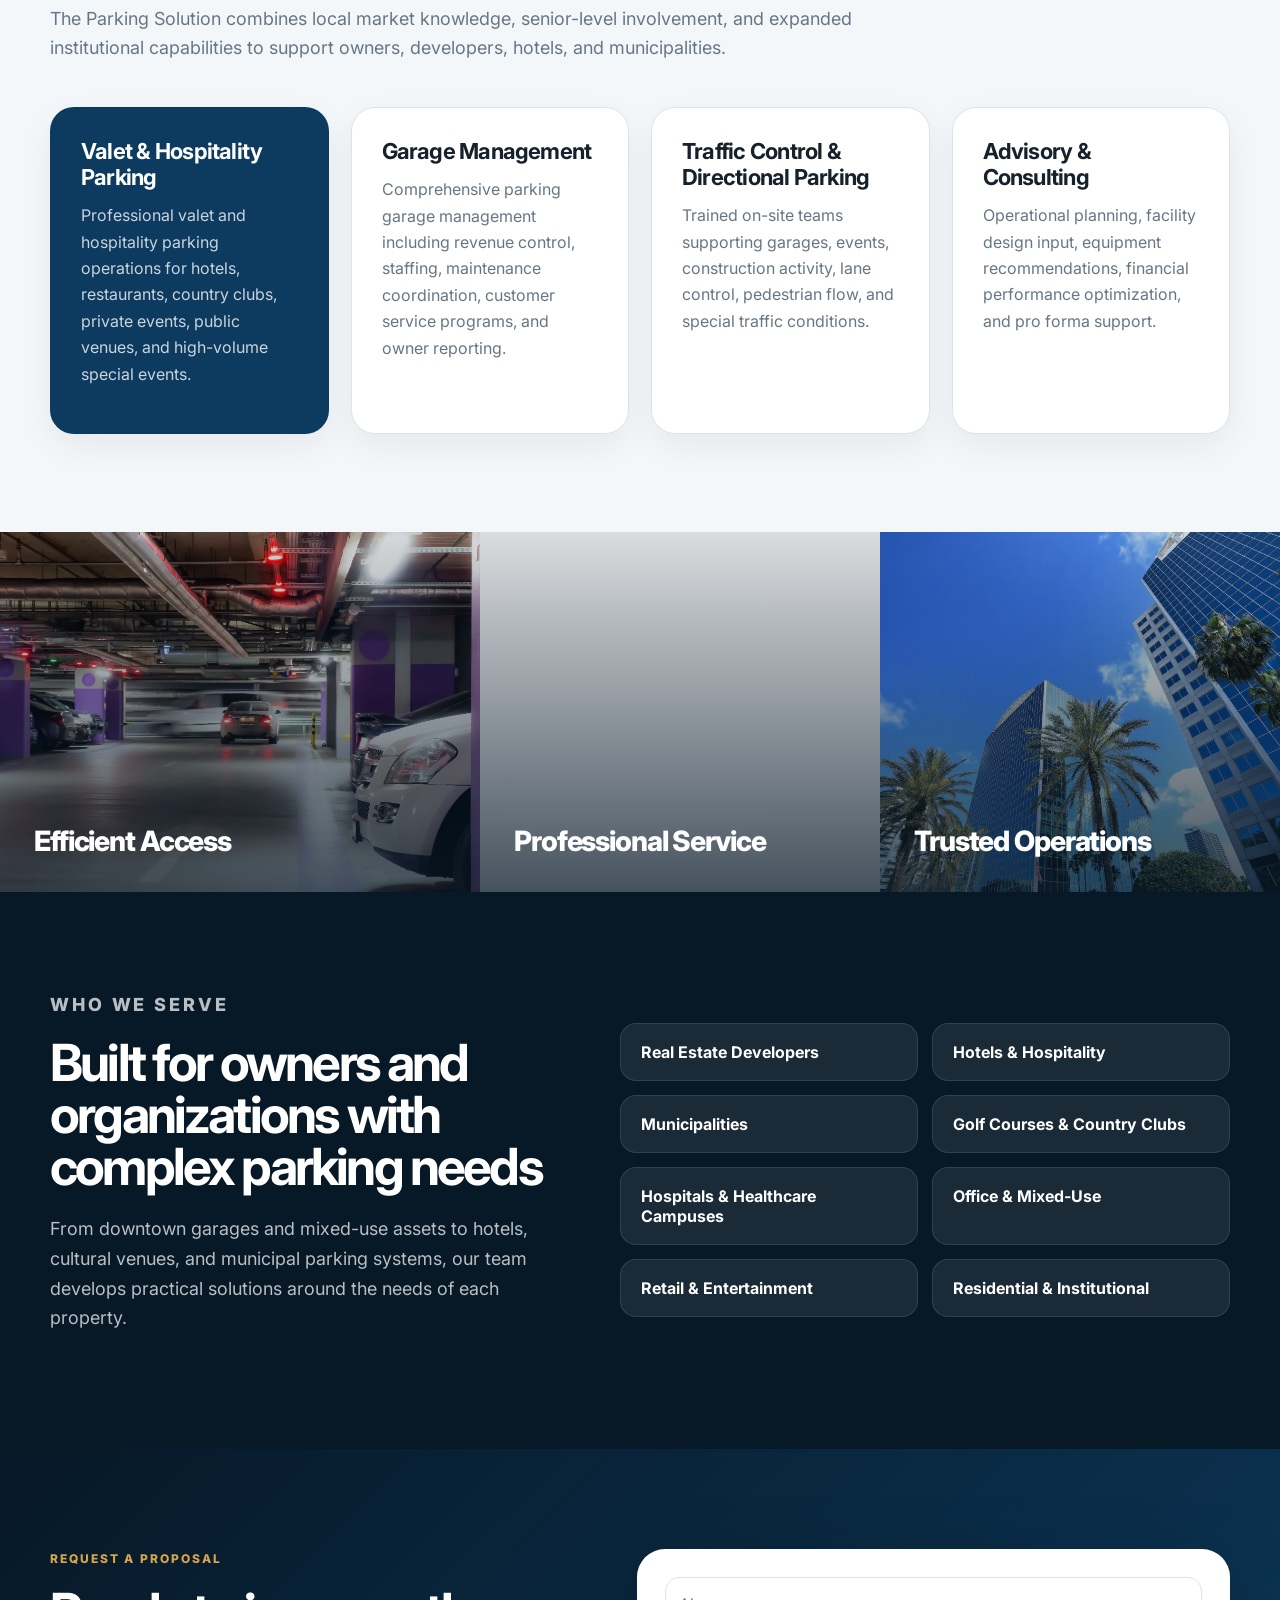
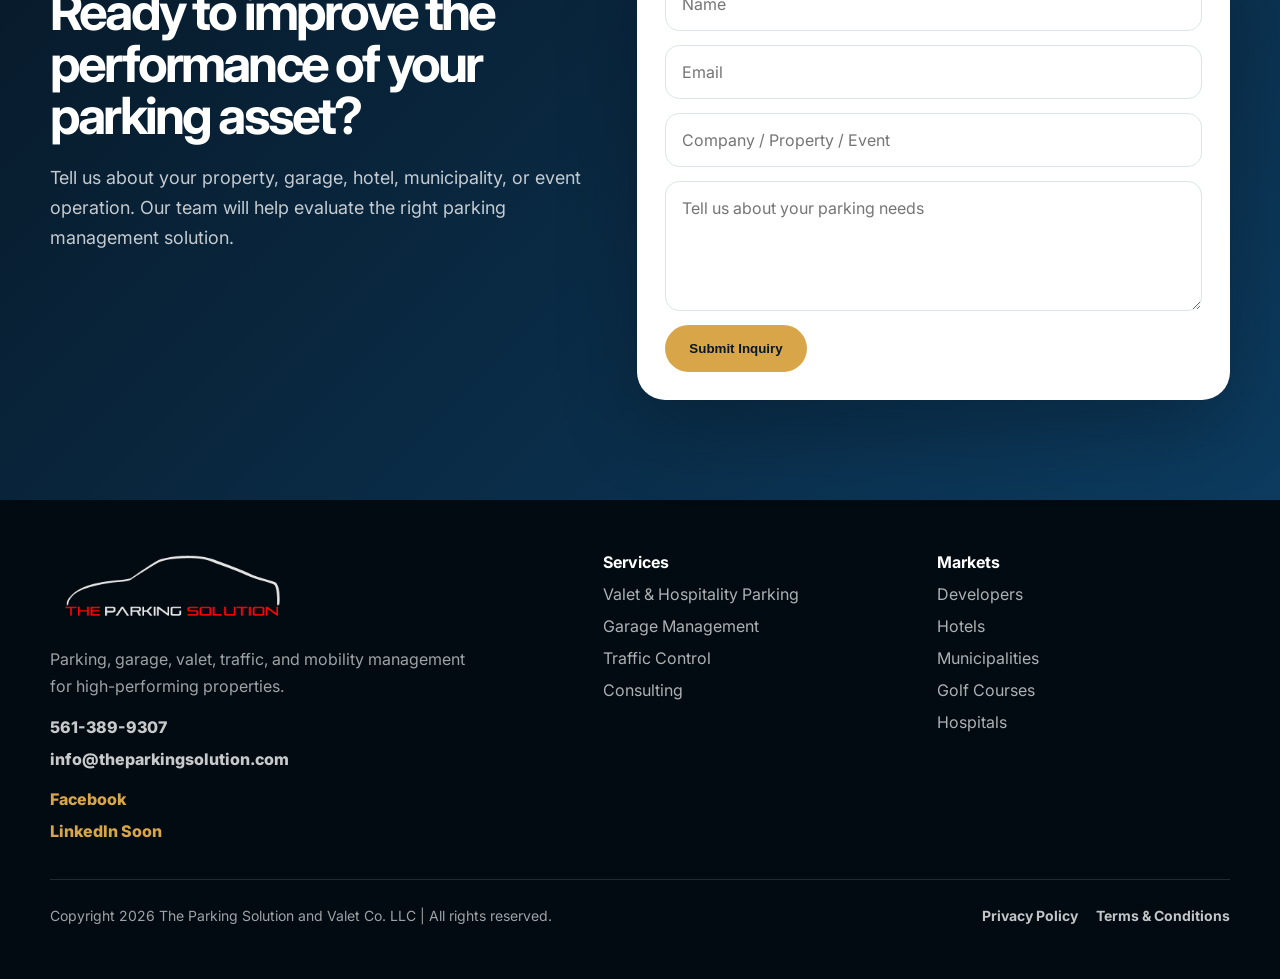
==== commit 32656b9e: "Add files via upload" ====
--- a/index.html
+++ b/index.html
@@ -78,13 +78,13 @@
         <div class="section-heading partnership-heading">
           <p class="eyebrow dark">A Strategic South Florida Partnership</p>
           <h2>A strategic South Florida partnership.</h2>
-          <p>The Parking Solution has partnered with Federal Parking, Inc., a major Mid-Atlantic parking and mobility management leader, to expand its valet, garage management, mobility, consulting, and owner-focused service capabilities across the South Florida market.</p>
+          <p>The Parking Solution has partnered with Federal Parking, Inc., a major Mid-Atlantic parking and mobility management leader that actively operates and manages more than 15,000 parking spaces across the region, to expand valet, garage management, mobility, consulting, technology, and owner-focused service capabilities across the South Florida market.</p>
         </div>
 
         <div class="partnership-quote-grid">
           <article class="partner-quote-card">
             <p class="quote-label">Why Federal Parking chose TPS</p>
-            <p class="quote partner-quote">“The Parking Solution brings the local relationships, operating discipline, and South Florida market knowledge we wanted in a Florida partner. Together, we can deliver a stronger, more responsive parking platform for owners across the region.”</p>
+            <p class="quote partner-quote">“The Parking Solution brings the local relationships, operating discipline, and South Florida market knowledge we wanted in a Florida partner. By combining that presence with Federal Parking’s proprietary modern parking technology capabilities, we can deliver a stronger, more responsive parking platform for owners across the region.”</p>
             <div class="quote-source">
               <strong>President</strong>
               <span>Federal Parking, Inc.</span>
@@ -105,7 +105,7 @@
           <div>
             <p class="eyebrow dark">Combined Capabilities</p>
             <h3>Meeting the growing needs of South Florida properties</h3>
-            <p>Together, TPS and Federal Parking are positioned to meet the growing needs of South Florida owners, developers, hotels, municipalities, golf courses, hospitals, and mixed-use destinations that require accountable operators, improved access, revenue discipline, and a stronger customer experience.</p>
+            <p>Together, TPS and Federal Parking are positioned to meet the growing needs of South Florida owners, developers, hotels, municipalities, golf courses, hospitals, and mixed-use destinations that require accountable operators, improved access, revenue discipline, proprietary parking technology, and a stronger customer experience.</p>
           </div>
           <div class="combined-list">
             <span>Valet & Hospitality Parking</span>
@@ -115,6 +115,7 @@
             <span>Hospital & Campus Mobility</span>
             <span>Golf Course & Club Operations</span>
             <span>Revenue Control & Reporting</span>
+            <span>Modern Parking Technology</span>
             <span>Advisory & Consulting</span>
           </div>
         </div>
--- a/styles.css
+++ b/styles.css
@@ -94,7 +94,7 @@
 .image-band { display: grid; grid-template-columns: 1.2fr 1fr 1fr; min-height: 360px; }
 .band-card { position: relative; display: flex; align-items: end; padding: 34px; color: #fff; background: linear-gradient(rgba(7,24,39,.15), rgba(7,24,39,.75)), url('efficient-access-garage.jpg') center/cover; }
 .band-card.alt { background-image: linear-gradient(rgba(7,24,39,.15), rgba(7,24,39,.75)), url('https://images.unsplash.com/photo-1503387762-592deb58ef4e?auto=format&fit=crop&w=1200&q=80'); }
-.band-card.third { background-image: linear-gradient(rgba(7,24,39,.15), rgba(7,24,39,.75)), url('https://images.unsplash.com/photo-1486406146926-c627a92ad1ab?auto=format&fit=crop&w=1100&q=80'); }
+.band-card.third { background-image: linear-gradient(rgba(7,24,39,.15), rgba(7,24,39,.75)), url('south-florida-office-district.jpg'); }
 .band-card span { font-size: 28px; font-weight: 800; letter-spacing: -.04em; }
 
 .split { display: grid; grid-template-columns: .9fr 1.1fr; gap: 70px; align-items: center; }
@@ -427,3 +427,22 @@
   color: #fff;
   font-size: 18px;
 }
+
+
+/* South Florida image refinement */
+.band-card.third { background-position: center center; }
+
+
+
+/* Inline Connect With Us in proposal section */
+.connect-inline-heading {
+  margin: 0 0 4px;
+  color: var(--gold) !important;
+  text-transform: uppercase;
+  letter-spacing: .14em;
+  font-size: 12px !important;
+  font-weight: 800;
+}
+.contact-methods {
+  align-content: start;
+}
